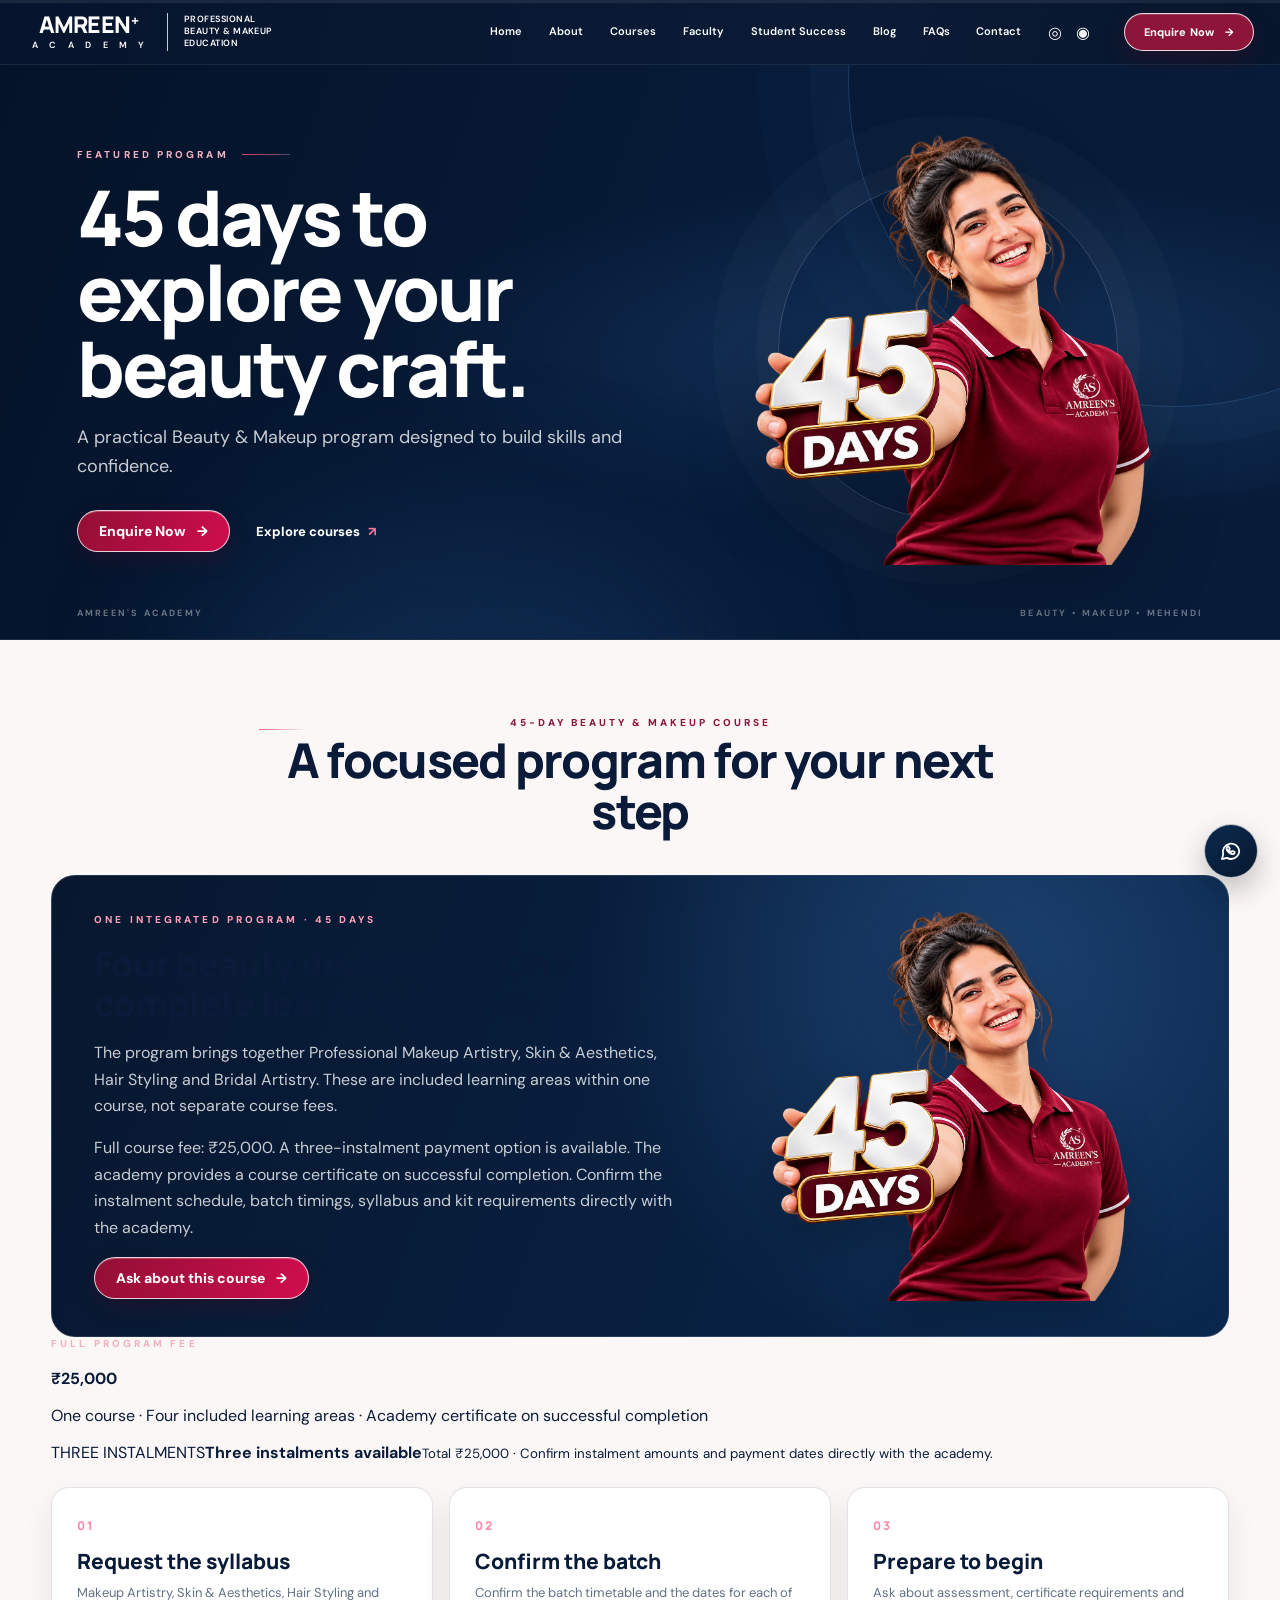
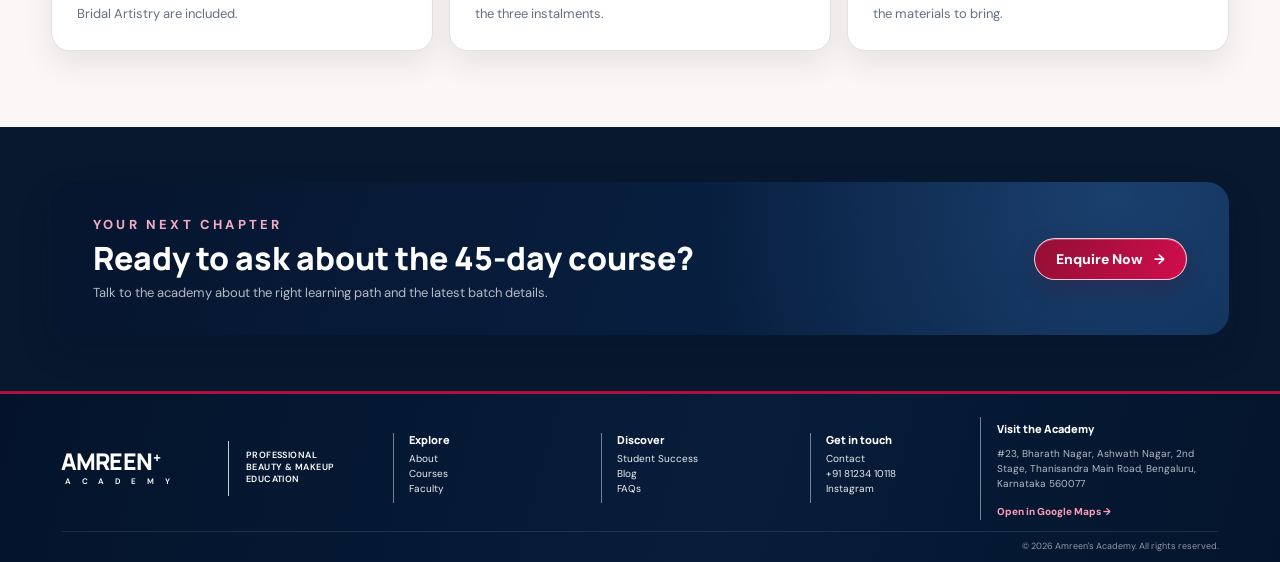
==== 45-day-course.html @ 28d36aa1 "Replace academy site with editable multi-page homepage" ====
<!doctype html>
<html lang="en">
<head>
  <meta charset="utf-8">
  <meta name="viewport" content="width=device-width, initial-scale=1">
  <meta name="theme-color" content="#07182f">
  <meta name="description" content="Details for Amreen&#x27;s Academy 45-Day Beauty &amp; Makeup Course. Contact the academy to confirm the current syllabus, fee and batch dates.">
  <title>45-Day Beauty &amp; Makeup Course | Amreen&#x27;s Academy</title>
  <link rel="preconnect" href="https://fonts.googleapis.com">
  <link rel="preconnect" href="https://fonts.gstatic.com" crossorigin>
  <link href="https://fonts.googleapis.com/css2?family=DM+Sans:wght@400;500;600;700&family=Manrope:wght@400;500;600;700;800;900&display=swap" rel="stylesheet">
  <link rel="stylesheet" href="css/styles.css">
  <link rel="stylesheet" href="css/motion.css">
  <link rel="stylesheet" href="css/pages.css">
  <script type="application/ld+json">{"@context": "https://schema.org", "@type": "BeautySalon", "name": "Amreens Academy & Makeover Studio", "telephone": "+91 81234 10118", "address": {"@type": "PostalAddress", "streetAddress": "#23, Bharath Nagar, Ashwath Nagar, 2nd Stage, Thanisandra Main Road", "addressLocality": "Bengaluru", "addressRegion": "Karnataka", "postalCode": "560077", "addressCountry": "IN"}, "sameAs": ["https://www.instagram.com/amreenkhanum60/"]}</script>
  <link rel="stylesheet" href="css/upgrade.css">
</head>
<body>
  <a class="skip-link" href="#main">Skip to content</a>
  <div class="scroll-progress" aria-hidden="true"><span></span></div>
<header class="site-header">
  <div class="header-inner">
    <a class="brand" href="index.html" aria-label="Amreen's Academy home">
      <span class="brand-word">AMREEN<span class="brand-plus">+</span></span>
      <span class="brand-sub">A C A D E M Y</span>
    </a>
    <span class="brand-divider" aria-hidden="true"></span>
    <p class="brand-tagline">PROFESSIONAL<br>BEAUTY &amp; MAKEUP<br>EDUCATION</p>
    <button class="menu-toggle" type="button" aria-label="Open navigation" aria-expanded="false" aria-controls="primary-nav"><span></span><span></span><span></span></button>
    <nav class="primary-nav" id="primary-nav" aria-label="Main navigation"><a href="index.html">Home</a>
<a href="about.html">About</a>
<a href="courses.html">Courses</a>
<a href="faculty.html">Faculty</a>
<a href="student-success.html">Student Success</a>
<a href="blog.html">Blog</a>
<a href="faqs.html">FAQs</a>
<a href="contact.html">Contact</a></nav>
    <div class="header-socials"><a href="https://www.instagram.com/amreenkhanum60/" target="_blank" rel="noopener noreferrer" aria-label="Instagram">◎</a><a href="https://wa.me/918123410118" target="_blank" rel="noopener noreferrer" aria-label="WhatsApp">◉</a></div>
    <a class="button button-primary header-cta" href="contact.html#enquiry">Enquire Now <span>→</span></a>
  </div>
</header>
  <main id="main">
    <section class="page-hero" aria-labelledby="page-title">
      <div class="page-hero__glow"></div>
      <div class="page-hero__copy" data-reveal="left">
        <p class="page-kicker">FEATURED PROGRAM<span></span></p>
        <h1 id="page-title">45 days to explore your beauty craft.</h1>
        <p>A practical Beauty & Makeup program designed to build skills and confidence.</p>
        <div class="page-hero__actions"><a class="button button-primary" href="contact.html#enquiry">Enquire Now <span>→</span></a><a class="text-link" href="courses.html">Explore courses <span>↗</span></a></div>
      </div>
      <div class="page-hero__visual" data-reveal="right">
        <img src="assets/45-days-presenter.png" alt="Amreen's Academy beauty education and training visual">
        <span class="page-hero__visual-ring"></span>
      </div>
      <div class="page-hero__footer"><span>AMREEN'S ACADEMY</span><span>BEAUTY • MAKEUP • MEHENDI</span></div>
    </section>
    <section class="content-section surface-light">
  <div class="page-container">
    <div class="section-intro" data-reveal="up"><p class="eyebrow">45-DAY BEAUTY & MAKEUP COURSE <span></span></p><h2>A focused program for your next step</h2></div>
    
<div class="program-detail">
  <div class="program-detail__copy"><span class="mini-label">ONE INTEGRATED PROGRAM · 45 DAYS</span><h3>Four beauty disciplines. One complete learning journey.</h3><p>The program brings together Professional Makeup Artistry, Skin &amp; Aesthetics, Hair Styling and Bridal Artistry. These are included learning areas within one course, not separate course fees.</p><p>Full course fee: ₹25,000. A three-instalment payment option is available. The academy provides a course certificate on successful completion. Confirm the instalment schedule, batch timings, syllabus and kit requirements directly with the academy.</p><a class="button button-primary" href="contact.html#enquiry">Ask about this course <span>→</span></a></div>
  <img src="assets/45-days-presenter.png" alt="Amreen's Academy 45 Days course presenter">
</div>
<div class="course-investment" data-reveal="scale">
  <div><span class="mini-label">FULL PROGRAM FEE</span><strong>₹25,000</strong><p>One course · Four included learning areas · Academy certificate on successful completion</p></div>
  <div class="installment-plan"><span>THREE INSTALMENTS</span><strong>Three instalments available</strong><small>Total ₹25,000 · Confirm instalment amounts and payment dates directly with the academy.</small></div>
</div>
<div class="three-points" data-stagger><div><span>01</span><h4>Request the syllabus</h4><p>Makeup Artistry, Skin &amp; Aesthetics, Hair Styling and Bridal Artistry are included.</p></div><div><span>02</span><h4>Confirm the batch</h4><p>Confirm the batch timetable and the dates for each of the three instalments.</p></div><div><span>03</span><h4>Prepare to begin</h4><p>Ask about assessment, certificate requirements and the materials to bring.</p></div></div>
  </div>
</section><section class="page-cta" data-reveal="scale"><div><p class="eyebrow">YOUR NEXT CHAPTER</p><h2>Ready to ask about the 45-day course?</h2><p>Talk to the academy about the right learning path and the latest batch details.</p></div><a class="button button-primary" href="contact.html#enquiry">Enquire Now <span>→</span></a></section>
  </main>
  <footer class="site-footer">
  <div class="footer-inner">
    <a class="brand footer-brand" href="index.html"><span class="brand-word">AMREEN<span class="brand-plus">+</span></span><span class="brand-sub">A C A D E M Y</span></a>
    <span class="footer-divider" aria-hidden="true"></span>
    <p class="footer-tagline">PROFESSIONAL<br>BEAUTY &amp; MAKEUP<br>EDUCATION</p>
    <div class="footer-links"><strong>Explore</strong><a href="about.html">About</a><a href="courses.html">Courses</a><a href="faculty.html">Faculty</a></div>
    <div class="footer-links"><strong>Discover</strong><a href="student-success.html">Student Success</a><a href="blog.html">Blog</a><a href="faqs.html">FAQs</a></div>
    <div class="footer-links"><strong>Get in touch</strong><a href="contact.html">Contact</a><a href="tel:8123410118">+91 81234 10118</a><a href="https://www.instagram.com/amreenkhanum60/" target="_blank" rel="noopener noreferrer">Instagram</a></div>
    <div class="footer-social"><strong>Visit the Academy</strong><p class="footer-address">#23, Bharath Nagar, Ashwath Nagar, 2nd Stage, Thanisandra Main Road, Bengaluru, Karnataka 560077</p><a class="footer-map-link" href="https://www.google.com/maps/search/?api=1&query=Amreens%20academy%20%26%20makeover%20studio&query_place_id=ChIJb3bteaUXrjsRIJOmc2EQrmY" target="_blank" rel="noopener noreferrer">Open in Google Maps →</a></div>
  </div>
  <p class="footer-bottom">© <span class="current-year"></span> Amreen's Academy. All rights reserved.</p>
</footer>
<a class="floating-contact" href="https://wa.me/918123410118" target="_blank" rel="noopener noreferrer" aria-label="Chat with Amreen's Academy on WhatsApp"><svg viewBox="0 0 24 24" aria-hidden="true"><path d="M20.2 11.7a8.2 8.2 0 0 1-12.1 7.2L3 20l1.2-4.9a8.2 8.2 0 1 1 16-3.4Z"/><path d="M8.1 7.9c.2-.5.5-.5.8-.5h.5c.2 0 .4.1.5.4l.7 1.7c.1.2.1.4 0 .6l-.5.6c-.2.2-.2.4 0 .6.4.7 1 1.3 1.7 1.7.2.1.4.1.6-.1l.7-.8c.2-.2.4-.2.6-.1l1.6.8c.2.1.4.3.4.5 0 .4-.2 1.1-.6 1.4-.4.4-1 .6-1.6.5-1-.1-2.4-.7-3.7-1.9-1.1-1-2-2.3-2.2-3.3-.2-.8.1-1.5.5-2.1Z"/></svg></a>
  <script src="js/site.js" defer></script>
  <script src="js/motion.js" defer></script>
  <script src="js/upgrade.js" defer></script>
</body>
</html>
---- css/styles.css ----
:root {
  --navy: #07182f;
  --navy-deep: #041126;
  --navy-soft: #102c52;
  --burgundy: #8c1539;
  --burgundy-bright: #b20f42;
  --pink: #ee376c;
  --ivory: #fbf7f7;
  --ivory-deep: #f5eeee;
  --ink: #071a37;
  --muted: #d8deea;
  --white: #fff;
  --container: 1320px;
  --heading: "Manrope", "DM Sans", Arial, sans-serif;
  --body: "DM Sans", Arial, sans-serif;
}
* { box-sizing: border-box; }
html { scroll-behavior: smooth; scroll-padding-top: 82px; }
body { margin: 0; background: var(--navy); color: var(--white); font-family: var(--body); -webkit-font-smoothing: antialiased; }
img { display: block; max-width: 100%; }
a { color: inherit; text-decoration: none; }
button, input, select { font: inherit; }
button, a { -webkit-tap-highlight-color: transparent; }
.skip-link { position: fixed; left: 12px; top: -60px; z-index: 200; padding: 10px 14px; background: white; color: var(--navy); border-radius: 8px; }
.skip-link:focus { top: 12px; }

/* Header */
.site-header { position: relative; z-index: 50; min-height: 64px; background: linear-gradient(100deg, #06152d, #0b1b36 65%, #07162d); border-bottom: 1px solid rgba(255,255,255,.08); }
.header-inner { width: min(calc(100% - 52px), var(--container)); min-height: 64px; margin: 0 auto; display: flex; align-items: center; gap: 16px; }
.brand { flex: 0 0 auto; display: flex; flex-direction: column; align-items: center; justify-content: center; min-width: 125px; line-height: 1; }
.brand-word { font: 800 23px/.95 var(--heading); letter-spacing: -.8px; white-space: nowrap; }
.brand-plus { font-size: .62em; vertical-align: top; margin-left: 1px; }
.brand-sub { margin-top: 5px; font: 600 9px/1 var(--body); letter-spacing: 4.7px; padding-left: 4px; }
.brand-divider, .footer-divider { height: 38px; width: 1px; background: rgba(255,255,255,.78); flex: 0 0 1px; }
.brand-tagline, .footer-tagline { margin: 0; color: #fff; font: 600 9px/1.3 var(--body); letter-spacing: .45px; min-width: 126px; }
.primary-nav { display: flex; align-items: center; justify-content: center; gap: clamp(13px, 2.1vw, 27px); margin-left: auto; white-space: nowrap; }
.primary-nav a { position: relative; padding: 7px 0 9px; font-size: 11px; font-weight: 600; transition: color .2s ease; }
.primary-nav a::after { content: ""; position: absolute; left: 0; right: 100%; bottom: 0; height: 2px; background: var(--pink); transition: right .25s ease; }
.primary-nav a:hover, .primary-nav a.active { color: #fff; }
.primary-nav a:hover::after, .primary-nav a.active::after { right: 0; }
.header-socials { display: flex; align-items: center; gap: 9px; margin-left: 8px; }
.header-socials a { display: grid; place-items: center; width: 19px; height: 22px; color: white; opacity: .95; }
.header-socials svg { width: 18px; height: 18px; fill: none; stroke: currentColor; stroke-width: 1.8; stroke-linecap: round; stroke-linejoin: round; }
.header-socials .solid { fill: currentColor; stroke: none; }
.button { border: 0; min-height: 42px; padding: 0 21px; display: inline-flex; align-items: center; justify-content: center; gap: 11px; border-radius: 999px; font-size: 14px; font-weight: 800; line-height: 1; transition: transform .2s ease, box-shadow .2s ease, filter .2s ease; cursor: pointer; }
.button:hover { transform: translateY(-2px); filter: brightness(1.08); }
.button-primary { color: white; background: linear-gradient(115deg, #920f34, #d00d4e); border: 1px solid rgba(255,255,255,.8); box-shadow: 0 8px 22px rgba(98, 0, 31, .23), inset 0 1px 0 rgba(255,255,255,.24); }
.header-cta { min-height: 34px; padding: 0 17px; flex: 0 0 auto; font-size: 11px; }
.menu-toggle { display: none; border: 0; background: none; padding: 8px; }
.menu-toggle span { display: block; height: 2px; width: 22px; background: white; margin: 5px 0; border-radius: 4px; }

/* Hero */
.hero { position: relative; isolation: isolate; min-height: 594px; overflow: hidden; background: radial-gradient(ellipse at 18% 92%, rgba(47,99,160,.45), transparent 33%), radial-gradient(ellipse at 78% 44%, rgba(18,48,89,.9), transparent 49%), linear-gradient(117deg, #06162f 0%, #0a1d3c 48%, #06152d 100%); }
.hero::before { content: ""; position: absolute; inset: 0; z-index: -1; background: linear-gradient(180deg, rgba(2,12,29,.08), transparent 65%, rgba(1,10,25,.26)); }
.hero-glow { position: absolute; border-radius: 50%; filter: blur(1px); pointer-events: none; }
.hero-glow-one { width: 760px; height: 300px; left: -220px; bottom: -230px; border: 1px solid rgba(92,159,226,.32); box-shadow: 0 -12px 42px rgba(35,113,194,.12); transform: rotate(-12deg); }
.hero-glow-two { width: 850px; height: 310px; right: -350px; top: -185px; border: 1px solid rgba(43,124,207,.3); transform: rotate(-14deg); }
.hero-inner { position: relative; width: min(100%, 1440px); height: 594px; margin: 0 auto; }
.hero-kicker { position: absolute; left: 7.6%; top: 24px; margin: 0; color: rgba(255,255,255,.7); font-size: 9px; letter-spacing: 2.1px; font-weight: 700; z-index: 4; }
.hero-kicker span { display: inline-block; width: 42px; height: 1px; margin: 0 8px 3px; background: rgba(255,255,255,.6); }
.hero h1 { position: absolute; z-index: 1; top: 24px; left: 11%; margin: 0; color: #fbfbfd; font: 900 clamp(92px, 12vw, 166px)/.9 var(--heading); letter-spacing: -.085em; white-space: nowrap; text-shadow: 0 5px 14px rgba(255,255,255,.04); }
.hero-figure { position: absolute; z-index: 2; left: 5.7%; bottom: -4px; height: 86%; width: auto; max-width: 54%; object-fit: contain; object-position: bottom left; filter: drop-shadow(0 20px 24px rgba(0,0,0,.26)); }
.hero-phrase { position: absolute; z-index: 4; left: 16%; bottom: 49%; transform: translateY(50%); display: flex; align-items: center; gap: 12px; white-space: nowrap; padding: 9px 17px; border: 1px solid rgba(255,255,255,.26); border-radius: 8px; background: linear-gradient(100deg, rgba(23,39,65,.78), rgba(75,91,116,.5)); box-shadow: 0 9px 28px rgba(0,0,0,.12); font-size: clamp(13px, 1.65vw, 20px); backdrop-filter: blur(6px); }
.phrase-dot { width: 7px; height: 7px; background: #f6f7fc; border: 2px solid rgba(255,255,255,.6); border-radius: 50%; }
.hero-copy { position: absolute; z-index: 4; left: 56%; top: 32%; width: 37%; max-width: 470px; padding-left: 0; }
.copy-rule { display: block; width: 58px; height: 2px; margin-bottom: 12px; background: rgba(255,255,255,.84); }
.hero-copy h2 { margin: 0 0 14px; font: 800 clamp(13px, 1.6vw, 19px)/1.22 var(--heading); letter-spacing: 1.4px; }
.hero-copy > p:not(.hero-signoff) { max-width: 355px; margin: 0; font-size: clamp(13px, 1.45vw, 17px); line-height: 1.45; color: rgba(255,255,255,.94); }
.hero-stats { display: flex; align-items: center; gap: 14px; margin-top: 40px; max-width: 435px; }
.hero-stats div { display: flex; flex-direction: column; align-items: center; min-width: 82px; }
.hero-stats strong { font: 800 17px/1.25 var(--heading); }
.hero-stats span { margin-top: 3px; font-size: 10px; color: rgba(255,255,255,.86); white-space: nowrap; }
.hero-stats i { display: block; height: 42px; width: 1px; background: rgba(255,255,255,.55); }
.hero-signoff { margin: 68px 0 0 7%; font: 600 19px/1.25 var(--heading); letter-spacing: -.5px; }
.hero-bottom-swoosh { position: absolute; z-index: 5; height: 27px; left: -2%; right: -2%; bottom: -16px; border-top: 1px solid rgba(61,153,241,.8); border-radius: 50% 50% 0 0 / 100% 100% 0 0; box-shadow: 0 -5px 16px rgba(28,120,211,.18); }

/* Courses */
.light-section { color: var(--ink); background: radial-gradient(ellipse at 50% 8%, #fff 0, var(--ivory) 55%, #f7f0f1 100%); }
.courses-section { position: relative; z-index: 5; padding: 28px 0 25px; margin-top: -1px; border-radius: 3.5% 3.5% 0 0 / 22px 22px 0 0; overflow: hidden; }
.section-container { width: min(calc(100% - 9.5%), var(--container)); margin: 0 auto; }
.section-heading { display: flex; align-items: end; justify-content: space-between; gap: 20px; }
.eyebrow { margin: 0 0 4px; font-size: 12px; font-weight: 800; letter-spacing: 3.2px; color: #102341; }
.eyebrow span { display: inline-block; vertical-align: middle; width: 75px; height: 1px; margin-left: 9px; background: currentColor; opacity: .8; }
.section-heading h2 { margin: 0; font: 900 clamp(28px, 4vw, 42px)/1.1 var(--heading); letter-spacing: -1.8px; }
.section-heading h2 em { color: var(--burgundy); font-style: normal; }
.course-controls { display: flex; gap: 12px; padding-bottom: 2px; }
.round-arrow { display: grid; place-items: center; width: 40px; height: 40px; border: 1.5px solid #0b1d39; border-radius: 50%; color: #0b1d39; background: transparent; font: 400 28px/1 Arial; cursor: pointer; transition: .2s ease; }
.round-arrow:hover { background: var(--navy); color: white; transform: translateY(-2px); }
.course-grid { display: grid; grid-template-columns: repeat(4, 1fr); gap: 12px; margin-top: 15px; }
.course-card { position: relative; min-width: 0; aspect-ratio: 1.38 / 1; overflow: hidden; display: block; color: white; border-radius: 16px; background: #142c4b; box-shadow: 0 5px 16px rgba(14,22,43,.1); isolation: isolate; }
.course-card img { position: absolute; z-index: -2; inset: 0; width: 100%; height: 100%; object-fit: cover; object-position: center 38%; transition: transform .55s cubic-bezier(.2,.7,.2,1); }
.course-card:hover img { transform: scale(1.07); }
.card-shade { position: absolute; z-index: -1; inset: 20% 0 0; background: linear-gradient(180deg, transparent 0%, rgba(3,17,39,.18) 28%, rgba(3,15,34,.96) 100%); }
.course-card-title { position: absolute; left: 11%; bottom: 16px; font: 700 clamp(13px, 1.7vw, 18px)/1.1 var(--heading); letter-spacing: -.35px; }
.card-underline { position: absolute; left: 11%; bottom: 10px; width: 31px; height: 1.5px; background: #fff; }
.fine-wave { position: absolute; left: 0; right: 0; bottom: -15px; height: 50px; opacity: .35; pointer-events: none; background: repeating-radial-gradient(ellipse at -6% 100%, transparent 0 12px, rgba(170,118,145,.3) 13px 14px, transparent 15px 21px); }

/* Career strip */
.career-section { position: relative; z-index: 6; min-height: 183px; color: white; background: radial-gradient(ellipse at 20% 120%, rgba(53,104,159,.38), transparent 45%), linear-gradient(110deg, #061831, #0b2344 60%, #06162d); }
.career-section::before { content: ""; position: absolute; inset: 0; opacity: .45; pointer-events: none; background: radial-gradient(ellipse at 92% 0%, rgba(27,74,129,.38), transparent 40%), linear-gradient(175deg, transparent 77%, rgba(25,90,155,.3) 78%, transparent 80%); }
.career-inner { position: relative; z-index: 1; width: min(calc(100% - 9.5%), var(--container)); min-height: 183px; margin: 0 auto; display: grid; grid-template-columns: 31% 27% 42%; align-items: center; gap: 0; }
.career-heading { position: relative; z-index: 2; }
.career-heading p { margin: 0 0 5px; color: #f7f4fa; font: italic 500 17px/1.25 var(--body); }
.career-heading h2 { margin: 0; font: 900 clamp(31px, 4.2vw, 48px)/.93 var(--heading); letter-spacing: -1.8px; }
.pink-swipe { display: block; width: 190px; height: 11px; margin: 11px 0 0 28px; border-top: 3px solid var(--pink); border-radius: 50%; transform: rotate(-4deg); }
.career-description { position: relative; z-index: 2; display: flex; gap: 18px; align-items: center; padding: 0 19px 0 4px; }
.vertical-rule { flex: 0 0 1px; height: 77px; background: rgba(255,255,255,.8); }
.career-description p { margin: 0; max-width: 220px; color: rgba(255,255,255,.92); font-size: 13px; line-height: 1.44; }
.benefit-list { position: relative; z-index: 2; display: grid; gap: 10px; padding-right: 150px; }
.benefit-item { display: flex; align-items: center; gap: 12px; min-width: 0; }
.benefit-icon { flex: 0 0 40px; height: 40px; display: grid; place-items: center; border-radius: 10px; color: var(--burgundy); background: #f8dfe5; font-size: 25px; box-shadow: inset 0 1px 0 #fff; }
.benefit-item strong { display: block; margin-bottom: 2px; font: 800 12px/1.15 var(--heading); }
.benefit-item small { display: block; color: rgba(255,255,255,.86); font-size: 10px; line-height: 1.2; white-space: nowrap; }
.career-mentor { position: absolute; z-index: 4; right: 1%; bottom: -132px; height: 335px; width: auto; max-width: 24%; object-fit: contain; object-position: bottom; filter: drop-shadow(0 10px 10px rgba(0,0,0,.18)); }

/* Academy studio and reasons */
.academy-section { position: relative; z-index: 1; padding: 29px 0 13px; }
.academy-row { display: grid; grid-template-columns: 44% 1fr; align-items: center; gap: 36px; min-height: 133px; padding-right: 19%; }
.academy-photo-wrap { overflow: hidden; height: 133px; border-radius: 20px; box-shadow: 0 8px 19px rgba(22,23,38,.12); }
.academy-photo-wrap img { width: 100%; height: 100%; object-fit: cover; object-position: center; }
.academy-copy { position: relative; padding-left: 25px; }
.copy-accent { position: absolute; left: 0; top: 0; bottom: 0; width: 4px; background: var(--burgundy-bright); }
.academy-copy h2 { margin: 0 0 8px; font: 900 clamp(21px, 2.7vw, 31px)/1.12 var(--heading); letter-spacing: -.8px; }
.academy-copy p { margin: 0; max-width: 440px; font-size: 13px; line-height: 1.42; }
.why-section { padding: 2px 0 16px; }
.center-heading { display: flex; align-items: center; justify-content: center; gap: 14px; margin: 0 0 12px; color: var(--burgundy); font: 900 clamp(18px, 2.3vw, 24px)/1.2 var(--heading); letter-spacing: -.65px; text-align: center; }
.center-heading span { display: block; width: 45px; height: 1px; background: var(--burgundy); opacity: .8; }
.why-grid { display: grid; grid-template-columns: repeat(4, 1fr); }
.why-item { min-height: 70px; display: flex; flex-direction: column; align-items: center; justify-content: center; gap: 5px; text-align: center; color: #081b39; border-right: 1px solid rgba(137,21,57,.4); }
.why-item:last-child { border: 0; }
.why-item svg { width: 34px; height: 34px; stroke: var(--burgundy); stroke-width: 2; fill: none; stroke-linecap: round; stroke-linejoin: round; }
.why-item strong { font: 800 12px/1.15 var(--heading); }

/* Student work */
.student-section { padding: 2px 0 15px; }
.student-heading { display: flex; align-items: center; justify-content: space-between; margin-bottom: 9px; }
.student-heading h2 { display: flex; align-items: center; gap: 13px; margin: 0; color: var(--burgundy); font: 900 20px/1.15 var(--heading); letter-spacing: -.5px; }
.student-heading h2 span { display: block; width: 55px; height: 1px; background: var(--burgundy); }
.student-heading a { color: var(--burgundy); font: 800 13px/1 var(--heading); }
.student-heading a b { padding-left: 6px; font-size: 19px; vertical-align: -1px; }
.student-grid { display: grid; grid-template-columns: repeat(4, 1fr); gap: 9px; }
.student-grid figure { margin: 0; overflow: hidden; border-radius: 15px; aspect-ratio: 2.02 / 1; background: #e5d7d4; }
.student-grid img { width: 100%; height: 100%; object-fit: cover; transition: transform .45s ease; }
.student-grid figure:hover img { transform: scale(1.06); }

/* 45 day banner */
.program-section { padding: 0 0 22px; background: var(--ivory); }
.program-banner { position: relative; isolation: isolate; overflow: visible; width: min(calc(100% - 7.5%), 1370px); min-height: 170px; margin: 0 auto; border-radius: 28px; background: radial-gradient(ellipse at 94% 2%, rgba(38,91,154,.42), transparent 43%), linear-gradient(115deg, #06162f, #09234a 62%, #06162f); box-shadow: 0 9px 25px rgba(9,22,46,.13); }
.program-banner::before { content: ""; position: absolute; z-index: -1; inset: 0; overflow: hidden; border-radius: inherit; background: linear-gradient(145deg, transparent 0 66%, rgba(45,100,162,.22) 66.2%, transparent 66.7%), linear-gradient(165deg, transparent 0 78%, rgba(39,94,159,.28) 78.3%, transparent 79%); }
.program-ribbon { position: absolute; z-index: -1; left: -30px; bottom: -10px; width: 240px; height: 60px; background: linear-gradient(110deg, #8c1539, #cf1550); clip-path: polygon(0 60%, 100% 0, 68% 100%, 0 100%); opacity: .92; }
.program-copy { position: relative; z-index: 2; width: 56%; padding: 17px 0 18px 8.5%; }
.program-mark { position: absolute; left: 6.2%; top: 17px; bottom: 18px; width: 5px; background: var(--pink); }
.program-copy h2 { margin: 0 0 7px; font: 900 clamp(23px, 3vw, 34px)/1.03 var(--heading); letter-spacing: -.9px; }
.program-copy p { max-width: 390px; margin: 0 0 11px; font-size: 13px; line-height: 1.35; }
.program-copy .button { min-height: 36px; padding: 0 19px; font-size: 13px; }
.program-presenter { position: absolute; z-index: 3; right: 8%; bottom: -5px; height: 235px; width: auto; max-width: 40%; object-fit: contain; object-position: bottom; filter: drop-shadow(0 8px 10px rgba(0,0,0,.16)); }

/* Footer */
.site-footer { position: relative; z-index: 7; color: #fff; background: linear-gradient(105deg, #04132b, #071d3a 57%, #04142c); border-top: 3px solid var(--burgundy-bright); padding: 23px 0 10px; }
.footer-inner { width: min(calc(100% - 9.5%), var(--container)); margin: 0 auto; display: grid; grid-template-columns: 150px 1px 130px 1fr 1fr .8fr 1.25fr; gap: 17px; align-items: center; min-height: 78px; }
.footer-brand { align-items: flex-start; min-width: 0; }
.footer-brand .brand-word { font-size: 23px; }
.footer-brand .brand-sub { font-size: 8px; letter-spacing: 4.4px; }
.footer-divider { height: 55px; }
.footer-tagline { min-width: 0; font-size: 9px; }
.footer-links { min-height: 70px; display: flex; flex-direction: column; gap: 4px; padding-left: 15px; border-left: 1px solid rgba(255,255,255,.45); }
.footer-links strong, .footer-social > strong { margin-bottom: 3px; font: 800 11px/1.2 var(--heading); }
.footer-links a { width: max-content; font-size: 10px; line-height: 1.1; color: rgba(255,255,255,.92); transition: color .2s ease; }
.footer-links a:hover { color: #ff739a; }
.footer-social { min-height: 70px; padding-left: 16px; border-left: 1px solid rgba(255,255,255,.45); }
.footer-social-icons { display: flex; gap: 10px; margin-top: 10px; }
.footer-social-icons a { width: 27px; height: 27px; display: grid; place-items: center; border: 1px solid rgba(255,255,255,.88); border-radius: 50%; font: 700 13px/1 var(--body); transition: color .2s, background .2s; }
.footer-social-icons a:hover { background: white; color: var(--navy); }
.footer-bottom { margin: 11px auto 0; width: min(calc(100% - 9.5%), var(--container)); padding-top: 8px; border-top: 1px solid rgba(255,255,255,.1); color: rgba(255,255,255,.56); font-size: 9px; text-align: right; }

/* Enquiry modal */
.enquiry-dialog { width: min(92vw, 470px); max-width: 470px; padding: 0; overflow: visible; border: 1px solid rgba(255,255,255,.2); border-radius: 20px; color: white; background: linear-gradient(145deg, #0b2344, #06152d); box-shadow: 0 24px 80px rgba(0,0,0,.48); }
.enquiry-dialog::backdrop { background: rgba(1,8,21,.76); backdrop-filter: blur(5px); }
.dialog-close-form { position: absolute; top: 10px; right: 12px; z-index: 2; }
.dialog-close { width: 34px; height: 34px; border: 1px solid rgba(255,255,255,.3); border-radius: 50%; color: #fff; background: rgba(255,255,255,.08); font-size: 24px; cursor: pointer; }
.dialog-content { padding: 33px 31px 26px; }
.dialog-content .eyebrow { color: #ff9ab3; font-size: 10px; }
.dialog-content h2 { margin: 4px 0 7px; font: 900 32px/1.05 var(--heading); }
.dialog-intro { margin: 0 0 20px; color: rgba(255,255,255,.78); font-size: 13px; }
#enquiry-form { display: grid; gap: 13px; }
#enquiry-form label { display: grid; gap: 6px; color: rgba(255,255,255,.88); font-size: 12px; font-weight: 700; }
#enquiry-form input, #enquiry-form select { width: 100%; min-height: 42px; padding: 0 12px; border: 1px solid rgba(255,255,255,.22); border-radius: 9px; outline: 0; color: #fff; background: rgba(255,255,255,.08); }
#enquiry-form input:focus, #enquiry-form select:focus { border-color: #ff6d96; box-shadow: 0 0 0 3px rgba(238,55,108,.17); }
#enquiry-form select option { color: #07182f; }
.form-submit { width: 100%; margin-top: 3px; }
.form-note { margin: 13px 0 0; color: rgba(255,255,255,.58); font-size: 10px; line-height: 1.4; }
.form-note-highlight { color: #ffd2df; }

/* Scroll reveal and reduced motion */
.reveal { opacity: 0; transform: translateY(16px); transition: opacity .65s ease, transform .65s cubic-bezier(.2,.7,.2,1); }
.reveal.is-visible { opacity: 1; transform: none; }
@media (prefers-reduced-motion: reduce) {
  html { scroll-behavior: auto; }
  *, *::before, *::after { animation-duration: .01ms !important; animation-iteration-count: 1 !important; transition-duration: .01ms !important; }
  .reveal { opacity: 1; transform: none; }
}

/* Responsive layouts */
@media (max-width: 1120px) {
  .header-inner { width: calc(100% - 34px); gap: 12px; }
  .primary-nav { gap: 15px; }
  .primary-nav a { font-size: 10px; }
  .brand-tagline { min-width: 110px; font-size: 8px; }
  .header-socials { gap: 5px; margin-left: 2px; }
  .header-cta { padding: 0 13px; }
  .career-inner { grid-template-columns: 31% 27% 42%; }
  .benefit-list { padding-right: 126px; }
  .career-mentor { height: 320px; right: 0; }
}
@media (max-width: 900px) {
  .header-inner { min-height: 66px; }
  .brand { min-width: 120px; }
  .brand-divider, .brand-tagline, .header-socials { display: none; }
  .menu-toggle { display: block; order: 3; margin-left: auto; cursor: pointer; }
  .header-cta { order: 2; margin-left: auto; }
  .primary-nav { display: none; position: absolute; left: 16px; right: 16px; top: calc(100% + 7px); margin: 0; padding: 12px; flex-direction: column; align-items: stretch; gap: 0; border: 1px solid rgba(255,255,255,.14); border-radius: 14px; background: #071a35; box-shadow: 0 15px 35px rgba(0,0,0,.3); }
  .primary-nav.is-open { display: flex; }
  .primary-nav a { padding: 12px 10px; font-size: 13px; border-bottom: 1px solid rgba(255,255,255,.08); }
  .primary-nav a:last-child { border: 0; }
  .hero, .hero-inner { min-height: 570px; height: 570px; }
  .hero h1 { font-size: clamp(78px, 12vw, 112px); top: 44px; left: 7%; }
  .hero-figure { left: 3%; height: 78%; max-width: 54%; }
  .hero-copy { left: 54%; top: 31%; width: 42%; }
  .hero-stats { gap: 8px; margin-top: 28px; }
  .hero-stats div { min-width: 67px; }
  .hero-signoff { margin-top: 44px; font-size: 17px; }
  .career-inner { grid-template-columns: 34% 31% 35%; }
  .career-heading h2 { font-size: 34px; }
  .career-description { padding-right: 10px; gap: 12px; }
  .career-description p { font-size: 11px; }
  .benefit-list { padding-right: 0; padding-top: 0; gap: 8px; }
  .benefit-item { gap: 8px; }
  .benefit-icon { flex-basis: 32px; height: 32px; font-size: 19px; }
  .benefit-item strong { font-size: 10px; }
  .benefit-item small { font-size: 8px; white-space: normal; }
  .career-mentor { display: none; }
  .academy-row { padding-right: 0; gap: 22px; grid-template-columns: 45% 1fr; }
  .academy-copy { padding-left: 18px; }
  .academy-copy h2 { font-size: 24px; }
  .academy-copy p { font-size: 12px; }
  .footer-inner { grid-template-columns: 135px 1px 115px repeat(3, 1fr); }
  .footer-social { grid-column: 4 / -1; border-left: 0; padding: 10px 0 0 15px; }
}
@media (max-width: 650px) {
  .header-inner { width: calc(100% - 28px); gap: 8px; }
  .brand-word { font-size: 21px; }
  .brand-sub { font-size: 8px; letter-spacing: 4px; }
  .header-cta { min-height: 33px; padding: 0 12px; font-size: 10px; }
  .hero, .hero-inner { min-height: 760px; height: 760px; }
  .hero-kicker { left: 7%; top: 22px; font-size: 8px; }
  .hero h1 { top: 55px; left: 6%; font-size: clamp(62px, 14vw, 92px); }
  .hero-figure { height: 54%; max-width: 88%; left: 1%; bottom: 0; }
  .hero-copy { left: 7%; top: 25%; width: 84%; max-width: none; padding: 17px 18px; border: 1px solid rgba(255,255,255,.13); border-radius: 16px; background: rgba(5,20,43,.58); backdrop-filter: blur(7px); }
  .hero-copy h2 { font-size: 15px; }
  .hero-copy > p:not(.hero-signoff) { max-width: 280px; font-size: 13px; }
  .hero-stats { margin-top: 17px; gap: 10px; }
  .hero-stats div { min-width: 68px; }
  .hero-stats strong { font-size: 13px; }
  .hero-stats span { font-size: 9px; }
  .hero-stats i { height: 32px; }
  .hero-signoff { display: none; }
  .hero-phrase { left: 8%; bottom: 15%; transform: none; max-width: 84%; padding: 8px 10px; font-size: 12px; }
  .courses-section { padding: 25px 0 22px; border-radius: 28px 28px 0 0; }
  .section-container { width: calc(100% - 34px); }
  .section-heading { align-items: end; }
  .eyebrow { font-size: 10px; letter-spacing: 2.5px; }
  .section-heading h2 { font-size: 26px; letter-spacing: -1.1px; }
  .course-controls { gap: 6px; }
  .round-arrow { width: 31px; height: 31px; font-size: 23px; }
  .course-grid { display: flex; gap: 10px; overflow-x: auto; padding: 0 0 7px; scroll-snap-type: x mandatory; scrollbar-width: thin; }
  .course-card { flex: 0 0 68%; aspect-ratio: 1.42 / 1; scroll-snap-align: start; }
  .course-card-title { font-size: 16px; }
  .career-inner { width: calc(100% - 34px); min-height: 0; padding: 24px 0 28px; display: grid; grid-template-columns: 1fr 1fr; gap: 21px 16px; }
  .career-heading { grid-column: 1 / 2; }
  .career-heading p { font-size: 14px; }
  .career-heading h2 { font-size: clamp(27px, 7vw, 35px); }
  .pink-swipe { width: 140px; }
  .career-description { grid-column: 2 / 3; padding: 0; gap: 10px; }
  .vertical-rule { height: 84px; }
  .career-description p { font-size: 11px; }
  .benefit-list { grid-column: 1 / -1; display: grid; grid-template-columns: 1fr 1fr; gap: 12px 10px; }
  .benefit-item { gap: 8px; }
  .benefit-icon { flex-basis: 34px; height: 34px; }
  .benefit-item strong { font-size: 10px; }
  .benefit-item small { font-size: 8px; }
  .academy-section { padding: 22px 0 16px; }
  .academy-row { width: calc(100% - 34px); display: grid; grid-template-columns: 1fr; gap: 15px; }
  .academy-photo-wrap { height: 150px; border-radius: 15px; }
  .academy-copy { padding-left: 17px; }
  .academy-copy h2 { font-size: 25px; }
  .academy-copy p { font-size: 12px; }
  .why-section { padding: 3px 0 16px; }
  .center-heading { font-size: 17px; gap: 8px; margin-bottom: 11px; }
  .center-heading span { width: 20px; }
  .why-grid { grid-template-columns: repeat(2, 1fr); row-gap: 12px; }
  .why-item { min-height: 80px; }
  .why-item:nth-child(2) { border-right: 0; }
  .why-item:nth-child(3), .why-item:nth-child(4) { border-top: 1px solid rgba(137,21,57,.18); padding-top: 9px; }
  .student-section { padding: 6px 0 17px; }
  .student-heading h2 { font-size: 16px; gap: 8px; }
  .student-heading h2 span { width: 23px; }
  .student-heading a { font-size: 11px; }
  .student-grid { grid-template-columns: repeat(2, 1fr); gap: 8px; }
  .student-grid figure { aspect-ratio: 1.75 / 1; border-radius: 11px; }
  .program-section { padding-bottom: 18px; }
  .program-banner { width: calc(100% - 28px); min-height: 250px; border-radius: 21px; }
  .program-copy { width: 74%; padding: 22px 0 22px 26px; }
  .program-mark { left: 13px; top: 23px; bottom: 23px; width: 4px; }
  .program-copy h2 { font-size: 24px; max-width: 210px; }
  .program-copy p { max-width: 215px; font-size: 11px; }
  .program-copy .button { min-height: 33px; padding: 0 13px; font-size: 11px; }
  .program-presenter { height: 165px; max-width: 48%; right: -2%; bottom: -1px; }
  .site-footer { padding: 21px 0 12px; }
  .footer-inner { width: calc(100% - 34px); grid-template-columns: 1fr 1px 1fr; gap: 12px; align-items: start; }
  .footer-brand { grid-column: 1; }
  .footer-divider { grid-column: 2; height: 48px; }
  .footer-tagline { grid-column: 3; font-size: 8px; padding-top: 8px; }
  .footer-links { grid-row: 2; min-height: 80px; padding: 13px 0 0; border-left: 0; border-top: 1px solid rgba(255,255,255,.25); }
  .footer-links:nth-of-type(2) { grid-column: 1; }
  .footer-links:nth-of-type(3) { grid-column: 2 / 4; border-left: 0; padding-left: 12px; }
  .footer-links:nth-of-type(4) { grid-column: 1; grid-row: 3; }
  .footer-social { grid-column: 2 / 4; grid-row: 3; padding: 13px 0 0 12px; border-top: 1px solid rgba(255,255,255,.25); border-left: 0; }
  .footer-social-icons { margin-top: 8px; gap: 7px; }
  .footer-social-icons a { width: 25px; height: 25px; }
  .footer-bottom { width: calc(100% - 34px); text-align: center; }
  .dialog-content { padding: 30px 22px 22px; }
}
@media (max-width: 380px) {
  .hero, .hero-inner { min-height: 720px; height: 720px; }
  .hero-copy { top: 24%; }
  .hero-figure { height: 50%; }
  .hero-phrase { bottom: 13%; font-size: 11px; }
  .course-card { flex-basis: 78%; }
  .section-heading h2 { font-size: 23px; }
  .program-copy { width: 80%; }
}
---- css/motion.css ----
/* Amreen's Academy motion system */
:root{--motion-ease:cubic-bezier(.18,.72,.22,1)}
.site-header{position:sticky;top:0;backdrop-filter:blur(18px);transition:background .35s ease,box-shadow .35s ease;z-index:100}
.site-header.is-scrolled{background:rgba(5,18,39,.94);box-shadow:0 10px 30px rgba(0,0,0,.2)}
.scroll-progress{position:fixed;z-index:220;inset:0 auto auto 0;width:100%;height:3px;pointer-events:none;background:rgba(255,255,255,.08)}
.scroll-progress span{display:block;width:0;height:100%;background:linear-gradient(90deg,#8c1539,#ee376c,#ffd7e1);box-shadow:0 0 14px rgba(238,55,108,.65);transform-origin:left}
.hero h1{perspective:700px}
.hero-title-mask{display:block;overflow:hidden;padding-bottom:.09em}
.hero-title-word{display:inline-block;opacity:0;transform:translate3d(0,112%,0) rotateX(-8deg);transform-origin:50% 100%;animation:title-rise 1.12s var(--motion-ease) .12s forwards;will-change:transform,opacity}
.hero-glow{animation:glow-breathe 8s ease-in-out infinite alternate}
.hero-glow-two{animation-delay:-3s}
.hero::after{content:"";position:absolute;z-index:-1;inset:0;pointer-events:none;opacity:.38;background:radial-gradient(circle at 18% 18%,rgba(92,154,223,.13),transparent 22%),radial-gradient(circle at 84% 80%,rgba(238,55,108,.12),transparent 24%);background-size:140% 140%;animation:ambient-drift 18s ease-in-out infinite alternate}
.hero-figure{animation:figure-arrive 1.2s var(--motion-ease) .28s both;filter:drop-shadow(0 24px 30px rgba(0,0,0,.22))}
.hero-phrase{animation:fade-rise .85s var(--motion-ease) .85s both}
.hero-copy{animation:copy-enter .95s var(--motion-ease) .72s both}
.hero-copy .copy-rule{transform-origin:left;animation:rule-grow .7s ease 1.1s both}
.hero-signoff{animation:fade-rise .8s var(--motion-ease) 1.38s both}
.button{position:relative;overflow:hidden;isolation:isolate}
.button::after{content:"";position:absolute;z-index:-1;top:-80%;left:-42%;width:28%;height:260%;transform:rotate(23deg) translateX(-220%);background:linear-gradient(90deg,transparent,rgba(255,255,255,.28),transparent);transition:transform .75s var(--motion-ease)}
.button:hover::after{transform:rotate(23deg) translateX(700%)}
.button-primary{transition:transform .28s var(--motion-ease),box-shadow .28s ease,filter .28s ease}
.button-primary:hover{box-shadow:0 12px 30px rgba(178,15,66,.36),0 0 0 5px rgba(238,55,108,.09),inset 0 1px 0 rgba(255,255,255,.3)}
[data-reveal]{opacity:0;transform:translate3d(0,30px,0);filter:blur(3px);transition:opacity .85s var(--motion-ease),transform .85s var(--motion-ease),filter .85s ease;transition-delay:var(--reveal-delay,0ms);will-change:opacity,transform}
[data-reveal="left"]{transform:translate3d(-48px,0,0)}
[data-reveal="right"]{transform:translate3d(48px,0,0)}
[data-reveal="scale"]{transform:scale(.94);filter:blur(5px)}
[data-reveal].is-inview{opacity:1;transform:none;filter:none}
[data-stagger]>*{opacity:0;transform:translateY(20px);transition:opacity .7s var(--motion-ease),transform .7s var(--motion-ease);transition-delay:calc(var(--item-index,0)*90ms)}
[data-stagger].is-inview>*{opacity:1;transform:none}
.course-card{transform:perspective(900px) rotateX(var(--tilt-x,0deg)) rotateY(var(--tilt-y,0deg)) translateY(var(--lift,0px));transform-style:preserve-3d;transition:transform .35s var(--motion-ease),box-shadow .35s ease,border-color .35s ease}
.course-card:hover{--lift:-6px;box-shadow:0 22px 36px rgba(2,11,26,.23);border-color:rgba(255,255,255,.8)}
.course-card img{transition:transform .8s var(--motion-ease),filter .5s ease}
.course-card:hover img{transform:scale(1.075);filter:saturate(1.08)}
.card-shade{transition:opacity .35s ease}
.course-card:hover .card-shade{opacity:.86}
.benefit-icon{transition:transform .35s var(--motion-ease),box-shadow .35s ease}
.benefit-item:hover .benefit-icon{transform:rotate(-8deg) scale(1.08);box-shadow:0 8px 20px rgba(238,55,108,.2)}
.why-item svg{transition:transform .4s var(--motion-ease),filter .4s ease}
.why-item:hover svg{transform:translateY(-5px) scale(1.1);filter:drop-shadow(0 5px 7px rgba(140,21,57,.22))}
.student-grid img{transition:transform .8s var(--motion-ease),filter .55s ease}
.student-grid figure:hover img{transform:scale(1.085);filter:saturate(1.12)}
.program-banner{isolation:isolate}
.program-banner::after{content:"";position:absolute;z-index:-1;inset:0;border-radius:inherit;background:linear-gradient(110deg,transparent 25%,rgba(255,255,255,.07) 50%,transparent 75%);background-size:220% 100%;animation:banner-sheen 9s ease-in-out infinite}
.program-presenter{transition:transform .6s var(--motion-ease),filter .6s ease}
.program-banner:hover .program-presenter{transform:translateY(-7px) scale(1.015);filter:drop-shadow(0 16px 16px rgba(0,0,0,.25))}
.site-footer a{transition:color .25s ease,transform .25s ease}
.site-footer a:hover{color:#ff91ad;transform:translateY(-2px)}
.floating-contact{position:fixed;z-index:90;right:22px;bottom:22px;width:54px;height:54px;border:1px solid rgba(255,255,255,.7);border-radius:50%;display:grid;place-items:center;color:#fff;background:linear-gradient(145deg,#0b2a4e,#07182f);box-shadow:0 12px 28px rgba(0,0,0,.24);transition:transform .3s var(--motion-ease),box-shadow .3s ease}
.floating-contact:hover{transform:translateY(-5px) scale(1.06);box-shadow:0 18px 35px rgba(0,0,0,.3)}
.floating-contact svg{width:24px;height:24px;fill:none;stroke:currentColor;stroke-width:1.8;stroke-linecap:round;stroke-linejoin:round}
@keyframes title-rise{0%{opacity:0;transform:translate3d(0,112%,0) rotateX(-8deg)}65%{opacity:1}100%{opacity:1;transform:translate3d(0,0,0) rotateX(0)}}
@keyframes figure-arrive{0%{opacity:0;transform:translate3d(-36px,40px,0) scale(.965)}100%{opacity:1;transform:translate3d(0,0,0) scale(1)}}
@keyframes copy-enter{0%{opacity:0;transform:translate3d(42px,12px,0)}100%{opacity:1;transform:none}}
@keyframes fade-rise{0%{opacity:0;transform:translate3d(0,18px,0)}100%{opacity:1;transform:none}}
@keyframes rule-grow{0%{transform:scaleX(0)}100%{transform:scaleX(1)}}
@keyframes glow-breathe{0%{opacity:.42;transform:scale(.92)}100%{opacity:.88;transform:scale(1.08)}}
@keyframes ambient-drift{0%{background-position:0% 0%,100% 100%}100%{background-position:100% 45%,0% 55%}}
@keyframes banner-sheen{0%,48%{background-position:120% 0}75%,100%{background-position:-120% 0}}
@media(max-width:650px){.floating-contact{right:14px;bottom:14px;width:48px;height:48px}.hero-title-word{animation-delay:.04s}.hero-copy{animation-delay:.48s}}
@media(prefers-reduced-motion:reduce){.hero-title-word,.hero-figure,.hero-phrase,.hero-copy,.hero-signoff,.hero-glow,.hero::after,.program-banner::after{animation:none!important;opacity:1!important;transform:none!important}.hero-title-mask{overflow:visible}[data-reveal],[data-stagger]>*{opacity:1!important;transform:none!important;filter:none!important;transition:none!important}.button::after{display:none}}

.home-contact-strip{width:min(calc(100% - 9.5%),var(--container));margin:0 auto 5px;padding:9px 0 12px;display:flex;justify-content:flex-end;align-items:center;gap:24px;border-top:1px solid rgba(255,255,255,.1);color:rgba(255,255,255,.65);font-size:10px}.home-contact-strip a{color:#fff;font-weight:700}.home-contact-strip a:hover{color:#ff91ad}@media(max-width:700px){.home-contact-strip{width:calc(100% - 34px);justify-content:center;flex-wrap:wrap;gap:7px 16px;font-size:9px}}
---- css/pages.css ----
/* Inner-page design system */
:root{--page-max:1240px}
.page-hero{position:relative;isolation:isolate;display:grid;grid-template-columns:minmax(0,1fr) minmax(300px,.86fr);align-items:center;gap:20px;min-height:475px;padding:70px max(6vw,calc((100vw - var(--page-max))/2)) 74px;overflow:hidden;background:radial-gradient(ellipse at 75% 50%,rgba(37,84,142,.4),transparent 43%),linear-gradient(110deg,#041329,#071b39 60%,#081c39);border-bottom:1px solid rgba(255,255,255,.1)}
.page-hero:before{content:"";position:absolute;z-index:-1;width:650px;height:650px;right:-220px;top:-310px;border:1px solid rgba(109,171,236,.22);border-radius:50%;box-shadow:0 0 0 38px rgba(68,128,192,.035),0 0 0 90px rgba(68,128,192,.025)}
.page-hero__glow{position:absolute;z-index:-1;left:15%;bottom:-240px;width:520px;height:360px;border-radius:50%;background:rgba(42,98,160,.22);filter:blur(80px)}
.page-hero__copy{position:relative;z-index:2;max-width:680px}
.page-kicker,.mini-label{display:flex;align-items:center;gap:13px;margin:0 0 18px;color:#f2b1c2;font-size:10px;font-weight:800;letter-spacing:3.1px;text-transform:uppercase}
.page-kicker span,.eyebrow span{display:block;width:48px;height:1px;background:linear-gradient(90deg,#ee376c,rgba(255,255,255,.25))}
.page-hero h1{max-width:720px;margin:0 0 18px;font:900 clamp(42px,6vw,78px)/.98 var(--heading);letter-spacing:-3px}
.page-hero__copy>p:not(.page-kicker){max-width:570px;margin:0;color:rgba(255,255,255,.78);font-size:clamp(15px,1.45vw,18px);line-height:1.65}
.page-hero__actions{display:flex;align-items:center;gap:26px;margin-top:28px}
.text-link,.arrow-link{color:#fff;font-size:13px;font-weight:800}
.text-link span,.arrow-link span{color:#ff739a;margin-left:5px}
.page-hero__visual{position:relative;z-index:1;display:flex;align-items:center;justify-content:center;min-height:350px}
.page-hero__visual img{position:relative;z-index:2;max-height:430px;width:100%;height:100%;object-fit:contain;filter:drop-shadow(0 22px 36px rgba(0,0,0,.25))}
.page-hero__visual-ring{position:absolute;width:min(29vw,340px);aspect-ratio:1;border:1px solid rgba(255,255,255,.18);border-radius:50%;box-shadow:0 0 0 22px rgba(255,255,255,.025),0 0 0 65px rgba(255,255,255,.018);animation:ring-pulse 9s ease-in-out infinite alternate}
.page-hero__footer{position:absolute;left:max(6vw,calc((100vw - var(--page-max))/2));right:max(6vw,calc((100vw - var(--page-max))/2));bottom:20px;display:flex;justify-content:space-between;color:rgba(255,255,255,.4);font-size:9px;font-weight:700;letter-spacing:2.2px}
.page-container{width:min(calc(100% - 8%),var(--page-max));margin:0 auto}
.content-section{position:relative;padding:76px 0}
.surface-light{color:#091b38;background:var(--ivory)}
.surface-dark{color:#fff;background:linear-gradient(115deg,#06152e,#0a2346 58%,#06172f)}
.section-intro{max-width:780px;margin:0 auto 38px;text-align:center}
.section-intro .eyebrow{justify-content:center;color:var(--burgundy);font-size:10px;letter-spacing:3px}
.surface-dark .section-intro .eyebrow{color:#f1b1c3}
.section-intro h2{margin:0;color:inherit;font:900 clamp(30px,4vw,48px)/1.07 var(--heading);letter-spacing:-1.7px}
.section-lead{max-width:780px;margin:0 auto 32px;text-align:center;color:rgba(8,26,54,.72);font-size:15px;line-height:1.7}
.surface-dark .section-lead{color:rgba(255,255,255,.72)}
.split-feature{display:grid;grid-template-columns:1fr 1fr;gap:55px;align-items:center}
.split-feature__image{height:330px;overflow:hidden;border-radius:22px;box-shadow:0 20px 45px rgba(12,28,50,.18)}
.split-feature__image img{width:100%;height:100%;object-fit:cover}
.split-feature__copy h3,.featured-course h3,.mentor-feature h3,.contact-panel h3,.program-detail h3{margin:0 0 15px;font:900 clamp(25px,3vw,36px)/1.12 var(--heading);letter-spacing:-.9px}
.split-feature__copy p,.featured-course p,.mentor-feature p,.teaching-card p,.question-grid p{color:rgba(8,26,54,.72);font-size:14px;line-height:1.7}
.split-feature__copy .arrow-link,.contact-ribbon .arrow-link{color:var(--navy)}
.value-grid,.teaching-grid,.three-points{display:grid;grid-template-columns:repeat(3,1fr);gap:16px;margin-top:38px}
.value-card,.teaching-card,.three-points>div{padding:26px 25px;border:1px solid rgba(255,255,255,.12);border-radius:18px;background:linear-gradient(150deg,rgba(255,255,255,.085),rgba(255,255,255,.025));box-shadow:0 14px 30px rgba(0,0,0,.08)}
.value-card>span,.three-points>div>span{color:#ff89a8;font:800 12px var(--heading);letter-spacing:2px}
.value-card h3,.teaching-card h3,.three-points h4{margin:12px 0 8px;font:850 21px var(--heading)}
.value-card p,.three-points p{margin:0;color:rgba(255,255,255,.7);font-size:13px;line-height:1.6}
.contact-ribbon{display:flex;align-items:center;justify-content:space-between;gap:28px;padding:34px 38px;border:1px solid rgba(255,255,255,.13);border-radius:22px;background:linear-gradient(105deg,#0a2448,#0b1d39)}
.contact-ribbon h3{margin:8px 0;font:850 27px var(--heading)}
.contact-ribbon p{color:rgba(255,255,255,.72);font-size:13px;line-height:1.6}
.contact-ribbon a:not(.button){color:#fff}
.page-course-grid{display:grid;grid-template-columns:repeat(4,1fr);gap:16px}
.page-course-card{overflow:hidden;border-radius:18px;background:#fff;box-shadow:0 14px 35px rgba(5,22,44,.1);transition:transform .35s var(--motion-ease),box-shadow .35s ease}
.page-course-card:hover{transform:translateY(-8px);box-shadow:0 22px 42px rgba(5,22,44,.17)}
.page-course-card__image{position:relative;aspect-ratio:1.25/1;overflow:hidden;background:#0a1c37}
.page-course-card__image img{width:100%;height:100%;object-fit:cover;transition:transform .7s var(--motion-ease)}
.page-course-card:hover img{transform:scale(1.07)}
.page-course-card__image span{position:absolute;top:12px;left:14px;color:#fff;font:800 12px var(--heading);text-shadow:0 1px 8px rgba(0,0,0,.6)}
.page-course-card__copy{padding:20px 18px 22px}
.page-course-card__copy h3{margin:0 0 8px;color:#0a1d3c;font:850 18px/1.15 var(--heading)}
.page-course-card__copy p{min-height:62px;margin:0 0 14px;color:#536074;font-size:12px;line-height:1.55}
.page-course-card__copy b{color:var(--burgundy);font-size:11px}
.page-course-card__copy b span{font-size:17px;margin-left:5px}
.featured-course,.program-detail{position:relative;display:grid;grid-template-columns:1.1fr .9fr;align-items:center;gap:28px;overflow:hidden;padding:35px 42px;border:1px solid rgba(255,255,255,.12);border-radius:24px;background:radial-gradient(circle at 80% 20%,rgba(52,104,166,.45),transparent 40%),linear-gradient(110deg,#07172f,#09264c)}
.featured-course__copy,.program-detail__copy{position:relative;z-index:2}
.featured-course .mini-label,.program-detail .mini-label{color:#ff9eb9}
.featured-course p,.program-detail p{color:rgba(255,255,255,.78);line-height:1.65}
.featured-course img,.program-detail img{width:100%;max-height:360px;object-fit:contain;align-self:end;filter:drop-shadow(0 18px 22px rgba(0,0,0,.2))}
.teaching-card{border-color:rgba(8,27,56,.12);background:#fff;box-shadow:0 16px 34px rgba(8,24,46,.08)}
.teaching-icon{display:inline-grid;place-items:center;width:40px;height:40px;border-radius:12px;color:var(--burgundy);background:#f6e2e8;font:850 15px var(--heading)}
.teaching-card h3{color:#091b38}
.mentor-feature{display:grid;grid-template-columns:.7fr 1fr;gap:50px;align-items:center;margin-top:48px;padding:26px 40px 0;border-radius:22px;background:#f2e9eb;overflow:hidden}
.mentor-feature img{max-height:330px;width:100%;object-fit:contain;object-position:bottom}
.mentor-feature .mini-label{color:var(--burgundy)}
.mentor-feature h3{color:#0a1d3b}
.mentor-feature p{color:#576174}
.question-grid{display:grid;grid-template-columns:repeat(3,1fr);gap:28px}
.question-grid>div{padding:24px;border-left:2px solid var(--pink);background:rgba(255,255,255,.045)}
.question-grid h3{margin:0;color:inherit;font:850 18px var(--heading)}
.question-grid p{margin:9px 0 0;color:rgba(255,255,255,.7)}
.portfolio-grid{display:grid;grid-template-columns:repeat(4,1fr);gap:14px}
.portfolio-item{margin:0;overflow:hidden;border-radius:18px;background:#fff;box-shadow:0 14px 30px rgba(7,23,45,.1)}
.portfolio-item img{width:100%;aspect-ratio:1/1.1;object-fit:cover;transition:transform .7s var(--motion-ease)}
.portfolio-item:hover img{transform:scale(1.06)}
.portfolio-item figcaption{padding:13px 15px;color:#0b1e3c;font:800 12px var(--heading)}
.social-follow{display:flex;align-items:center;justify-content:space-between;gap:20px;margin-top:30px;padding:27px 32px;border-radius:20px;background:#071a35;color:#fff}
.social-follow h3{margin:7px 0;font:850 25px var(--heading)}
.social-follow p{margin:0;color:rgba(255,255,255,.7);font-size:13px}
.article-grid{display:grid;grid-template-columns:repeat(3,1fr);gap:16px;align-items:start}
.article-card{padding:24px;border:1px solid rgba(8,27,56,.12);border-radius:18px;background:#fff;box-shadow:0 12px 28px rgba(8,27,56,.07)}
.article-card summary{list-style:none;cursor:pointer}
.article-card summary::-webkit-details-marker{display:none}
.article-number{display:inline-block;margin-right:12px;color:var(--burgundy);font:850 13px var(--heading)}
.article-category{color:#8d5364;font-size:9px;font-weight:800;letter-spacing:2px}
.article-card h3{margin:14px 0 9px;color:#091b38;font:850 21px/1.15 var(--heading)}
.article-card summary p,.article-expanded p{color:#5a6575;font-size:13px;line-height:1.65}
.article-card summary b{display:flex;justify-content:space-between;color:var(--burgundy);font-size:11px}
.article-card[open]{border-color:rgba(140,21,57,.35);box-shadow:0 18px 38px rgba(8,27,56,.11)}
.article-expanded{padding-top:13px;border-top:1px solid rgba(8,27,56,.1)}
.article-expanded small{color:var(--burgundy);font-weight:700}
.faq-list{max-width:900px;margin:0 auto}
.faq-item{border-bottom:1px solid rgba(8,27,56,.14)}
.faq-item summary{display:flex;justify-content:space-between;gap:16px;padding:22px 4px;color:#091b38;font:850 16px var(--heading);cursor:pointer;list-style:none}
.faq-item summary::-webkit-details-marker{display:none}
.faq-item summary span{color:var(--burgundy);font-size:23px;line-height:1;transition:transform .25s}
.faq-item[open] summary span{transform:rotate(45deg)}
.faq-item>div{padding:0 38px 19px 4px}
.faq-item p{margin:0;color:#596577;font-size:14px;line-height:1.7}
.page-cta{display:flex;align-items:center;justify-content:space-between;gap:24px;width:min(calc(100% - 8%),var(--page-max));margin:55px auto;padding:34px 42px;border-radius:22px;color:#fff;background:radial-gradient(circle at 90% 8%,rgba(65,123,189,.32),transparent 38%),linear-gradient(110deg,#06152e,#09264c);box-shadow:0 16px 35px rgba(5,20,42,.16)}
.page-cta .eyebrow{margin:0 0 8px;color:#f0abc0}
.page-cta h2{margin:0 0 8px;font:900 clamp(23px,3vw,32px)/1.1 var(--heading)}
.page-cta p{margin:0;color:rgba(255,255,255,.7);font-size:13px}
.page-cta .button{flex-shrink:0}
.contact-layout{display:grid;grid-template-columns:.9fr 1.1fr;gap:22px}
.contact-panel{padding:32px;border-radius:20px;background:#fff;box-shadow:0 16px 38px rgba(8,27,56,.08)}
.contact-panel .mini-label{color:var(--burgundy)}
.contact-panel h3{color:#091b38;font-size:32px}
.contact-panel p{color:#5b6574;font-size:13px;line-height:1.65}
.contact-panel a:not(.button){color:var(--burgundy);font-weight:700}
.contact-actions{display:flex;align-items:center;gap:18px;margin:20px 0 22px}
.contact-panel hr{border:0;border-top:1px solid rgba(8,27,56,.12);margin:24px 0}
.contact-address{font-weight:700}
.map-panel{overflow:hidden;border-radius:20px;background:#fff;box-shadow:0 16px 38px rgba(8,27,56,.08)}
.map-panel__top{display:flex;align-items:center;gap:13px;padding:18px 20px;color:#0a1d3a}
.map-pin{display:grid;place-items:center;width:38px;height:38px;border-radius:12px;background:#f6e1e8;color:var(--burgundy);font-size:22px}
.map-panel__top strong,.map-panel__top small{display:block}
.map-panel__top small{margin-top:4px;color:#697386;font-size:11px}
.map-panel iframe{display:block;width:100%;height:300px;border:0}
.map-panel>a{display:block;padding:15px 20px;color:var(--burgundy);font-size:12px;font-weight:800}
.review-snapshot{display:flex;align-items:center;gap:36px;max-width:820px;margin:0 auto;padding:32px;border:1px solid rgba(255,255,255,.15);border-radius:20px;background:rgba(255,255,255,.05)}
.review-rating{min-width:175px;text-align:center}
.review-rating strong{display:block;font:900 52px/1 var(--heading)}
.review-rating span{display:block;margin:8px 0;color:#ffc86d;font-size:22px;letter-spacing:3px}
.review-rating small{color:rgba(255,255,255,.54);font-size:10px}
.review-snapshot h3{margin:0 0 8px;font:850 22px var(--heading)}
.review-snapshot p{color:rgba(255,255,255,.7);font-size:13px;line-height:1.65}
.enquiry-form{display:grid;grid-template-columns:1fr 1fr;gap:16px;max-width:900px;margin:0 auto;padding:30px;border:1px solid rgba(8,27,56,.1);border-radius:20px;background:#fff;box-shadow:0 16px 36px rgba(8,27,56,.08)}
.enquiry-form label{display:grid;gap:7px;color:#0b1d3a;font-size:12px;font-weight:800}
.enquiry-form label:nth-child(3),.enquiry-form label:nth-child(4){grid-column:1/-1}
.enquiry-form input,.enquiry-form select,.enquiry-form textarea{width:100%;padding:13px 14px;border:1px solid #d8dce4;border-radius:10px;background:#fbfcfe;color:#0b1d3a;font:500 14px var(--body);outline:0}
.enquiry-form input:focus,.enquiry-form select:focus,.enquiry-form textarea:focus{border-color:#b20f42;box-shadow:0 0 0 3px rgba(178,15,66,.09)}
.enquiry-form button{grid-column:1/-1;width:max-content}
.form-status{grid-column:1/-1;margin:0;color:#586477;font-size:11px}
.program-detail__copy p{max-width:600px}
.program-detail img{max-height:390px}
.three-points{margin-top:24px}
.three-points>div{border:1px solid rgba(8,27,56,.12);background:#fff}
.three-points h4{color:#091b38}
.three-points p{color:#637083}
.course-detail-layout{display:grid;grid-template-columns:1fr 1fr;gap:38px;align-items:start}
.course-detail-layout h3{margin:0 0 12px;color:#091b38;font:900 30px/1.12 var(--heading)}
.course-detail-layout p{color:#586477;font-size:14px;line-height:1.7}
.course-detail-layout .quiet-note{padding-left:16px;border-left:2px solid var(--pink);font-size:12px}
.topic-panel{padding:27px;border-radius:18px;background:#fff;box-shadow:0 14px 34px rgba(8,27,56,.08)}
.topic-panel .mini-label{color:var(--burgundy)}
.topic-panel ul{list-style:none;margin:14px 0 0;padding:0}
.topic-panel li{display:flex;gap:11px;padding:12px 0;border-bottom:1px solid rgba(8,27,56,.08);color:#1a2b48;font-size:13px}
.topic-panel li:last-child{border:0}
.topic-panel li span{color:var(--burgundy)}
.footer-address{max-width:210px;margin:8px 0;color:rgba(255,255,255,.7);font-size:10px;line-height:1.5}
.footer-map-link{font-size:10px;font-weight:800;color:#ff9bb5}
@keyframes ring-pulse{0%{transform:scale(.93);opacity:.55}100%{transform:scale(1.05);opacity:1}}
@media(max-width:1000px){.page-course-grid,.portfolio-grid{grid-template-columns:repeat(2,1fr)}.page-hero{padding-left:5%;padding-right:5%}.page-hero__footer{left:5%;right:5%}.footer-inner{grid-template-columns:135px 1px 115px repeat(3,1fr)}}
@media(max-width:760px){.page-hero{grid-template-columns:1fr;min-height:unset;padding:62px 6% 68px}.page-hero__copy{max-width:100%}.page-hero h1{font-size:clamp(43px,11vw,68px);letter-spacing:-2px}.page-hero__visual{min-height:240px;max-height:330px}.page-hero__visual img{max-height:330px}.page-hero__visual-ring{width:220px}.page-hero__footer{font-size:8px;letter-spacing:1.2px}.content-section{padding:53px 0}.split-feature,.contact-layout,.course-detail-layout,.featured-course,.program-detail{grid-template-columns:1fr}.split-feature{gap:25px}.split-feature__image{height:240px}.value-grid,.teaching-grid,.three-points,.question-grid,.article-grid{grid-template-columns:1fr}.page-cta,.contact-ribbon,.social-follow{align-items:flex-start;flex-direction:column;padding:25px}.featured-course,.program-detail{padding:26px}.mentor-feature{grid-template-columns:1fr;gap:8px;padding:22px 22px 0}.mentor-feature img{max-height:250px}.review-snapshot{align-items:flex-start;flex-direction:column;gap:20px}.enquiry-form{grid-template-columns:1fr;padding:21px}.enquiry-form label,.enquiry-form label:nth-child(3),.enquiry-form label:nth-child(4){grid-column:1}.enquiry-form button,.form-status{grid-column:1}.contact-actions{flex-wrap:wrap}.page-container{width:calc(100% - 36px)}}
@media(max-width:520px){.page-course-grid,.portfolio-grid{grid-template-columns:1fr}.page-course-card__image{aspect-ratio:1.55/1}.page-hero__actions{flex-wrap:wrap}.page-hero__footer span:last-child{display:none}.page-course-card__copy p{min-height:unset}.review-rating{text-align:left}}
---- css/upgrade.css ----
/* 2026 premium interaction and media layer */
:root{--accent-glow:rgba(238,55,108,.28);--motion-spring:cubic-bezier(.16,1,.3,1)}
.proof-section{position:relative;isolation:isolate;overflow:hidden;padding:78px 0 68px;background:radial-gradient(ellipse at 12% 14%,rgba(51,112,180,.2),transparent 35%),radial-gradient(ellipse at 92% 80%,rgba(140,21,57,.18),transparent 32%),linear-gradient(115deg,#041329,#081d3b 56%,#06162d)}
.proof-section:before,.proof-section:after{content:"";position:absolute;z-index:-1;pointer-events:none;border:1px solid rgba(151,190,239,.12);border-radius:50%;width:620px;height:620px}
.proof-section:before{top:-440px;left:-270px;box-shadow:0 0 0 34px rgba(255,255,255,.018),0 0 0 78px rgba(255,255,255,.012)}
.proof-section:after{right:-400px;bottom:-460px;box-shadow:0 0 0 35px rgba(255,255,255,.02)}
.proof-container{width:min(calc(100% - 8%),1320px);margin:0 auto}
.proof-heading{display:flex;align-items:end;justify-content:space-between;gap:24px;margin-bottom:28px}
.proof-heading .eyebrow{color:#f3b5c7}
.proof-heading h2{max-width:780px;margin:5px 0 0;font:900 clamp(28px,4vw,46px)/1.05 var(--heading);letter-spacing:-1.5px}
.proof-heading h2 em{color:#f2b4c6;font-style:normal}
.proof-heading p{max-width:330px;margin:0;color:rgba(255,255,255,.62);font-size:12px;line-height:1.55}
.proof-grid{display:grid;grid-template-columns:repeat(2,minmax(0,1fr));gap:22px;align-items:start}
.proof-video-card{position:relative;display:grid;grid-template-columns:minmax(180px,.82fr) 1fr;align-items:center;gap:22px;overflow:hidden;padding:15px;border:1px solid rgba(255,255,255,.14);border-radius:22px;background:linear-gradient(145deg,rgba(255,255,255,.09),rgba(255,255,255,.025));box-shadow:0 22px 50px rgba(0,0,0,.18);transition:transform .5s var(--motion-spring),border-color .35s,box-shadow .35s}
.proof-video-card:before{content:"";position:absolute;inset:-1px;pointer-events:none;opacity:0;background:radial-gradient(340px circle at var(--spot-x,50%) var(--spot-y,50%),rgba(255,255,255,.15),transparent 60%);transition:opacity .3s}
.proof-video-card:hover{transform:translateY(-7px);border-color:rgba(255,255,255,.34);box-shadow:0 28px 62px rgba(0,0,0,.26)}
.proof-video-card:hover:before{opacity:1}
.proof-video-frame{position:relative;z-index:1;overflow:hidden;width:100%;max-width:260px;aspect-ratio:478/850;margin:auto;border-radius:15px;background:#020b18;box-shadow:0 10px 30px rgba(0,0,0,.35)}
.proof-video-frame:after{content:"";position:absolute;inset:0;pointer-events:none;border:1px solid rgba(255,255,255,.14);border-radius:inherit;box-shadow:inset 0 0 36px rgba(0,0,0,.14)}
.proof-video-frame video{display:block;width:100%;height:100%;object-fit:cover;background:#020b18}
.proof-video-copy{position:relative;z-index:1;padding:10px 10px 10px 0}
.proof-video-copy .mini-label{color:#f5a9bf;font-size:9px;letter-spacing:2px}
.proof-video-copy h3{margin:0 0 10px;font:900 clamp(18px,2.1vw,25px)/1.12 var(--heading);letter-spacing:-.5px}
.proof-video-copy p{margin:0 0 18px;color:rgba(255,255,255,.68);font-size:12px;line-height:1.65}
.video-meta{display:flex;align-items:center;gap:8px;color:rgba(255,255,255,.48);font-size:10px;letter-spacing:.4px}
.video-meta span{width:5px;height:5px;border-radius:50%;background:#f15b82;box-shadow:0 0 12px #f15b82}
.instagram-live{display:grid;grid-template-columns:minmax(260px,.68fr) minmax(320px,1fr);gap:22px;align-items:center;margin-top:28px;padding:23px;border:1px solid rgba(255,255,255,.14);border-radius:24px;background:linear-gradient(105deg,rgba(255,255,255,.075),rgba(255,255,255,.025))}
.instagram-live-copy .mini-label{color:#f0b0c1}
.instagram-live-copy h3{margin:5px 0 10px;font:900 clamp(23px,3vw,34px)/1.08 var(--heading)}
.instagram-live-copy p{max-width:380px;margin:0 0 18px;color:rgba(255,255,255,.67);font-size:12px;line-height:1.65}
.instagram-live-copy .button{min-height:38px;font-size:12px}
.instagram-live-frame{overflow:hidden;min-height:430px;height:500px;border:1px solid rgba(255,255,255,.12);border-radius:16px;background:#fff;box-shadow:0 12px 30px rgba(0,0,0,.18)}
.instagram-live-frame iframe{display:block;width:100%;height:100%;min-height:430px;border:0;background:#fff}
.proof-note{margin:18px 0 0;color:rgba(255,255,255,.4);font-size:10px;text-align:right}
.program-offer-strip{display:grid;grid-template-columns:1.1fr repeat(3,1fr);gap:0;width:min(calc(100% - 7.5%),1370px);margin:18px auto 0;overflow:hidden;border:1px solid rgba(8,26,54,.13);border-radius:16px;background:#fff;box-shadow:0 10px 25px rgba(9,22,46,.09);color:#0b1e3d}
.program-offer-cell{display:flex;flex-direction:column;justify-content:center;gap:5px;min-height:83px;padding:15px 20px;border-right:1px solid rgba(8,26,54,.1)}
.program-offer-cell:last-child{border:0}
.program-offer-cell small{color:#8c1539;font-size:9px;font-weight:900;letter-spacing:1.7px;text-transform:uppercase}
.program-offer-cell strong{font:900 20px/1.05 var(--heading)}
.program-offer-cell span{color:#697387;font-size:10px;line-height:1.4}
.program-offer-cell:first-child strong{color:#8c1539;font-size:28px}
.program-presenter-wrap{position:absolute;z-index:3;right:8%;bottom:-5px;width:235px;height:235px;max-width:40%;filter:drop-shadow(0 8px 10px rgba(0,0,0,.16));}
.program-presenter-wrap .program-presenter{position:absolute;inset:0;width:100%;height:100%;max-width:none;object-fit:contain;object-position:bottom;right:auto;bottom:auto;transition:transform .65s var(--motion-spring),filter .65s}
.program-banner:hover .program-presenter-wrap .program-presenter{transform:translateY(-6px) scale(1.015);filter:drop-shadow(0 12px 12px rgba(0,0,0,.22))}
.animated-number-panel{position:absolute;z-index:4;left:7.5%;top:41%;width:38%;height:24%;display:grid;place-items:center;overflow:hidden;border:2px solid #d8a64e;border-radius:8px;background:linear-gradient(145deg,#fffdf5 0%,#e9e2d2 52%,#fff 100%);box-shadow:0 7px 12px rgba(41,15,8,.38),inset 0 0 0 2px rgba(255,255,255,.9),inset 0 -8px 12px rgba(131,88,34,.14);transform:rotate(-1deg);pointer-events:none}
.animated-number-panel:before{content:"";position:absolute;inset:4px;border:1px solid rgba(158,112,40,.55);border-radius:5px}
.animated-number-panel:after{content:"";position:absolute;inset:0;background:linear-gradient(110deg,transparent 20%,rgba(255,255,255,.72) 48%,transparent 72%);transform:translateX(-130%);animation:number-shine 3.8s ease-in-out 1.5s infinite}
.animated-number-panel .count-number{position:relative;z-index:1;color:#8c1539;font:1000 clamp(26px,4.4vw,50px)/1 var(--heading);letter-spacing:-2px;text-shadow:0 2px 0 white,0 4px 6px rgba(74,25,20,.24);font-variant-numeric:tabular-nums}
.celebration-particles{position:absolute;z-index:6;inset:12% -12% 22% -12%;pointer-events:none;overflow:visible;opacity:0}
.program-banner.is-celebrating .celebration-particles{opacity:1}
.celebration-particles i{position:absolute;left:var(--sx);top:var(--sy);width:var(--size);height:var(--size);border-radius:var(--shape);background:var(--confetti);box-shadow:0 0 8px rgba(255,255,255,.25);opacity:0;transform:translate3d(0,0,0) rotate(0)}
.program-banner.is-celebrating .celebration-particles i{animation:confetti-burst 1.65s var(--motion-spring) var(--delay) forwards}
.program-banner.is-celebrating .animated-number-panel{animation:counter-celebrate .7s var(--motion-spring) 1}
.program-banner.is-celebrating .program-presenter-wrap{animation:presenter-bounce .9s var(--motion-spring) 1}
.program-banner.is-celebrating .count-number{animation:number-glow .7s ease}
@keyframes number-shine{0%,55%{transform:translateX(-130%)}80%,100%{transform:translateX(130%)}}
@keyframes counter-celebrate{0%{transform:scale(1) rotate(-1deg)}38%{transform:scale(1.2) rotate(2deg)}68%{transform:scale(.94) rotate(-2deg)}100%{transform:scale(1) rotate(-1deg)}}
@keyframes presenter-bounce{0%,100%{transform:translateY(0) scale(1)}35%{transform:translateY(-10px) scale(1.035)}65%{transform:translateY(2px) scale(.99)}}
@keyframes number-glow{0%{text-shadow:0 2px 0 white,0 4px 6px rgba(74,25,20,.24)}50%{text-shadow:0 0 16px rgba(238,55,108,.8),0 2px 0 white,0 4px 6px rgba(74,25,20,.24)}100%{text-shadow:0 2px 0 white,0 4px 6px rgba(74,25,20,.24)}}
@keyframes confetti-burst{0%{opacity:1;transform:translate3d(0,0,0) rotate(0) scale(.4)}18%{opacity:1}100%{opacity:0;transform:translate3d(var(--dx),var(--dy),0) rotate(var(--rot)) scale(1)}}
@media(max-width:1050px){.proof-video-card{grid-template-columns:minmax(145px,.72fr) 1fr;gap:15px}.program-offer-strip{grid-template-columns:repeat(2,1fr)}.program-offer-cell:nth-child(2){border-right:0}.program-offer-cell:nth-child(-n+2){border-bottom:1px solid rgba(8,26,54,.1)}}
@media(max-width:760px){.proof-section{padding:58px 0 46px}.proof-container{width:calc(100% - 34px)}.proof-heading{display:block}.proof-heading p{margin-top:12px}.proof-grid{grid-template-columns:1fr;gap:15px}.proof-video-card{grid-template-columns:minmax(130px,.72fr) 1fr;padding:12px}.proof-video-frame{max-width:220px}.instagram-live{grid-template-columns:1fr;padding:16px}.instagram-live-frame{height:540px}.instagram-live-frame iframe{height:100%}.program-offer-strip{width:calc(100% - 34px);grid-template-columns:1fr 1fr}.program-offer-cell{min-height:78px;padding:13px}.program-presenter-wrap{right:2%;width:210px;height:210px;max-width:48%}.animated-number-panel .count-number{font-size:31px}}
@media(max-width:520px){.proof-video-card{grid-template-columns:1fr}.proof-video-frame{max-width:270px;width:100%}.proof-video-copy{padding:10px 7px 5px}.proof-video-copy h3{font-size:22px}.instagram-live-frame{height:560px}.program-offer-strip{grid-template-columns:1fr 1fr}.program-offer-cell strong{font-size:17px}.program-offer-cell:first-child strong{font-size:24px}.program-presenter-wrap{right:-2%;width:178px;height:178px}.animated-number-panel{left:7%;top:41%;height:24%;width:38%}.animated-number-panel .count-number{font-size:25px}}
@media(prefers-reduced-motion:reduce){.proof-video-card,.program-presenter-wrap,.program-presenter-wrap .program-presenter,.animated-number-panel,.animated-number-panel:after,.celebration-particles i{animation:none!important;transition:none!important}.program-banner.is-celebrating .celebration-particles{opacity:0!important}}
/* Shared reveal motion, Instagram profile embed and animated sign counter */
.motion-reveal{opacity:0;transform:translate3d(0,28px,0) scale(.99);filter:blur(3px);transition:opacity .8s cubic-bezier(.18,.72,.22,1),transform .8s cubic-bezier(.18,.72,.22,1),filter .8s ease;transition-delay:var(--motion-delay,0ms);will-change:opacity,transform}
.motion-reveal.is-motion-visible{opacity:1;transform:none;filter:none}
.film-card{position:relative;transform-style:preserve-3d}
.film-card:after{content:"";position:absolute;inset:0;pointer-events:none;opacity:0;background:radial-gradient(280px circle at var(--film-x,50%) var(--film-y,50%),rgba(255,255,255,.13),transparent 63%);transition:opacity .3s}
.film-card:hover:after{opacity:1}
.instagram-live{position:relative;z-index:1}
.instagram-live-frame{min-width:0}
.instagram-feed-fallback{margin:10px 0 0;text-align:right;color:rgba(255,255,255,.46);font-size:10px}
.instagram-feed-fallback a{color:#ffb5c9;font-weight:800}
.program-presenter-wrap{position:absolute;z-index:3;right:5%;bottom:-5px;width:280px;height:280px;max-width:40%;filter:drop-shadow(0 10px 12px rgba(0,0,0,.19))}
.program-presenter-wrap .program-presenter{position:absolute;inset:0;width:100%;height:100%;max-width:none;object-fit:contain;object-position:bottom;right:auto;bottom:auto;filter:drop-shadow(0 5px 8px rgba(0,0,0,.13))}
.animated-number-panel{position:absolute;z-index:5;left:7.5%;top:41%;width:38%;height:24%;display:grid;place-items:center;overflow:hidden;padding:0;appearance:none;border:2px solid #d4a04b;border-radius:8px;background:linear-gradient(145deg,#fffef8,#e9e1d1 57%,#fff);box-shadow:0 7px 12px rgba(41,15,8,.36),inset 0 0 0 2px rgba(255,255,255,.9),inset 0 -8px 12px rgba(131,88,34,.13);transform:rotate(-1deg);cursor:pointer}
.animated-number-panel:before{content:"";position:absolute;inset:4px;border:1px solid rgba(158,112,40,.53);border-radius:5px}
.animated-number-panel:after{content:"";position:absolute;inset:0;background:linear-gradient(110deg,transparent 18%,rgba(255,255,255,.78) 48%,transparent 74%);transform:translateX(-130%);animation:sign-shine 3.8s ease-in-out 1.5s infinite}
.animated-number-panel .program-count{position:relative;z-index:2;color:#8c1539;font:1000 clamp(27px,4vw,50px)/1 var(--heading);letter-spacing:-2px;text-shadow:0 2px 0 #fff,0 4px 6px rgba(74,25,20,.24);font-variant-numeric:tabular-nums}
.program-banner.is-celebrating .animated-number-panel{animation:sign-pop .72s cubic-bezier(.16,1,.3,1) 1}
.program-banner.is-celebrating .program-presenter-wrap{animation:presenter-celebrate .9s cubic-bezier(.16,1,.3,1) 1}
.program-banner.is-celebrating .program-count{animation:count-glow .8s ease 1}
.celebration-emoji{position:absolute;z-index:7;left:35%;top:29%;font-size:clamp(24px,3vw,38px);opacity:0;transform:translateY(12px) scale(.3) rotate(-28deg);pointer-events:none}
.program-banner.is-celebrating .celebration-emoji{animation:emoji-pop .9s cubic-bezier(.16,1,.3,1) .08s both}
.module-included{display:inline-flex;margin-bottom:9px;padding:5px 8px;border:1px solid rgba(140,21,57,.2);border-radius:999px;color:#8c1539;background:#f7e8ed;font-size:8px;font-weight:900;letter-spacing:1.1px}
.module-cta{margin-top:18px}
@keyframes sign-shine{0%,54%{transform:translateX(-130%)}80%,100%{transform:translateX(130%)}}
@keyframes sign-pop{0%{transform:scale(1) rotate(-1deg)}38%{transform:scale(1.19) rotate(2deg)}68%{transform:scale(.94) rotate(-2deg)}100%{transform:scale(1) rotate(-1deg)}}
@keyframes presenter-celebrate{0%,100%{transform:translateY(0) scale(1)}35%{transform:translateY(-11px) scale(1.045)}66%{transform:translateY(2px) scale(.99)}}
@keyframes count-glow{0%{text-shadow:0 2px 0 #fff,0 4px 6px rgba(74,25,20,.24)}50%{text-shadow:0 0 16px rgba(238,55,108,.75),0 2px 0 #fff,0 4px 6px rgba(74,25,20,.24)}100%{text-shadow:0 2px 0 #fff,0 4px 6px rgba(74,25,20,.24)}}
@keyframes emoji-pop{0%{opacity:0;transform:translateY(12px) scale(.3) rotate(-28deg)}55%{opacity:1;transform:translateY(-15px) scale(1.3) rotate(9deg)}100%{opacity:1;transform:translateY(0) scale(1) rotate(0)}}
@media(max-width:720px){.program-presenter-wrap{right:1%;bottom:-5px;width:260px;height:260px;max-width:75%}.animated-number-panel{left:7.5%;top:41%;width:38%;height:24%}.animated-number-panel .program-count{font-size:39px}.instagram-live-frame{height:540px}.instagram-live-frame iframe{height:100%}}
@media(max-width:420px){.program-presenter-wrap{right:0;width:235px;height:235px}.animated-number-panel .program-count{font-size:31px}}
@media(prefers-reduced-motion:reduce){.motion-reveal,.film-card,.film-card:after,.instagram-live,.animated-number-panel:after{transition:none!important;animation:none!important;opacity:1!important;filter:none!important;transform:none!important}.animated-number-panel .program-count{color:#8c1539}.celebration-emoji{display:none}}

/* AUTHORITATIVE HERO LAYOUT: desktop portrait offset, right-aligned course copy */
.hero,
.hero-inner {
  min-height: 900px !important;
  height: 900px !important;
}
.hero {
  position: relative;
  overflow: hidden;
}
.hero .hero-kicker {
  left: 7% !important;
  top: 19px !important;
  z-index: 6;
  color: rgba(255,255,255,.76);
  letter-spacing: 2.4px;
}
.hero h1 {
  position: absolute;
  top: 36px !important;
  left: 7% !important;
  z-index: 4 !important;
  display: flex !important;
  flex-direction: column;
  align-items: flex-start;
  width: 82%;
  margin: 0;
  white-space: normal;
  letter-spacing: -.085em;
}
.hero h1 .hero-title-mask {
  display: block;
  width: 100%;
  overflow: hidden;
  padding-bottom: .09em;
}
.hero h1 .hero-title-word {
  display: inline-block;
  color: #fbfbfd;
  font-family: var(--heading);
  font-size: clamp(92px, 12vw, 166px) !important;
  font-weight: 900;
  line-height: .88;
  letter-spacing: -.085em;
  white-space: nowrap;
  opacity: 1;
  animation: title-rise 1.12s var(--motion-ease) .12s both;
}
.hero h1 > .hero-title-academy {
  display: block !important;
  position: relative;
  align-self: flex-end !important;
  margin: -2px 9% 0 0 !important;
  padding: 0;
  color: #fbfbfd !important;
  font-family: "Allura", "Segoe Script", "Brush Script MT", cursive !important;
  font-size: clamp(58px, 6vw, 82px) !important;
  font-weight: 400 !important;
  line-height: .8 !important;
  letter-spacing: 1.4px !important;
  text-transform: uppercase;
  white-space: nowrap;
  opacity: 0;
  transform: translate3d(0, 26px, 0);
  animation: academy-word-rise .9s cubic-bezier(.18,.72,.22,1) .72s forwards !important;
  text-shadow: 0 4px 14px rgba(255,255,255,.1);
}
@keyframes academy-word-rise {
  from { opacity: 0; transform: translate3d(0,26px,0); }
  to { opacity: 1; transform: translate3d(0,0,0); }
}
/* Former top was approximately 117px. New top is 417px: exactly 300px lower. */
.hero .hero-figure {
  position: absolute !important;
  z-index: 2;
  left: 5.7% !important;
  right: auto !important;
  top: 417px !important;
  bottom: auto !important;
  height: 481px !important;
  width: auto;
  max-width: 54%;
  object-fit: contain;
  object-position: bottom right;
  filter: drop-shadow(0 20px 24px rgba(0,0,0,.26));
  animation: figure-arrive-right 1.1s cubic-bezier(.18,.72,.22,1) .2s both;
}
@keyframes figure-arrive-right {
  from { opacity: 0; transform: translate3d(0,28px,0); }
  to { opacity: 1; transform: translate3d(0,0,0); }
}
/* Training heading and supporting copy anchored to the far right, clear of the portrait. */
.hero .hero-copy {
  position: absolute !important;
  left: auto !important;
  right: 4% !important;
  top: 235px !important;
  z-index: 5 !important;
  width: 33% !important;
  max-width: 470px;
  padding: 0 !important;
  text-align: right !important;
  animation: copy-enter-right .9s cubic-bezier(.18,.72,.22,1) .55s both;
}
@keyframes copy-enter-right {
  from { opacity: 0; transform: translate3d(28px,12px,0); }
  to { opacity: 1; transform: translate3d(0,0,0); }
}
.hero .hero-copy .copy-rule {
  display: block;
  margin: 0 0 12px auto !important;
  transform-origin: right center;
}
.hero .hero-copy h2 {
  max-width: 100% !important;
  margin: 0 0 12px auto !important;
  font-size: clamp(17px, 1.8vw, 23px) !important;
  line-height: 1.18 !important;
  letter-spacing: 1.15px;
  text-align: right !important;
}
.hero .hero-copy > p:not(.hero-signoff) {
  max-width: 380px !important;
  margin: 0 0 0 auto !important;
  font-size: clamp(14px, 1.35vw, 17px) !important;
  line-height: 1.48 !important;
  text-align: right !important;
}
.hero .hero-stats {
  display: flex;
  justify-content: flex-end !important;
  gap: clamp(8px, 1.2vw, 16px);
  max-width: 100%;
  margin: 22px 0 0 auto !important;
}
.hero .hero-stats div {
  min-width: clamp(68px, 7vw, 88px);
  align-items: center;
}
.hero .hero-stats strong { font-size: clamp(13px, 1.35vw, 17px); }
.hero .hero-stats span { font-size: 10px; }
.hero .hero-stats i { height: 36px; }

/* Tablet: preserve the right-side composition and keep the portrait fully inside. */
@media (max-width: 1120px) {
  .hero, .hero-inner { min-height: 900px !important; height: 900px !important; }
  .hero h1 { top: 42px !important; left: 6% !important; width: 88%; }
  .hero h1 .hero-title-word { font-size: clamp(78px, 11vw, 124px) !important; }
  .hero h1 > .hero-title-academy { font-size: clamp(48px, 5.6vw, 68px) !important; margin-right: 11% !important; }
  .hero .hero-copy { right: 4% !important; top: 230px !important; width: 39% !important; }
  .hero .hero-copy h2 { font-size: clamp(16px, 1.9vw, 21px) !important; }
  .hero .hero-copy > p:not(.hero-signoff) { font-size: 14px !important; }
  .hero .hero-stats { gap: 7px; margin-top: 18px !important; }
  .hero .hero-stats div { min-width: 62px; }
  .hero .hero-stats strong { font-size: 12px; }
  .hero .hero-stats span { font-size: 9px; }
  .hero .hero-figure { left: 5.7% !important; right: auto !important; top: 430px !important; height: 460px !important; max-width: 55%; }
}
@media (max-width: 900px) {
  .hero, .hero-inner { min-height: 860px !important; height: 860px !important; }
  .hero h1 { top: 40px !important; left: 6% !important; width: 88%; }
  .hero h1 .hero-title-word { font-size: clamp(72px, 11.5vw, 108px) !important; }
  .hero h1 > .hero-title-academy { font-size: clamp(42px, 5.4vw, 56px) !important; }
  .hero .hero-copy { right: 5% !important; top: 205px !important; width: 43% !important; max-width: 350px; }
  .hero .hero-copy h2 { font-size: clamp(15px, 2vw, 19px) !important; }
  .hero .hero-copy > p:not(.hero-signoff) { font-size: 13px !important; }
  .hero .hero-stats { gap: 6px; margin-top: 15px !important; }
  .hero .hero-stats div { min-width: 58px; }
  .hero .hero-stats strong { font-size: 11px; }
  .hero .hero-stats span { font-size: 8px; }
  .hero .hero-figure { left: 5.7% !important; right: auto !important; top: 390px !important; height: 470px !important; max-width: 58%; }
}

/* Mobile: compact right-aligned copy panel above the portrait. */
@media (max-width: 650px) {
  .hero, .hero-inner { min-height: 900px !important; height: 900px !important; }
  .hero .hero-kicker { left: 6% !important; top: 18px !important; font-size: 8px; letter-spacing: 1.8px; }
  .hero h1 { top: 48px !important; left: 6% !important; width: 88%; }
  .hero h1 .hero-title-word { font-size: clamp(51px, 13.2vw, 84px) !important; }
  .hero h1 > .hero-title-academy { font-size: clamp(36px, 8.5vw, 48px) !important; margin-right: 12% !important; }
  .hero .hero-copy {
    left: auto !important;
    right: 6% !important;
    top: 265px !important;
    width: 88% !important;
    max-width: none;
    padding: 15px 16px 13px !important;
    border: 1px solid rgba(255,255,255,.14);
    border-radius: 15px;
    background: linear-gradient(115deg,rgba(4,17,38,.84),rgba(7,24,47,.64));
    backdrop-filter: blur(7px);
    text-align: right !important;
  }
  .hero .hero-copy .copy-rule { margin: 0 0 9px auto !important; }
  .hero .hero-copy h2 { font-size: 16px !important; line-height: 1.2 !important; margin-bottom: 8px !important; }
  .hero .hero-copy > p:not(.hero-signoff) { max-width: 100% !important; font-size: 12px !important; line-height: 1.45 !important; }
  .hero .hero-stats { justify-content: flex-end !important; margin: 13px 0 0 auto !important; gap: 8px; }
  .hero .hero-stats div { min-width: 65px; }
  .hero .hero-stats strong { font-size: 12px; }
  .hero .hero-stats span { font-size: 8px; }
  .hero .hero-stats i { height: 29px; }
  .hero .hero-figure {
    left: auto !important;
    right: -3% !important;
    top: auto !important;
    bottom: 0 !important;
    height: 48% !important;
    max-width: 78%;
  }
}
@media (max-width: 420px) {
  .hero, .hero-inner { min-height: 850px !important; height: 850px !important; }
  .hero h1 .hero-title-word { font-size: clamp(48px, 13vw, 58px) !important; }
  .hero h1 > .hero-title-academy { font-size: 36px !important; }
  .hero .hero-copy { top: 245px !important; padding: 13px 13px 11px !important; }
  .hero .hero-copy h2 { font-size: 14px !important; }
  .hero .hero-copy > p:not(.hero-signoff) { font-size: 11px !important; }
  .hero .hero-figure { height: 46% !important; max-width: 82%; }
}
@media (prefers-reduced-motion: reduce) {
  .hero h1 .hero-title-word,
  .hero h1 > .hero-title-academy,
  .hero .hero-figure,
  .hero .hero-copy {
    animation: none !important;
    opacity: 1 !important;
    transform: none !important;
  }
}


/* Final correction: keep portrait horizontal anchor; only lower it vertically.
   Match ACADEMY typography to AMREEN'S instead of the previous script treatment. */
.hero h1 > .hero-title-academy {
  align-self: flex-end !important;
  margin: -2px 9% 0 0 !important;
  color: #fbfbfd !important;
  font-family: var(--heading) !important;
  font-size: clamp(92px, 12vw, 166px) !important;
  font-weight: 900 !important;
  line-height: .88 !important;
  letter-spacing: -.085em !important;
  text-transform: uppercase;
  white-space: nowrap;
  opacity: 1;
  transform: none;
  animation: none !important;
  text-shadow: 0 5px 14px rgba(255,255,255,.04);
}
/* Main portrait remains at its original left-side position. Only Y is changed. */
.hero .hero-figure {
  left: 5.7% !important;
  right: auto !important;
  top: 417px !important;
  bottom: auto !important;
  height: 481px !important;
  max-width: 54%;
}
/* With the two-line heavy title, put training copy lower on the far right. */
.hero .hero-copy {
  right: 4% !important;
  left: auto !important;
  top: 455px !important;
  width: 33% !important;
  text-align: right !important;
}
.hero .hero-copy .copy-rule {
  margin-left: auto !important;
  margin-right: 0 !important;
}
.hero .hero-copy h2,
.hero .hero-copy > p:not(.hero-signoff) {
  text-align: right !important;
  margin-left: auto !important;
}
.hero .hero-stats {
  justify-content: flex-end !important;
  margin-left: auto !important;
}
/* Tablet */
@media (max-width: 1120px) {
  .hero h1 > .hero-title-academy {
    font-size: clamp(78px, 11vw, 124px) !important;
    margin-right: 11% !important;
  }
  .hero .hero-figure {
    left: 5.7% !important;
    right: auto !important;
    top: 430px !important;
    height: 460px !important;
  }
  .hero .hero-copy {
    top: 420px !important;
    right: 4% !important;
    width: 39% !important;
  }
}
@media (max-width: 900px) {
  .hero h1 > .hero-title-academy {
    font-size: clamp(72px, 11.5vw, 108px) !important;
    margin-right: 13% !important;
  }
  .hero .hero-figure {
    left: 5.7% !important;
    right: auto !important;
    top: 390px !important;
    height: 470px !important;
  }
  .hero .hero-copy {
    top: 345px !important;
    right: 5% !important;
    width: 43% !important;
  }
}
/* Mobile portrait stays left/centered, not moved to the opposite edge. */
@media (max-width: 650px) {
  .hero h1 > .hero-title-academy {
    font-size: clamp(51px, 13.2vw, 84px) !important;
    margin-right: 12% !important;
  }
  .hero .hero-copy {
    top: 265px !important;
    right: 6% !important;
    left: auto !important;
    width: 88% !important;
  }
  .hero .hero-figure {
    left: 5.7% !important;
    right: auto !important;
    top: auto !important;
    bottom: 0 !important;
    height: 48% !important;
    max-width: 78%;
  }
}
@media (max-width: 420px) {
  .hero h1 > .hero-title-academy {
    font-size: clamp(48px, 13vw, 58px) !important;
  }
  .hero .hero-copy { top: 245px !important; }
  .hero .hero-figure { left: 3% !important; right: auto !important; height: 46% !important; max-width: 82%; }
}
@media (prefers-reduced-motion: reduce) {
  .hero h1 > .hero-title-academy { opacity: 1 !important; transform: none !important; animation: none !important; }
}

/* Mobile overflow guard: preserve matching title weight while keeping both lines in viewport */
@media (max-width: 650px) {
  .hero h1 {
    left: 6% !important;
    width: 88% !important;
  }
  .hero h1 > .hero-title-academy {
    align-self: flex-start !important;
    margin: 0 !important;
    font-family: var(--heading) !important;
    font-size: clamp(51px, 13.2vw, 84px) !important;
    font-weight: 900 !important;
    line-height: .88 !important;
    letter-spacing: -.085em !important;
    white-space: nowrap;
  }
  .hero .hero-copy {
    left: 6% !important;
    right: auto !important;
    width: 88% !important;
    max-width: 88% !important;
    box-sizing: border-box !important;
    padding: 14px 14px 12px !important;
  }
  .hero .hero-copy h2 {
    max-width: 100% !important;
    font-size: clamp(13px, 4vw, 16px) !important;
    overflow-wrap: anywhere;
  }
  .hero .hero-copy > p:not(.hero-signoff) {
    max-width: 100% !important;
    overflow-wrap: anywhere;
  }
}
@media (max-width: 420px) {
  .hero h1 > .hero-title-academy {
    font-size: clamp(48px, 13vw, 58px) !important;
  }
  .hero .hero-copy {
    left: 5% !important;
    width: 90% !important;
    max-width: 90% !important;
  }
}

/* Portrait scale refinement: enlarge upward from its fixed floor anchor */
.hero .hero-figure {
  left: 5.7% !important;
  right: auto !important;
  top: 165px !important;
  bottom: auto !important;
  height: 735px !important;
  max-width: 54%;
  width: auto;
  object-fit: contain;
  object-position: bottom left;
}
@media (max-width: 1120px) {
  .hero .hero-figure {
    left: 5.7% !important;
    right: auto !important;
    top: 300px !important;
    height: 600px !important;
    max-width: 55%;
  }
}
@media (max-width: 900px) {
  .hero .hero-figure {
    left: 5.7% !important;
    right: auto !important;
    top: 290px !important;
    height: 570px !important;
    max-width: 58%;
  }
}
@media (max-width: 650px) {
  .hero .hero-figure {
    left: 3% !important;
    right: auto !important;
    top: auto !important;
    bottom: 0 !important;
    height: 52% !important;
    max-width: 82%;
  }
}
@media (max-width: 420px) {
  .hero .hero-figure {
    left: 2% !important;
    right: auto !important;
    height: 50% !important;
    max-width: 84%;
  }
}

/* Full-width, continuous Instagram video marquee. No cards or slider controls. */
.instagram-reels-panel{
  position:relative;
  margin:42px 0 22px;
  padding:0;
  border:0;
  border-radius:0;
  background:none;
  box-shadow:none;
}
.instagram-reels-copy{
  max-width:760px;
  margin:0 auto;
  text-align:center;
}
.instagram-reels-copy .mini-label{
  display:inline-block;
  margin-bottom:8px;
  color:#f1a8bd;
  font-size:9px;
  font-weight:900;
  letter-spacing:2.5px;
}
.instagram-reels-copy h3{
  margin:0 0 8px;
  color:#fff;
  font:900 clamp(25px,3vw,36px)/1.08 var(--heading);
  letter-spacing:-.9px;
}
.instagram-reels-copy p{
  max-width:620px;
  margin:0 auto;
  color:rgba(255,255,255,.68);
  font-size:12px;
  line-height:1.6;
}
.instagram-profile-link{
  display:inline-flex;
  margin-top:11px;
  color:#f5a7bc;
  font-size:11px;
  font-weight:850;
  text-decoration:none;
}
.instagram-marquee{
  position:relative;
  width:100vw;
  margin-left:calc(50% - 50vw);
  overflow:hidden;
  padding:7px 0 11px;
  isolation:isolate;
}
.instagram-marquee::before,
.instagram-marquee::after{
  content:"";
  position:absolute;
  z-index:3;
  top:0;
  bottom:0;
  width:clamp(24px,5vw,88px);
  pointer-events:none;
}
.instagram-marquee::before{
  left:0;
  background:linear-gradient(90deg,#041329,rgba(4,19,41,0));
}
.instagram-marquee::after{
  right:0;
  background:linear-gradient(270deg,#05152e,rgba(5,21,46,0));
}
.instagram-marquee-track{
  display:flex;
  width:max-content;
  transform:translate3d(-50%,0,0);
  animation:instagram-videos-move-right 54s linear infinite;
  will-change:transform;
}
.instagram-marquee-group{
  display:flex;
  flex:0 0 auto;
  align-items:stretch;
  gap:18px;
  padding-right:18px;
}
.instagram-marquee-item{
  position:relative;
  display:block;
  flex:0 0 clamp(190px,17vw,250px);
  width:clamp(190px,17vw,250px);
  aspect-ratio:9/16;
  overflow:hidden;
  border:0;
  border-radius:12px;
  background:#061225;
  text-decoration:none;
  cursor:pointer;
}
.instagram-marquee-item iframe{
  position:absolute;
  inset:0;
  display:block;
  width:100%;
  height:100%;
  border:0;
  pointer-events:none;
  background:#061225;
}
.instagram-marquee-item:focus-visible{
  outline:3px solid #f5a7bc;
  outline-offset:4px;
}
.instagram-marquee:hover .instagram-marquee-track,
.instagram-marquee:focus-within .instagram-marquee-track{
  animation-play-state:paused;
}
.instagram-reels-note{
  margin:7px 0 0;
  color:rgba(255,255,255,.43);
  font-size:9px;
  line-height:1.5;
  text-align:center;
}
@keyframes instagram-videos-move-right{
  from{transform:translate3d(-50%,0,0)}
  to{transform:translate3d(0,0,0)}
}
@media(max-width:720px){
  .instagram-reels-panel{margin:32px 0 18px}
  .instagram-reels-copy{padding:0 8px}
  .instagram-reels-copy h3{font-size:25px}
  .instagram-reels-copy p{font-size:11px}
  .instagram-marquee-track{animation-duration:44s}
  .instagram-marquee-group{gap:13px;padding-right:13px}
  .instagram-marquee-item{flex-basis:190px;width:190px}
}
@media(max-width:420px){
  .instagram-marquee-track{animation-duration:39s}
  .instagram-marquee-item{flex-basis:170px;width:170px}
}
@media(prefers-reduced-motion:reduce){
  .instagram-marquee{overflow-x:auto}
  .instagram-marquee-track{animation:none;transform:none}
  .instagram-marquee-group[aria-hidden="true"]{display:none}
}

/* Frame-by-frame scattered carousel with floating motion graphics */
.academy-scatter{
  position:relative;
  isolation:isolate;
  margin:34px 0 26px;
  min-height:448px;
  overflow:visible;
}
.academy-scatter::before{
  content:"";
  position:absolute;
  z-index:-2;
  inset:8% -4% 5%;
  border:1px solid rgba(139,183,237,.11);
  border-radius:50%;
  transform:rotate(-5deg);
  box-shadow:0 0 0 42px rgba(102,158,224,.025),0 0 0 84px rgba(102,158,224,.018);
  animation:academy-orbit-breathe 9s ease-in-out infinite alternate;
  pointer-events:none;
}
.academy-scatter::after{
  content:"";
  position:absolute;
  z-index:4;
  left:-28%;
  top:48%;
  width:27%;
  height:1px;
  opacity:.7;
  pointer-events:none;
  background:linear-gradient(90deg,transparent,rgba(239,147,181,.95),rgba(153,199,247,.65),transparent);
  box-shadow:0 0 16px rgba(239,147,181,.5);
  animation:academy-light-sweep 10s ease-in-out infinite;
}
.academy-scatter-viewport{
  position:relative;
  width:100vw;
  height:448px;
  margin-left:calc(50% - 50vw);
  overflow:hidden;
  perspective:1400px;
  -webkit-mask-image:linear-gradient(90deg,transparent 0,#000 5%,#000 95%,transparent 100%);
  mask-image:linear-gradient(90deg,transparent 0,#000 5%,#000 95%,transparent 100%);
}
.academy-scatter-viewport::before{
  content:"";
  position:absolute;
  z-index:3;
  inset:0;
  pointer-events:none;
  opacity:.2;
  background:
    linear-gradient(115deg,transparent 18%,rgba(124,184,241,.13) 18.1%,transparent 18.3%),
    linear-gradient(65deg,transparent 76%,rgba(245,163,190,.13) 76.1%,transparent 76.25%);
}
.academy-scatter-track{
  display:flex;
  align-items:center;
  width:max-content;
  height:100%;
  transform:translate3d(-50%,0,0);
  animation:academy-scatter-flow-right 76s linear infinite;
  will-change:transform;
}
.academy-scatter-group{
  display:flex;
  flex:0 0 auto;
  align-items:center;
  gap:22px;
  height:100%;
  padding:18px 22px;
}
.academy-scatter-frame{
  --scatter-y:0px;
  --scatter-rotate:0deg;
  position:relative;
  display:block;
  flex:0 0 clamp(158px,14vw,205px);
  width:clamp(158px,14vw,205px);
  aspect-ratio:9/16;
  overflow:hidden;
  border:1px solid rgba(255,255,255,.5);
  border-radius:9px;
  background:#09182e;
  box-shadow:0 18px 40px rgba(0,0,0,.36),0 0 0 5px rgba(255,255,255,.035);
  transform:translate3d(0,var(--scatter-y),0) rotate(var(--scatter-rotate));
  transform-origin:50% 52%;
  backface-visibility:hidden;
  transition:transform .45s cubic-bezier(.2,.8,.2,1),box-shadow .45s ease,border-color .45s ease;
  cursor:zoom-in;
}
.academy-scatter-frame img{
  display:block;
  width:100%;
  height:100%;
  object-fit:cover;
  object-position:center;
  transform:scale(1.015);
  transition:transform .65s cubic-bezier(.2,.8,.2,1),filter .45s ease;
}
.academy-scatter-frame::after{
  content:"";
  position:absolute;
  inset:0;
  pointer-events:none;
  background:linear-gradient(145deg,rgba(255,255,255,.16),transparent 22%,transparent 78%,rgba(2,10,25,.23));
  box-shadow:inset 0 0 0 1px rgba(255,255,255,.08),inset 0 -55px 42px -55px rgba(0,0,0,.65);
}
.academy-frame-glint{
  position:absolute;
  z-index:2;
  top:-20%;
  left:-80%;
  width:48%;
  height:145%;
  opacity:0;
  pointer-events:none;
  transform:rotate(18deg);
  background:linear-gradient(90deg,transparent,rgba(255,255,255,.35),transparent);
}
.academy-scatter-frame:hover,
.academy-scatter-frame:focus-visible{
  z-index:5;
  border-color:rgba(255,255,255,.9);
  transform:translate3d(0,-13px,35px) rotate(0deg) scale(1.07);
  box-shadow:0 30px 58px rgba(0,0,0,.48),0 0 24px rgba(228,147,177,.16);
  outline:none;
}
.academy-scatter-frame:hover img,
.academy-scatter-frame:focus-visible img{
  transform:scale(1.09);
  filter:saturate(1.08) contrast(1.03);
}
.academy-scatter-frame:hover .academy-frame-glint,
.academy-scatter-frame:focus-visible .academy-frame-glint{
  opacity:1;
  animation:academy-frame-glint .9s ease forwards;
}
.frame-01{--scatter-y:-16px;--scatter-rotate:-4deg}
.frame-02{--scatter-y:24px;--scatter-rotate:3deg}
.frame-03{--scatter-y:-34px;--scatter-rotate:-2deg}
.frame-04{--scatter-y:17px;--scatter-rotate:4deg}
.frame-05{--scatter-y:-9px;--scatter-rotate:-3deg}
.frame-06{--scatter-y:30px;--scatter-rotate:2deg}
.frame-07{--scatter-y:-27px;--scatter-rotate:3deg}
.frame-08{--scatter-y:12px;--scatter-rotate:-4deg}
.frame-09{--scatter-y:-25px;--scatter-rotate:2deg}
.frame-10{--scatter-y:29px;--scatter-rotate:-3deg}
.frame-11{--scatter-y:-8px;--scatter-rotate:4deg}
.frame-12{--scatter-y:20px;--scatter-rotate:-2deg}
.frame-13{--scatter-y:-31px;--scatter-rotate:3deg}
.frame-14{--scatter-y:8px;--scatter-rotate:-4deg}
.frame-15{--scatter-y:-19px;--scatter-rotate:2deg}
.frame-16{--scatter-y:27px;--scatter-rotate:-3deg}
.frame-17{--scatter-y:-12px;--scatter-rotate:4deg}
.frame-18{--scatter-y:18px;--scatter-rotate:-2deg}
.scatter-motion-orbit{
  position:absolute;
  z-index:-1;
  display:block;
  border:1px dashed rgba(141,190,240,.22);
  border-radius:50%;
  pointer-events:none;
  transform-origin:center;
}
.scatter-motion-orbit-one{
  width:270px;
  height:270px;
  top:56px;
  left:8%;
  animation:academy-orbit-spin 32s linear infinite;
}
.scatter-motion-orbit-two{
  width:390px;
  height:155px;
  right:7%;
  top:150px;
  border-color:rgba(239,151,182,.18);
  animation:academy-orbit-spin 24s linear infinite reverse;
}
.scatter-motion-spark{
  position:absolute;
  z-index:2;
  width:7px;
  height:7px;
  border-radius:50%;
  pointer-events:none;
  background:#f0a4bd;
  box-shadow:0 0 0 6px rgba(240,164,189,.1),0 0 18px rgba(240,164,189,.8);
  animation:academy-spark-float 4.5s ease-in-out infinite alternate;
}
.scatter-motion-spark-one{left:18%;top:38px}
.scatter-motion-spark-two{right:19%;bottom:35px;width:5px;height:5px;animation-delay:-2s}
@keyframes academy-scatter-flow-right{
  from{transform:translate3d(-50%,0,0)}
  to{transform:translate3d(0,0,0)}
}
@keyframes academy-orbit-spin{
  from{transform:rotate(0deg)}
  to{transform:rotate(360deg)}
}
@keyframes academy-orbit-breathe{
  from{opacity:.45;transform:rotate(-7deg) scale(.98)}
  to{opacity:1;transform:rotate(-2deg) scale(1.03)}
}
@keyframes academy-light-sweep{
  0%{left:-28%;opacity:0}
  18%{opacity:.75}
  78%{opacity:.5}
  100%{left:105%;opacity:0}
}
@keyframes academy-frame-glint{
  from{left:-80%}
  to{left:135%}
}
@keyframes academy-spark-float{
  from{transform:translate3d(0,8px,0) scale(.7);opacity:.4}
  to{transform:translate3d(12px,-17px,0) scale(1.15);opacity:1}
}
@media(max-width:900px){
  .academy-scatter{min-height:398px}
  .academy-scatter-viewport{height:398px}
  .academy-scatter-track{animation-duration:68s}
  .academy-scatter-group{gap:17px;padding-inline:18px}
  .academy-scatter-frame{flex-basis:clamp(150px,20vw,185px);width:clamp(150px,20vw,185px)}
  .scatter-motion-orbit-one{left:0;width:220px;height:220px}
  .scatter-motion-orbit-two{right:0;width:300px}
}
@media(max-width:650px){
  .academy-scatter{min-height:335px;margin:26px 0 20px}
  .academy-scatter-viewport{height:335px}
  .academy-scatter-track{animation-duration:58s}
  .academy-scatter-group{gap:13px;padding-inline:14px}
  .academy-scatter-frame{flex-basis:145px;width:145px}
  .scatter-motion-orbit-one{top:40px;width:160px;height:160px}
  .scatter-motion-orbit-two{top:125px;width:230px;height:110px}
  .scatter-motion-spark-one{top:17px}
  .scatter-motion-spark-two{bottom:12px}
}
@media(prefers-reduced-motion:reduce){
  .academy-scatter-track{animation:none;transform:none}
  .academy-scatter-group[aria-hidden="true"]{display:none}
  .academy-scatter::before,.academy-scatter::after,
  .scatter-motion-orbit,.scatter-motion-spark{animation:none}
  .academy-scatter-frame,.academy-scatter-frame:hover{transition:none}
}

/* HOMEPAGE CONTENT UPGRADE: courses, reasons, navigation CTA and interaction fixes */
.site-header .header-cta{
  flex:0 0 auto;
  margin-left:clamp(9px,1.2vw,18px);
  margin-right:0;
  min-height:38px;
  padding:0 19px;
  color:#fff;
  background:#8c1539;
  border:1px solid rgba(255,255,255,.84);
  box-shadow:0 8px 22px rgba(82,8,31,.28),inset 0 1px 0 rgba(255,255,255,.16);
  font-size:11px;
  letter-spacing:.1px;
}
.site-header .header-cta:hover{
  background:#a01a45;
  box-shadow:0 12px 28px rgba(82,8,31,.38),0 0 0 4px rgba(140,21,57,.13);
}
.site-header .header-cta span{
  transition:transform .3s cubic-bezier(.18,.72,.22,1);
}
.site-header .header-cta:hover span{transform:translateX(4px)}
@media(max-width:1120px){
  .header-inner{gap:10px}
  .primary-nav{gap:clamp(8px,1.2vw,14px)}
  .primary-nav a{font-size:9.5px}
  .site-header .header-cta{margin-left:8px;padding-inline:13px}
}
@media(max-width:900px){
  .header-inner{gap:9px}
  .menu-toggle{order:1;margin-left:auto!important}
  .site-header .header-cta{order:2;margin-left:10px!important;min-height:36px;padding-inline:14px}
}
@media(max-width:650px){
  .site-header .header-cta{min-height:34px;padding-inline:12px;font-size:10px}
  .menu-toggle{padding:6px}
  .header-inner{gap:7px}
}

/* Course introduction */
.courses-section{
  padding:clamp(44px,5.2vw,72px) 0 clamp(42px,5vw,66px);
  border-radius:0;
  background:
    radial-gradient(ellipse at 8% 8%,rgba(197,145,164,.12),transparent 30%),
    radial-gradient(ellipse at 92% 78%,rgba(123,153,196,.12),transparent 28%),
    linear-gradient(135deg,#fffdfc 0%,#fbf6f6 55%,#f4eff2 100%);
}
.courses-section::before{
  content:"";
  position:absolute;
  z-index:0;
  top:7%;
  right:-120px;
  width:380px;
  height:380px;
  border:1px solid rgba(140,21,57,.08);
  border-radius:50%;
  box-shadow:0 0 0 28px rgba(140,21,57,.025),0 0 0 64px rgba(140,21,57,.018);
  pointer-events:none;
  animation:course-orbit-breathe 11s ease-in-out infinite alternate;
}
.courses-section .section-container{position:relative;z-index:1}
.courses-heading{
  align-items:flex-end;
  gap:28px;
  margin-bottom:28px;
}
.courses-heading>div{max-width:790px}
.courses-heading .eyebrow{color:#8c1539;margin-bottom:9px}
.courses-heading h2{
  font-size:clamp(30px,4.1vw,49px);
  letter-spacing:-1.9px;
}
.courses-intro{
  max-width:660px;
  margin:12px 0 0;
  color:#5d687b;
  font-size:14px;
  line-height:1.7;
}
.courses-heading-link{
  display:inline-flex;
  flex:0 0 auto;
  align-items:center;
  gap:12px;
  margin-bottom:4px;
  padding:11px 15px;
  border:1px solid rgba(140,21,57,.25);
  border-radius:999px;
  color:#8c1539;
  background:rgba(255,255,255,.76);
  box-shadow:0 8px 20px rgba(60,30,44,.06);
  font-size:11px;
  font-weight:900;
  transition:transform .3s ease,background .3s ease,box-shadow .3s ease;
}
.courses-heading-link:hover{
  transform:translateY(-3px);
  background:#fff;
  box-shadow:0 13px 24px rgba(60,30,44,.1);
}
.courses-heading-link span{font-size:16px;transition:transform .3s ease}
.courses-heading-link:hover span{transform:translate(3px,-2px)}

/* Expanded two-column course cards */
.course-grid-expanded{
  display:grid;
  grid-template-columns:repeat(2,minmax(0,1fr));
  gap:18px;
  margin-top:0;
}
.course-card-expanded{
  display:grid;
  grid-template-columns:minmax(155px,.78fr) minmax(0,1fr);
  align-items:stretch;
  min-width:0;
  min-height:254px;
  aspect-ratio:auto;
  overflow:hidden;
  border:1px solid rgba(14,31,58,.11);
  border-radius:20px;
  color:#101d35;
  background:rgba(255,255,255,.96);
  box-shadow:0 12px 28px rgba(20,29,49,.075);
  isolation:isolate;
  transition:transform .42s cubic-bezier(.18,.72,.22,1),box-shadow .42s ease,border-color .42s ease;
}
.course-card-expanded::before{
  content:"";
  position:absolute;
  z-index:4;
  inset:0;
  pointer-events:none;
  opacity:0;
  background:linear-gradient(112deg,transparent 20%,rgba(255,255,255,.52) 48%,transparent 72%);
  transform:translateX(-120%);
}
.course-card-expanded:hover{
  transform:translateY(-7px);
  border-color:rgba(140,21,57,.28);
  box-shadow:0 25px 48px rgba(20,29,49,.14);
}
.course-card-expanded:hover::before{
  opacity:1;
  animation:course-card-sheen 1s ease forwards;
}
.course-card-expanded .course-card-media{
  position:relative;
  min-width:0;
  min-height:100%;
  overflow:hidden;
  background:#0b1e3b;
  isolation:isolate;
}
.course-card-expanded .course-card-media::after{
  content:"";
  position:absolute;
  z-index:1;
  inset:0;
  background:linear-gradient(180deg,rgba(4,15,34,.08),rgba(4,15,34,.08) 42%,rgba(4,15,34,.72));
  pointer-events:none;
}
.course-card-expanded .course-card-media img{
  position:absolute;
  z-index:0;
  inset:0;
  width:100%;
  height:100%;
  max-width:none;
  object-fit:cover;
  object-position:center;
  transform:scale(1.01);
  transition:transform .9s cubic-bezier(.18,.72,.22,1),filter .7s ease;
}
.course-card-expanded:hover .course-card-media img{
  transform:scale(1.085);
  filter:saturate(1.1) contrast(1.02);
}
.course-card-index{
  position:absolute;
  z-index:2;
  top:15px;
  left:15px;
  display:grid;
  place-items:center;
  width:36px;
  height:36px;
  border:1px solid rgba(255,255,255,.5);
  border-radius:50%;
  color:#fff;
  background:rgba(5,17,37,.38);
  backdrop-filter:blur(9px);
  font:850 11px var(--heading);
}
.course-card-media-caption{
  position:absolute;
  z-index:2;
  left:16px;
  bottom:17px;
  color:#fff;
  font-size:8px;
  font-weight:900;
  letter-spacing:1.8px;
}
.course-card-body{
  position:relative;
  z-index:2;
  display:flex;
  flex-direction:column;
  align-items:flex-start;
  min-width:0;
  padding:23px 22px 18px;
}
.course-card-kicker{
  display:inline-flex;
  align-items:center;
  gap:7px;
  margin-bottom:9px;
  color:#8c1539;
  font-size:8px;
  font-weight:900;
  letter-spacing:1.7px;
}
.course-card-kicker::before{
  content:"";
  width:18px;
  height:1px;
  background:#b20f42;
}
.course-card-body h3{
  margin:0 0 9px;
  color:#0b1d38;
  font:900 clamp(17px,1.6vw,21px)/1.16 var(--heading);
  letter-spacing:-.55px;
}
.course-card-body p{
  margin:0 0 9px;
  color:#657084;
  font-size:11px;
  line-height:1.55;
}
.course-card-body ul{
  display:grid;
  gap:5px;
  margin:0 0 14px;
  padding:0;
  list-style:none;
}
.course-card-body li{
  position:relative;
  padding-left:14px;
  color:#344259;
  font-size:10px;
  line-height:1.38;
}
.course-card-body li::before{
  content:"";
  position:absolute;
  left:0;
  top:.48em;
  width:5px;
  height:5px;
  border-radius:50%;
  background:#b20f42;
  box-shadow:0 0 0 3px rgba(178,15,66,.08);
}
.course-card-link{
  display:inline-flex;
  align-items:center;
  gap:10px;
  margin-top:auto;
  padding-top:4px;
  color:#8c1539;
  font-size:10px;
  font-weight:900;
  letter-spacing:.15px;
}
.course-card-link b{
  display:grid;
  place-items:center;
  width:22px;
  height:22px;
  border:1px solid rgba(140,21,57,.28);
  border-radius:50%;
  font-size:13px;
  transition:transform .3s ease,background .3s ease,color .3s ease;
}
.course-card-expanded:hover .course-card-link b{
  transform:translate(3px,-2px);
  color:#fff;
  background:#8c1539;
}

/* Integrated-program facts bar */
.course-program-note{
  position:relative;
  display:grid;
  grid-template-columns:minmax(220px,1.05fr) minmax(360px,1.35fr) auto;
  align-items:center;
  gap:22px;
  margin-top:26px;
  padding:22px 25px;
  overflow:hidden;
  border:1px solid rgba(255,255,255,.16);
  border-radius:20px;
  color:#fff;
  background:
    radial-gradient(circle at 94% 8%,rgba(238,55,108,.2),transparent 27%),
    linear-gradient(112deg,#06172f,#0b2446 58%,#07182f);
  box-shadow:0 16px 36px rgba(8,24,49,.14);
}
.course-program-note::before{
  content:"";
  position:absolute;
  inset:-1px;
  pointer-events:none;
  background:linear-gradient(115deg,transparent 18%,rgba(255,255,255,.07) 48%,transparent 77%);
  transform:translateX(-110%);
  animation:program-note-sheen 9s ease-in-out infinite;
}
.course-program-note-copy{position:relative;z-index:1}
.course-program-note-kicker{
  color:#f3a9bf;
  font-size:8px;
  font-weight:900;
  letter-spacing:2.1px;
}
.course-program-note h3{
  margin:6px 0 6px;
  font:900 clamp(18px,2vw,24px)/1.13 var(--heading);
  letter-spacing:-.5px;
}
.course-program-note p{
  max-width:430px;
  margin:0;
  color:rgba(255,255,255,.67);
  font-size:10px;
  line-height:1.55;
}
.course-program-note-metrics{
  position:relative;
  z-index:1;
  display:grid;
  grid-template-columns:repeat(3,minmax(0,1fr));
  align-items:center;
}
.course-program-note-metrics>div{
  display:flex;
  flex-direction:column;
  gap:5px;
  min-width:0;
  padding:3px 14px;
  border-left:1px solid rgba(255,255,255,.18);
}
.course-program-note-metrics strong{
  color:#fff;
  font:900 clamp(18px,2.1vw,26px)/1 var(--heading);
  white-space:nowrap;
}
.course-program-note-metrics span{
  color:#f0a9bd;
  font-size:7px;
  font-weight:900;
  letter-spacing:1px;
  line-height:1.35;
}
.course-program-note-cta{
  position:relative;
  z-index:1;
  min-height:39px;
  padding:0 15px;
  white-space:nowrap;
  font-size:10px;
}

/* Why choose: six evidence-led benefit cards */
.why-section{
  position:relative;
  isolation:isolate;
  overflow:hidden;
  padding:58px 0 66px;
  background:
    radial-gradient(ellipse at 8% 20%,rgba(140,21,57,.065),transparent 28%),
    radial-gradient(ellipse at 95% 80%,rgba(70,119,181,.085),transparent 29%),
    linear-gradient(135deg,#fff 0%,#fbf6f7 58%,#f4eff3 100%);
}
.why-section .section-container{position:relative;z-index:2}
.why-heading{
  max-width:760px;
  margin:0 auto 30px;
  text-align:center;
}
.why-heading .eyebrow{
  margin-bottom:10px;
  color:#8c1539;
  font-size:9px;
  letter-spacing:2.5px;
}
.why-heading h2{
  margin:0;
  color:#0a1c36;
  font:900 clamp(28px,3.5vw,42px)/1.12 var(--heading);
  letter-spacing:-1.4px;
}
.why-heading h2 em{color:#8c1539;font-style:normal}
.why-heading>p:last-child{
  max-width:650px;
  margin:12px auto 0;
  color:#657084;
  font-size:13px;
  line-height:1.7;
}
.why-grid{
  display:grid;
  grid-template-columns:repeat(3,minmax(0,1fr));
  gap:15px;
}
.why-item{
  position:relative;
  display:grid;
  grid-template-columns:48px minmax(0,1fr);
  grid-template-rows:auto auto;
  align-items:start;
  column-gap:15px;
  row-gap:7px;
  min-height:172px;
  padding:23px 22px 21px;
  overflow:hidden;
  border:1px solid rgba(16,35,65,.1);
  border-radius:19px;
  color:#0c1d38;
  background:rgba(255,255,255,.82);
  box-shadow:0 9px 24px rgba(19,31,53,.055);
  text-align:left;
  transition:transform .4s cubic-bezier(.18,.72,.22,1),box-shadow .4s ease,border-color .4s ease,background .4s ease;
}
.why-item::before{
  content:"";
  position:absolute;
  inset:0;
  pointer-events:none;
  opacity:0;
  background:linear-gradient(118deg,transparent 17%,rgba(255,255,255,.85) 49%,transparent 78%);
  transform:translateX(-125%);
}
.why-item:hover{
  transform:translateY(-7px);
  border-color:rgba(140,21,57,.25);
  background:#fff;
  box-shadow:0 20px 38px rgba(19,31,53,.11),0 0 0 4px rgba(140,21,57,.035);
}
.why-item:hover::before{
  opacity:1;
  animation:why-card-sheen .95s ease forwards;
}
.why-item-icon{
  grid-column:1;
  grid-row:1/3;
  display:grid;
  place-items:center;
  width:48px;
  height:48px;
  border:1px solid rgba(140,21,57,.16);
  border-radius:15px;
  color:#8c1539;
  background:linear-gradient(145deg,#fff,#f8e9ee);
  box-shadow:inset 0 1px 0 #fff,0 8px 16px rgba(140,21,57,.07);
  transition:transform .4s cubic-bezier(.18,.72,.22,1),box-shadow .4s ease;
}
.why-item-icon svg{
  width:26px;
  height:26px;
  fill:none;
  stroke:currentColor;
  stroke-width:1.8;
  stroke-linecap:round;
  stroke-linejoin:round;
  transition:transform .4s cubic-bezier(.18,.72,.22,1);
}
.why-item:hover .why-item-icon{
  transform:translateY(-3px) rotate(-5deg);
  box-shadow:0 11px 20px rgba(140,21,57,.13);
}
.why-item:hover .why-item-icon svg{transform:scale(1.09) rotate(5deg)}
.why-item-number{
  position:absolute;
  top:17px;
  right:18px;
  color:rgba(140,21,57,.34);
  font:900 10px var(--heading);
  letter-spacing:1px;
}
.why-item h3{
  grid-column:2;
  margin:1px 22px 0 0;
  color:#10213c;
  font:900 15px/1.25 var(--heading);
  letter-spacing:-.25px;
}
.why-item p{
  grid-column:2;
  margin:0;
  color:#687487;
  font-size:11px;
  line-height:1.6;
}
.why-motion-orb{
  position:absolute;
  z-index:1;
  display:block;
  border:1px solid rgba(140,21,57,.1);
  border-radius:50%;
  pointer-events:none;
}
.why-motion-orb-one{
  width:320px;
  height:320px;
  top:-185px;
  right:-130px;
  box-shadow:0 0 0 28px rgba(140,21,57,.018),0 0 0 58px rgba(140,21,57,.014);
  animation:why-orbit 18s linear infinite;
}
.why-motion-orb-two{
  width:250px;
  height:250px;
  bottom:-170px;
  left:-100px;
  border-color:rgba(60,115,177,.14);
  box-shadow:0 0 0 28px rgba(60,115,177,.02);
  animation:why-orbit 22s linear infinite reverse;
}
@keyframes course-card-sheen{from{transform:translateX(-125%)}to{transform:translateX(125%)}}
@keyframes program-note-sheen{0%,58%{transform:translateX(-110%)}78%,100%{transform:translateX(110%)}}
@keyframes why-card-sheen{from{transform:translateX(-125%)}to{transform:translateX(125%)}}
@keyframes why-orbit{from{transform:rotate(0deg)}to{transform:rotate(360deg)}}
@keyframes course-orbit-breathe{from{transform:scale(.96) rotate(-4deg);opacity:.42}to{transform:scale(1.04) rotate(2deg);opacity:.9}}

@media(max-width:1120px){
  .course-card-expanded{grid-template-columns:minmax(135px,.7fr) minmax(0,1fr)}
  .course-card-body{padding:19px 17px 17px}
  .course-card-body h3{font-size:18px}
  .course-card-body p{font-size:10.5px}
  .course-program-note{grid-template-columns:1fr 1.2fr;gap:18px}
  .course-program-note-cta{grid-column:1/-1;justify-self:end}
}
@media(max-width:900px){
  .course-grid-expanded{grid-template-columns:repeat(2,minmax(0,1fr));gap:14px}
  .course-card-expanded{grid-template-columns:1fr;min-height:0}
  .course-card-expanded .course-card-media{aspect-ratio:16/9;min-height:0}
  .course-card-body{padding:19px 19px 18px}
  .course-card-body h3{font-size:19px}
  .course-card-body p{font-size:11px}
  .course-program-note{grid-template-columns:1fr;gap:16px}
  .course-program-note-metrics>div:first-child{border-left:0;padding-left:0}
  .course-program-note-cta{grid-column:auto;justify-self:start}
  .why-grid{grid-template-columns:repeat(2,minmax(0,1fr))}
}
@media(max-width:650px){
  .courses-section{padding:39px 0 44px}
  .courses-heading{display:block;margin-bottom:21px}
  .courses-heading h2{font-size:29px}
  .courses-intro{font-size:12px;line-height:1.62}
  .courses-heading-link{margin-top:16px}
  .course-grid-expanded{grid-template-columns:1fr;gap:13px}
  .course-card-expanded{grid-template-columns:118px minmax(0,1fr);min-height:0;border-radius:16px}
  .course-card-expanded .course-card-media{aspect-ratio:auto;min-height:100%}
  .course-card-index{top:9px;left:9px;width:28px;height:28px;font-size:9px}
  .course-card-media-caption{left:10px;bottom:10px;font-size:7px;letter-spacing:1px}
  .course-card-body{padding:15px 14px 14px}
  .course-card-kicker{font-size:7px;letter-spacing:1.2px;margin-bottom:6px}
  .course-card-body h3{font-size:15px;line-height:1.18;margin-bottom:6px}
  .course-card-body p{font-size:9px;line-height:1.45;margin-bottom:7px}
  .course-card-body ul{gap:4px;margin-bottom:8px}
  .course-card-body li{font-size:8.5px;line-height:1.3;padding-left:11px}
  .course-card-body li::before{width:4px;height:4px}
  .course-card-link{font-size:9px;gap:6px}
  .course-card-link b{width:19px;height:19px;font-size:11px}
  .course-program-note{margin-top:18px;padding:19px 17px;border-radius:17px}
  .course-program-note h3{font-size:19px}
  .course-program-note p{font-size:10px}
  .course-program-note-metrics>div{padding:2px 8px}
  .course-program-note-metrics strong{font-size:17px}
  .course-program-note-metrics span{font-size:6.5px;letter-spacing:.55px}
  .course-program-note-cta{min-height:36px;font-size:10px}
  .why-section{padding:42px 0 48px}
  .why-heading{margin-bottom:22px}
  .why-heading h2{font-size:28px}
  .why-heading>p:last-child{font-size:11px;line-height:1.6}
  .why-grid{grid-template-columns:1fr;gap:10px}
  .why-item{min-height:0;padding:17px 17px;grid-template-columns:42px minmax(0,1fr);column-gap:13px;row-gap:5px;border-radius:15px}
  .why-item-icon{width:42px;height:42px;border-radius:13px}
  .why-item-icon svg{width:23px;height:23px}
  .why-item h3{font-size:13px}
  .why-item p{font-size:10px;line-height:1.5}
}
@media(prefers-reduced-motion:reduce){
  .courses-section::before,.course-card-expanded::before,.course-program-note::before,
  .why-item::before,.why-motion-orb-one,.why-motion-orb-two{animation:none!important}
  .site-header .header-cta,.course-card-expanded,.why-item{transition:none!important}
}

/* Restore click access to the accessible 45-day counter/replay control. */
.program-banner .animated-number-panel{
  pointer-events:auto !important;
  cursor:pointer !important;
  z-index:7;
}
.program-banner .animated-number-panel:focus-visible{
  outline:3px solid #f2a3bb;
  outline-offset:5px;
}

/* Editorial vector artwork replaces damaged low-resolution screenshot crops. */
.course-art{
  position:relative;
  overflow:hidden;
  isolation:isolate;
}
.course-art-makeup{
  background:
    radial-gradient(circle at 72% 24%,rgba(244,187,205,.29),transparent 24%),
    radial-gradient(circle at 15% 84%,rgba(236,55,108,.35),transparent 29%),
    linear-gradient(145deg,#0b1d3a,#142e52 58%,#541a38);
}
.course-art-skin{
  background:
    radial-gradient(circle at 72% 30%,rgba(255,228,216,.26),transparent 25%),
    radial-gradient(circle at 18% 82%,rgba(209,145,157,.28),transparent 32%),
    linear-gradient(145deg,#442239,#8c3d56 57%,#d9a9a7);
}
.course-art-hair{
  background:
    radial-gradient(circle at 70% 20%,rgba(215,181,134,.24),transparent 26%),
    radial-gradient(circle at 14% 90%,rgba(68,122,153,.28),transparent 30%),
    linear-gradient(145deg,#09243b,#1d4561 58%,#372b3e);
}
.course-art-bridal{
  background:
    radial-gradient(circle at 70% 24%,rgba(244,208,160,.32),transparent 24%),
    radial-gradient(circle at 18% 88%,rgba(235,145,170,.28),transparent 29%),
    linear-gradient(145deg,#32172e,#74314b 58%,#9c5c62);
}
.course-card-expanded .course-art::after{
  z-index:1;
  background:linear-gradient(180deg,rgba(3,12,28,.03),rgba(3,12,28,.08) 48%,rgba(3,12,28,.5));
}
.course-art-orbit{
  position:absolute;
  z-index:0;
  display:block;
  border:1px solid rgba(255,255,255,.23);
  border-radius:50%;
  pointer-events:none;
}
.course-art-orbit-one{
  width:210px;
  height:210px;
  top:10%;
  left:18%;
  box-shadow:0 0 0 18px rgba(255,255,255,.025),0 0 0 38px rgba(255,255,255,.02);
  animation:course-art-orbit 22s linear infinite;
}
.course-art-orbit-two{
  width:140px;
  height:140px;
  right:-30px;
  bottom:-18px;
  border-style:dashed;
  border-color:rgba(255,255,255,.32);
  animation:course-art-orbit 17s linear infinite reverse;
}
.course-art-symbol{
  position:absolute;
  z-index:2;
  inset:0;
  display:grid;
  place-items:center;
  padding:20px;
}
.course-art-symbol svg{
  display:block;
  width:min(58%,130px);
  height:auto;
  max-height:55%;
  fill:none;
  stroke:rgba(255,255,255,.93);
  stroke-width:2.25;
  stroke-linecap:round;
  stroke-linejoin:round;
  filter:drop-shadow(0 9px 16px rgba(0,0,0,.22));
  transition:transform .7s cubic-bezier(.18,.72,.22,1),filter .7s ease;
}
.course-card-expanded:hover .course-art-symbol svg{
  transform:translateY(-8px) rotate(-5deg) scale(1.08);
  filter:drop-shadow(0 16px 20px rgba(0,0,0,.28));
}
.course-art-mark{
  position:absolute;
  z-index:1;
  right:8px;
  bottom:-34px;
  color:rgba(255,255,255,.08);
  font:900 clamp(100px,12vw,160px)/1 var(--heading);
  letter-spacing:-.1em;
  pointer-events:none;
  transition:transform .7s cubic-bezier(.18,.72,.22,1),color .7s ease;
}
.course-card-expanded:hover .course-art-mark{
  transform:translate(-5px,-8px);
  color:rgba(255,255,255,.14);
}
.course-art .course-card-index{
  z-index:4;
  background:rgba(4,13,28,.32);
}
.course-art .course-card-media-caption{
  z-index:4;
  letter-spacing:1.5px;
}

/* Student learning frames use real source footage with readable captions. */
.student-grid figure{
  position:relative;
  min-width:0;
  aspect-ratio:1.35/1;
  overflow:hidden;
  border:1px solid rgba(140,21,57,.12);
  border-radius:16px;
  background:#0b1d38;
  box-shadow:0 9px 22px rgba(18,27,46,.1);
  isolation:isolate;
}
.student-grid figure::after{
  content:"";
  position:absolute;
  z-index:1;
  inset:0;
  pointer-events:none;
  background:linear-gradient(180deg,transparent 38%,rgba(3,13,29,.12) 54%,rgba(3,13,29,.8) 100%);
}
.student-grid figure img{
  position:absolute;
  z-index:0;
  inset:0;
  width:100%;
  height:100%;
  object-fit:cover;
  object-position:center 39%;
  transition:transform .8s cubic-bezier(.18,.72,.22,1),filter .55s ease;
}
.student-grid figure:hover img{
  transform:scale(1.075);
  filter:saturate(1.12) contrast(1.02);
}
.student-grid figcaption{
  position:absolute;
  z-index:2;
  left:14px;
  right:12px;
  bottom:13px;
  color:#fff;
  font:850 11px/1.25 var(--heading);
  letter-spacing:.1px;
  text-shadow:0 2px 8px rgba(0,0,0,.45);
}
@keyframes course-art-orbit{from{transform:rotate(0deg)}to{transform:rotate(360deg)}}
@media(max-width:650px){
  .course-art-orbit-one{width:155px;height:155px}
  .course-art-orbit-two{width:100px;height:100px}
  .student-grid figure{aspect-ratio:1.45/1;border-radius:12px}
  .student-grid figcaption{left:9px;bottom:9px;font-size:9px}
}
@media(prefers-reduced-motion:reduce){
  .course-art-orbit-one,.course-art-orbit-two{animation:none}
  .course-card-expanded:hover .course-art-symbol svg{transform:none}
}

/* Narrow-screen overflow and header alignment correction */
@media(max-width:900px){
  .site-header .header-inner{
    display:grid !important;
    grid-template-columns:minmax(0,1fr) 38px auto;
    align-items:center;
    gap:9px;
    width:100% !important;
    padding:0 15px;
    margin:0;
  }
  .site-header .brand{
    grid-column:1;
    min-width:0;
    justify-self:start;
    align-items:flex-start;
  }
  .site-header .menu-toggle{
    grid-column:2;
    order:initial !important;
    justify-self:center;
    margin:0 !important;
    padding:7px;
  }
  .site-header .header-cta{
    grid-column:3;
    order:initial !important;
    justify-self:end;
    margin:0 !important;
    max-width:100%;
    min-height:36px;
    padding:0 13px;
    white-space:nowrap;
  }
}
@media(max-width:650px){
  html,body{max-width:100%;overflow-x:clip}
  .hero .hero-copy{
    left:6% !important;
    right:6% !important;
    top:265px !important;
    width:auto !important;
    max-width:none !important;
    box-sizing:border-box;
    padding:13px 13px 12px !important;
    text-align:right !important;
  }
  .hero .hero-copy h2{
    max-width:100% !important;
    font-size:clamp(13px,3.9vw,15px) !important;
    line-height:1.2 !important;
    white-space:normal !important;
    overflow-wrap:break-word;
  }
  .hero .hero-copy>p:not(.hero-signoff){
    width:100%;
    max-width:100% !important;
    margin-left:auto !important;
    font-size:clamp(10px,3.1vw,12px) !important;
    line-height:1.42 !important;
    overflow-wrap:break-word;
  }
  .hero .hero-stats{
    max-width:100%;
    justify-content:flex-end !important;
    flex-wrap:wrap;
    gap:6px;
  }
  .hero .hero-stats div{min-width:58px}
  .hero .hero-stats strong{font-size:11px}
  .hero .hero-stats span{font-size:8px}
  .hero .hero-stats i{height:26px}
  .courses-heading>div{width:100%;min-width:0}
  .courses-intro{
    width:100% !important;
    max-width:100% !important;
    white-space:normal !important;
    overflow-wrap:anywhere;
  }
  .course-grid-expanded,
  .course-card-expanded,
  .course-card-body,
  .course-program-note,
  .course-program-note-copy,
  .why-heading,
  .why-item{min-width:0;max-width:100%}
  .course-card-body h3,
  .course-card-body p,
  .course-card-body li,
  .why-item h3,
  .why-item p{overflow-wrap:anywhere}
  .course-program-note-metrics{
    width:100%;
    grid-template-columns:repeat(3,minmax(0,1fr));
  }
  .course-program-note-metrics>div{min-width:0}
  .course-program-note-metrics strong{white-space:normal;font-size:clamp(15px,4.5vw,18px)}
  .why-item{grid-template-columns:42px minmax(0,1fr)}
}
@media(max-width:380px){
  .site-header .header-inner{grid-template-columns:minmax(0,1fr) 34px auto;gap:6px;padding-inline:11px}
  .site-header .header-cta{min-height:33px;padding-inline:10px;font-size:9px}
  .hero .hero-copy{top:252px !important}
  .course-card-expanded{grid-template-columns:104px minmax(0,1fr)}
  .course-card-body{padding:13px 11px 12px}
}
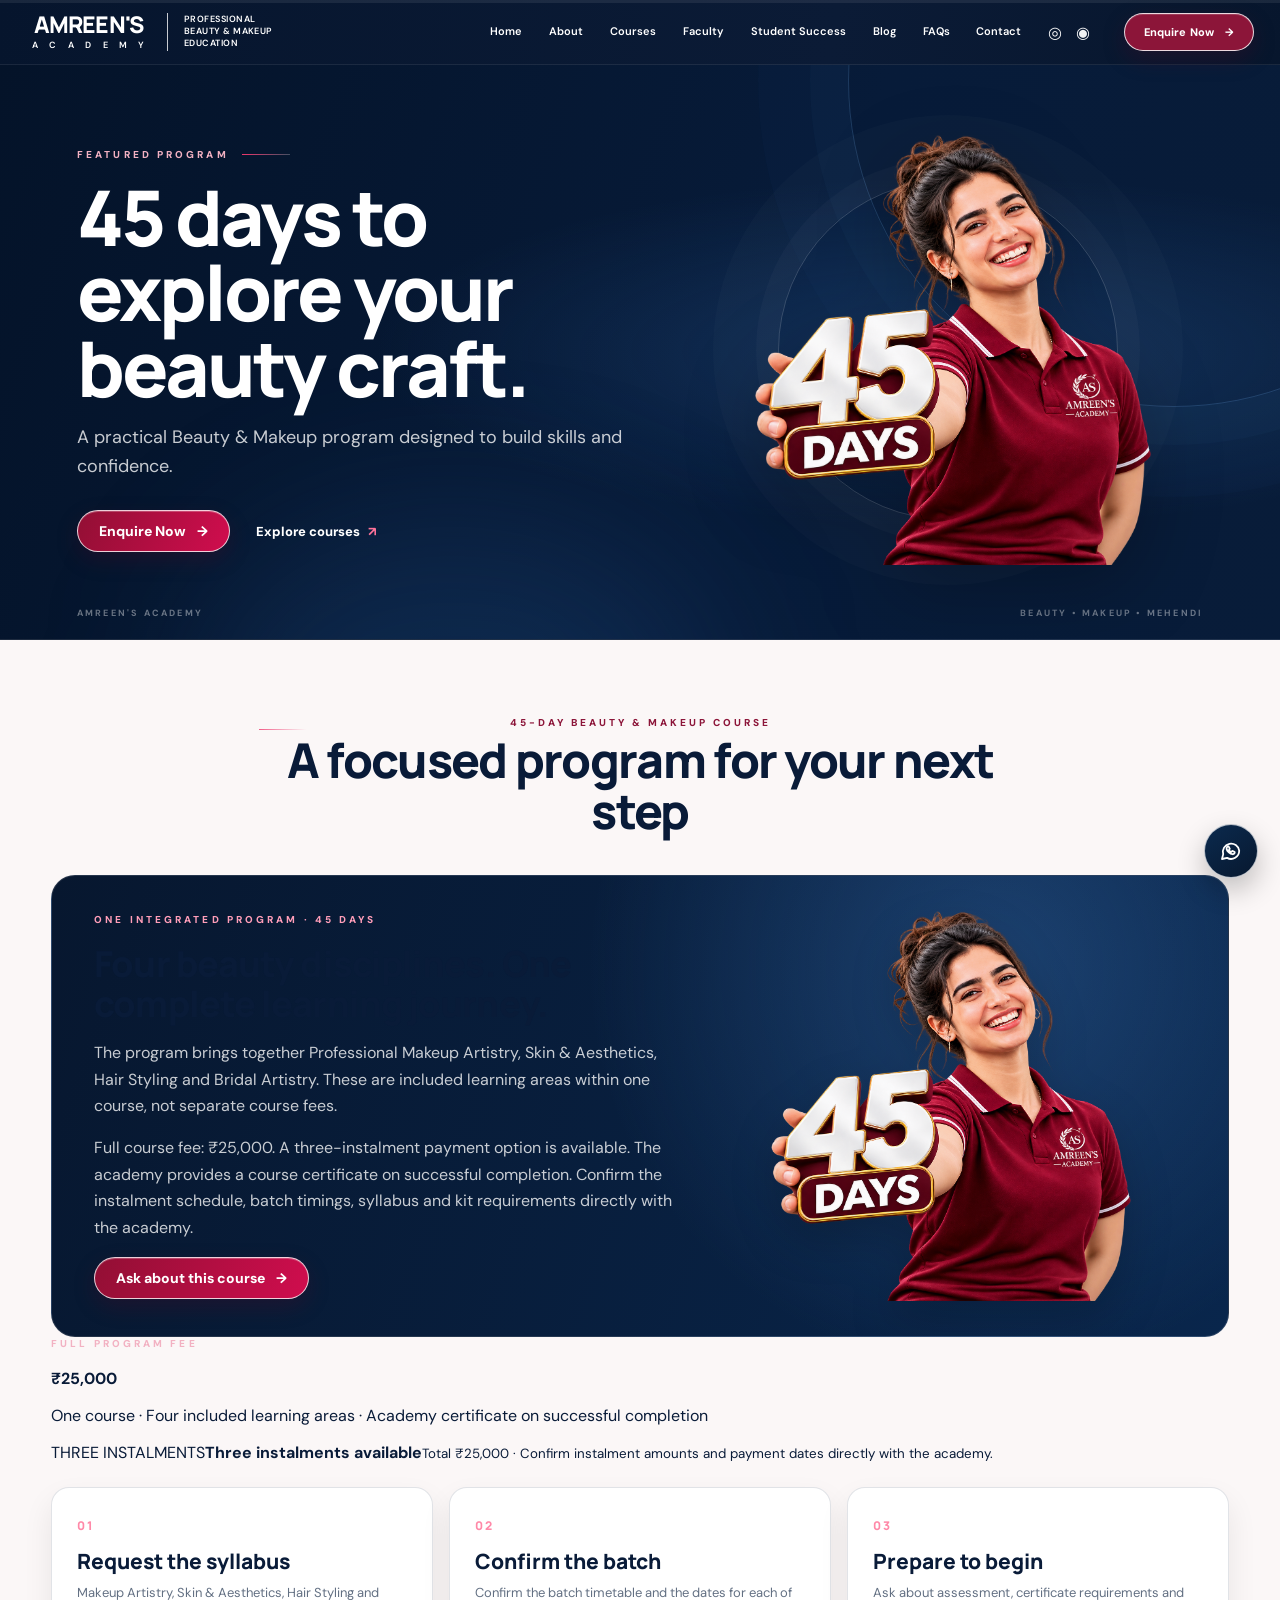
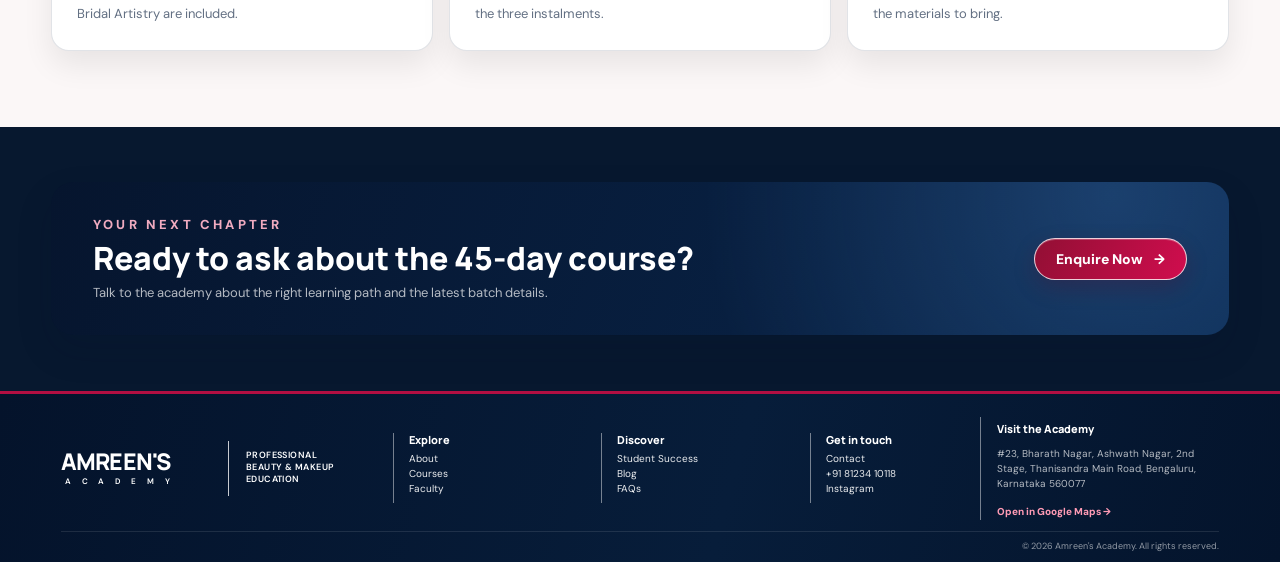
==== commit b549edf9: "Update academy header branding to AMREEN'S ACADEMY" ====
--- a/45-day-course.html
+++ b/45-day-course.html
@@ -21,7 +21,7 @@
 <header class="site-header">
   <div class="header-inner">
     <a class="brand" href="index.html" aria-label="Amreen's Academy home">
-      <span class="brand-word">AMREEN<span class="brand-plus">+</span></span>
+      <span class="brand-word">AMREEN&#39;S</span>
       <span class="brand-sub">A C A D E M Y</span>
     </a>
     <span class="brand-divider" aria-hidden="true"></span>
@@ -72,7 +72,7 @@
   </main>
   <footer class="site-footer">
   <div class="footer-inner">
-    <a class="brand footer-brand" href="index.html"><span class="brand-word">AMREEN<span class="brand-plus">+</span></span><span class="brand-sub">A C A D E M Y</span></a>
+    <a class="brand footer-brand" href="index.html"><span class="brand-word">AMREEN&#39;S</span><span class="brand-sub">A C A D E M Y</span></a>
     <span class="footer-divider" aria-hidden="true"></span>
     <p class="footer-tagline">PROFESSIONAL<br>BEAUTY &amp; MAKEUP<br>EDUCATION</p>
     <div class="footer-links"><strong>Explore</strong><a href="about.html">About</a><a href="courses.html">Courses</a><a href="faculty.html">Faculty</a></div>
--- a/css/upgrade.css
+++ b/css/upgrade.css
@@ -1810,3 +1810,89 @@
   .course-card-expanded{grid-template-columns:104px minmax(0,1fr)}
   .course-card-body{padding:13px 11px 12px}
 }
+
+
+/* FINAL MOBILE REFINEMENT — portrait, hero spacing and feature icons */
+.benefit-icon { font-size: 0; }
+.benefit-icon svg {
+  display: block; width: 21px; height: 21px; fill: none;
+  stroke: currentColor; stroke-width: 1.8; stroke-linecap: round; stroke-linejoin: round;
+}
+@media (max-width: 650px) {
+  .hero, .hero-inner {
+    height: clamp(740px, 188vw, 790px) !important;
+    min-height: clamp(740px, 188vw, 790px) !important;
+  }
+  .hero .hero-kicker { top: 16px !important; left: 6% !important; }
+  .hero h1 { top: 43px !important; left: 6% !important; width: 88% !important; }
+  .hero h1 .hero-title-word, .hero h1 > .hero-title-academy {
+    font-size: clamp(45px, 12.6vw, 56px) !important;
+    line-height: .88 !important; white-space: nowrap !important;
+  }
+  .hero h1 > .hero-title-academy { align-self: flex-start !important; margin: 0 !important; }
+  .hero .hero-copy {
+    top: 190px !important; left: 5% !important; right: auto !important;
+    width: 90% !important; max-width: 90% !important; box-sizing: border-box !important;
+    padding: 13px 14px 12px !important; text-align: left !important;
+    border: 1px solid rgba(255,255,255,.16) !important; border-radius: 15px !important;
+    background: linear-gradient(115deg, rgba(4,17,38,.88), rgba(7,24,47,.72)) !important;
+    backdrop-filter: blur(7px);
+  }
+  .hero .hero-copy .copy-rule { margin: 0 0 8px !important; }
+  .hero .hero-copy h2 {
+    margin: 0 0 8px !important; font-size: clamp(13px, 3.7vw, 15px) !important;
+    line-height: 1.2 !important; text-align: left !important;
+  }
+  .hero .hero-copy > p:not(.hero-signoff) {
+    max-width: 100% !important; margin: 0 !important; font-size: 12px !important;
+    line-height: 1.4 !important; text-align: left !important;
+  }
+  .hero .hero-stats { justify-content: space-between !important; gap: 6px !important; margin: 10px 0 0 !important; }
+  .hero .hero-stats div { min-width: 0 !important; flex: 1 1 0; }
+  .hero .hero-stats strong { font-size: 11px !important; }
+  .hero .hero-stats span { font-size: 8px !important; }
+  .hero .hero-stats i { height: 25px !important; }
+  .hero .hero-figure {
+    position: absolute !important; top: auto !important; bottom: 0 !important;
+    left: 0 !important; right: 0 !important; width: auto !important;
+    height: 52% !important; max-height: 430px !important; max-width: 96% !important;
+    margin: 0 auto !important; object-fit: contain !important; object-position: bottom center !important;
+  }
+  .career-inner {
+    width: calc(100% - 34px) !important;
+    grid-template-columns: minmax(0, 1fr) minmax(0, 1fr) !important;
+    gap: 19px 14px !important; padding: 25px 0 27px !important;
+  }
+  .career-heading, .career-description, .benefit-list { min-width: 0; }
+  .career-description { gap: 10px !important; padding: 0 !important; }
+  .career-description p { font-size: 11px !important; line-height: 1.48 !important; }
+  .benefit-list {
+    grid-column: 1 / -1 !important; grid-template-columns: repeat(2, minmax(0, 1fr)) !important;
+    gap: 12px 10px !important; padding: 0 !important;
+  }
+  .benefit-item { min-width: 0; gap: 8px !important; }
+  .benefit-icon {
+    flex: 0 0 36px !important; width: 36px !important; height: 36px !important;
+    border-radius: 10px !important;
+  }
+  .benefit-icon svg { width: 20px; height: 20px; }
+  .benefit-item strong { font-size: 11px !important; line-height: 1.2 !important; }
+  .benefit-item small { font-size: 9px !important; line-height: 1.3 !important; white-space: normal !important; }
+  .academy-row {
+    width: calc(100% - 34px) !important; padding: 0 !important;
+    grid-template-columns: minmax(0, 1fr) !important; gap: 16px !important;
+  }
+  .academy-photo-wrap { width: 100%; height: clamp(160px, 43vw, 190px) !important; }
+  .academy-copy { padding-left: 17px !important; }
+  .academy-copy h2 { font-size: clamp(24px, 6.2vw, 29px) !important; line-height: 1.12 !important; }
+  .academy-copy p { font-size: 13px !important; line-height: 1.5 !important; }
+}
+@media (max-width: 420px) {
+  .hero, .hero-inner {
+    height: clamp(720px, 188vw, 760px) !important;
+    min-height: clamp(720px, 188vw, 760px) !important;
+  }
+  .hero h1 .hero-title-word, .hero h1 > .hero-title-academy { font-size: clamp(43px, 12.2vw, 51px) !important; }
+  .hero .hero-copy { top: 184px !important; padding: 12px 12px 11px !important; }
+  .hero .hero-figure { height: 51% !important; max-height: 390px !important; max-width: 98% !important; }
+}
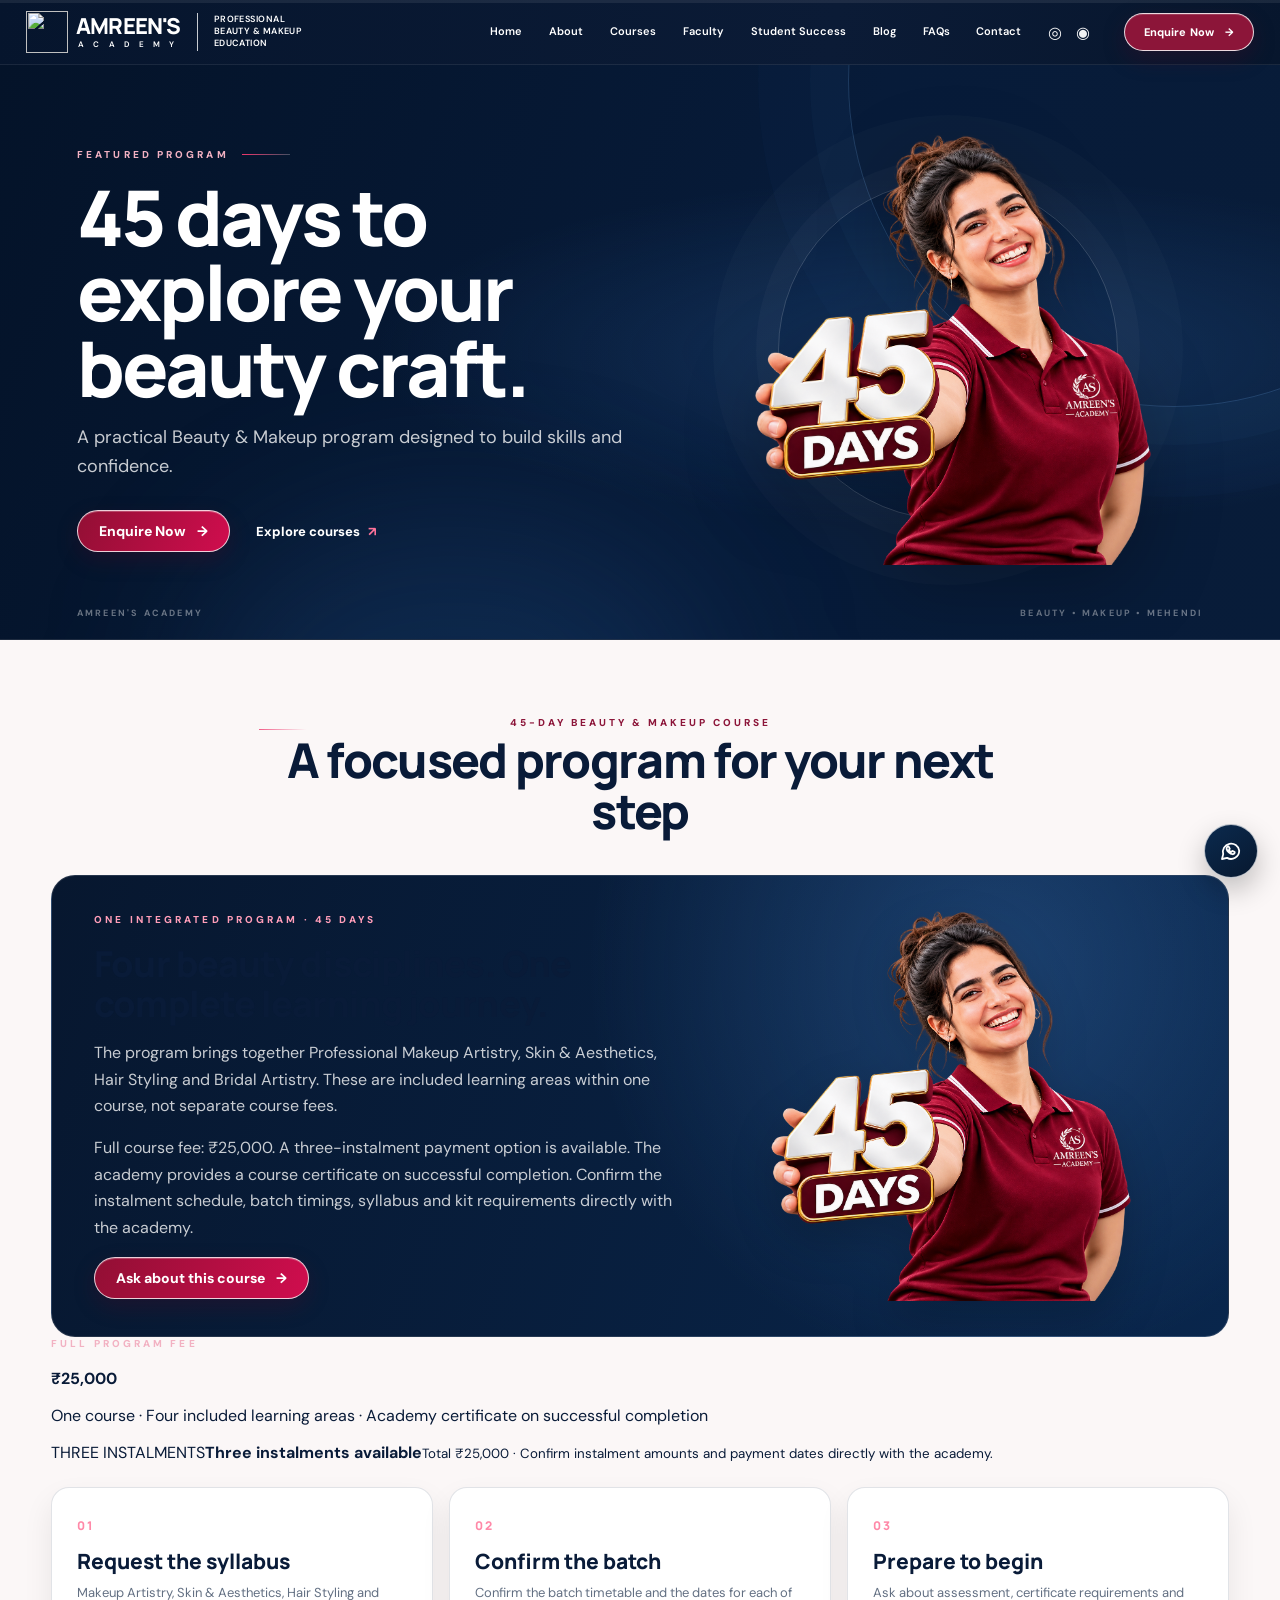
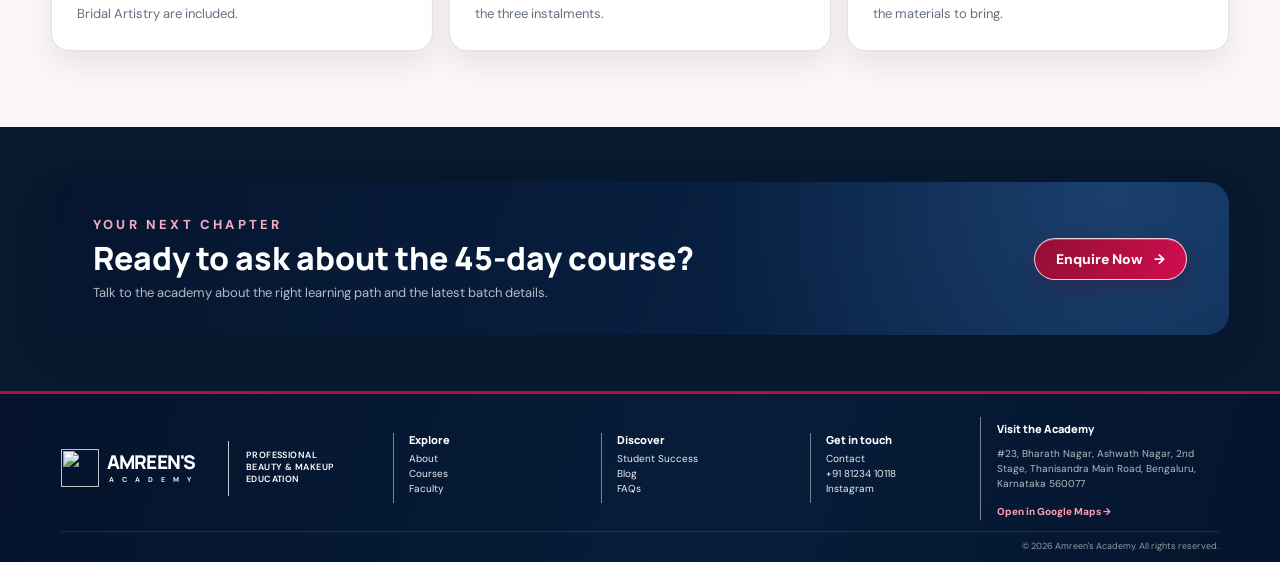
==== commit 89c831cf: "Add extracted academy emblem and Hair Styling course imagery" ====
--- a/45-day-course.html
+++ b/45-day-course.html
@@ -14,16 +14,14 @@
   <link rel="stylesheet" href="css/pages.css">
   <script type="application/ld+json">{"@context": "https://schema.org", "@type": "BeautySalon", "name": "Amreens Academy & Makeover Studio", "telephone": "+91 81234 10118", "address": {"@type": "PostalAddress", "streetAddress": "#23, Bharath Nagar, Ashwath Nagar, 2nd Stage, Thanisandra Main Road", "addressLocality": "Bengaluru", "addressRegion": "Karnataka", "postalCode": "560077", "addressCountry": "IN"}, "sameAs": ["https://www.instagram.com/amreenkhanum60/"]}</script>
   <link rel="stylesheet" href="css/upgrade.css">
+  <link rel="stylesheet" href="css/brand-emblem.css?v=amreen-brand-hair-20261115-1">
 </head>
 <body>
   <a class="skip-link" href="#main">Skip to content</a>
   <div class="scroll-progress" aria-hidden="true"><span></span></div>
 <header class="site-header">
   <div class="header-inner">
-    <a class="brand" href="index.html" aria-label="Amreen's Academy home">
-      <span class="brand-word">AMREEN&#39;S</span>
-      <span class="brand-sub">A C A D E M Y</span>
-    </a>
+    <a class="brand" href="index.html" aria-label="Amreen's Academy home"><img class="brand-emblem" src="https://d2ol7oe51mr4n9.cloudfront.net/user_35mtirXTBJzeOp1GtU8b1ixSM0D/47e2bad0-2454-4058-b00b-014327f8c1ff.png" alt="" aria-hidden="true" fetchpriority="high" decoding="async"><span class="brand-copy"><span class="brand-word">AMREEN&#39;S</span><span class="brand-sub">A C A D E M Y</span></span></a>
     <span class="brand-divider" aria-hidden="true"></span>
     <p class="brand-tagline">PROFESSIONAL<br>BEAUTY &amp; MAKEUP<br>EDUCATION</p>
     <button class="menu-toggle" type="button" aria-label="Open navigation" aria-expanded="false" aria-controls="primary-nav"><span></span><span></span><span></span></button>
@@ -72,7 +70,7 @@
   </main>
   <footer class="site-footer">
   <div class="footer-inner">
-    <a class="brand footer-brand" href="index.html"><span class="brand-word">AMREEN&#39;S</span><span class="brand-sub">A C A D E M Y</span></a>
+    <a class="brand footer-brand" href="index.html"><img class="brand-emblem" src="https://d2ol7oe51mr4n9.cloudfront.net/user_35mtirXTBJzeOp1GtU8b1ixSM0D/47e2bad0-2454-4058-b00b-014327f8c1ff.png" alt="" aria-hidden="true" loading="lazy" decoding="async"><span class="brand-copy"><span class="brand-word">AMREEN&#39;S</span><span class="brand-sub">A C A D E M Y</span></span></a>
     <span class="footer-divider" aria-hidden="true"></span>
     <p class="footer-tagline">PROFESSIONAL<br>BEAUTY &amp; MAKEUP<br>EDUCATION</p>
     <div class="footer-links"><strong>Explore</strong><a href="about.html">About</a><a href="courses.html">Courses</a><a href="faculty.html">Faculty</a></div>
--- a/css/brand-emblem.css
+++ b/css/brand-emblem.css
@@ -0,0 +1,67 @@
+/* Official Amreen's Academy emblem and lockup */
+.site-header .brand,
+.footer-inner .footer-brand {
+  display:flex !important;
+  flex-direction:row !important;
+  align-items:center !important;
+  justify-content:flex-start !important;
+  gap:8px !important;
+  min-width:0 !important;
+  line-height:1 !important;
+}
+.brand-emblem {
+  display:block;
+  flex:0 0 42px;
+  width:42px;
+  height:42px;
+  object-fit:contain;
+}
+.brand-copy {
+  display:flex;
+  flex-direction:column;
+  align-items:flex-start;
+  justify-content:center;
+  gap:4px;
+  min-width:0;
+  line-height:1;
+}
+.brand-copy .brand-word {
+  display:block;
+  font-size:22px;
+  line-height:.95;
+  letter-spacing:-.8px;
+  white-space:nowrap;
+}
+.brand-copy .brand-sub {
+  display:block;
+  margin-top:0;
+  padding-left:2px;
+  font-size:8px;
+  line-height:1;
+  letter-spacing:3.7px;
+  white-space:nowrap;
+}
+.footer-inner .footer-brand .brand-emblem {
+  flex-basis:38px;
+  width:38px;
+  height:38px;
+}
+.footer-inner .footer-brand .brand-copy .brand-word {font-size:19px}
+.footer-inner .footer-brand .brand-copy .brand-sub {font-size:7px;letter-spacing:3px}
+@media (max-width:900px) {
+  .site-header .brand {gap:6px !important}
+  .site-header .brand-emblem {flex-basis:34px;width:34px;height:34px}
+  .site-header .brand-copy .brand-word {font-size:19px}
+  .site-header .brand-copy .brand-sub {font-size:7px;letter-spacing:3px}
+}
+@media (max-width:650px) {
+  .site-header .brand-emblem {flex-basis:31px;width:31px;height:31px}
+  .site-header .brand-copy {gap:3px}
+  .site-header .brand-copy .brand-word {font-size:17px}
+  .site-header .brand-copy .brand-sub {font-size:6.5px;letter-spacing:2.65px;padding-left:1px}
+}
+@media (max-width:380px) {
+  .site-header .brand-emblem {flex-basis:28px;width:28px;height:28px}
+  .site-header .brand-copy .brand-word {font-size:16px}
+  .site-header .brand-copy .brand-sub {font-size:6px;letter-spacing:2.25px}
+}
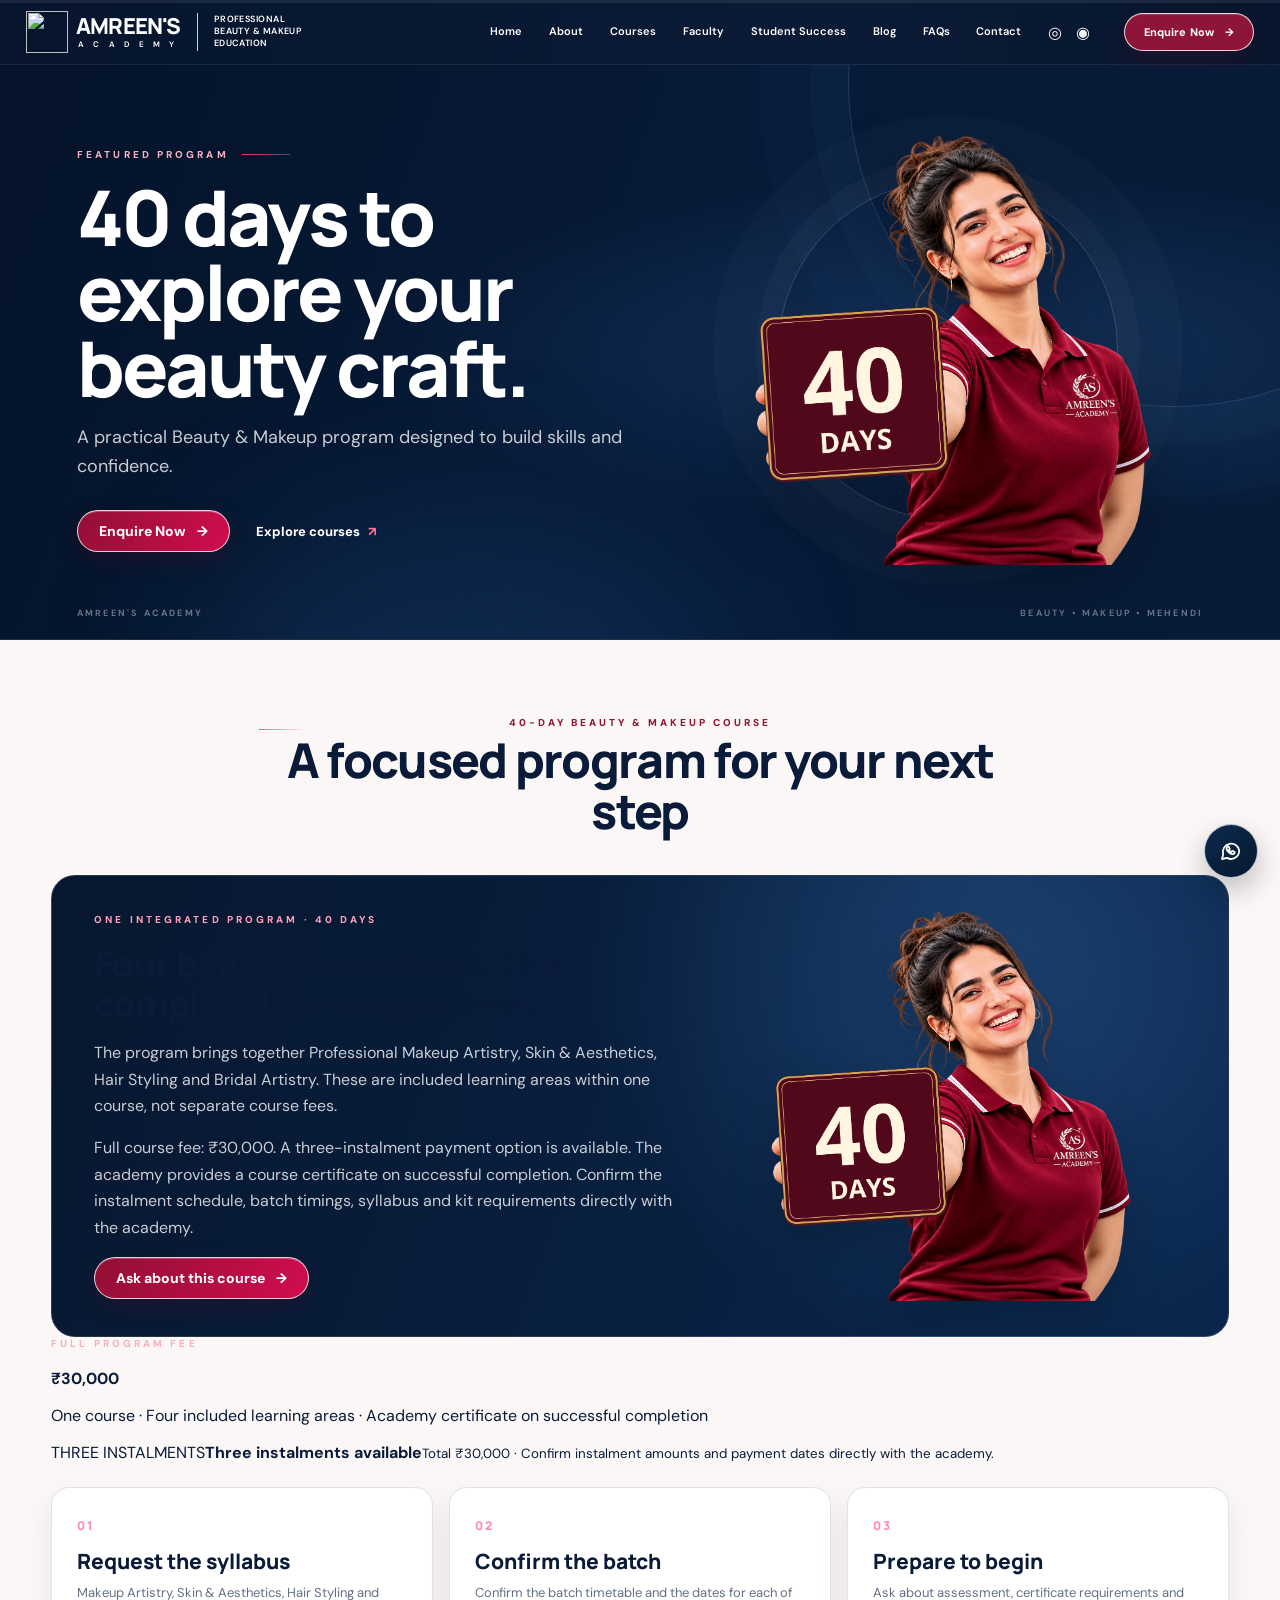
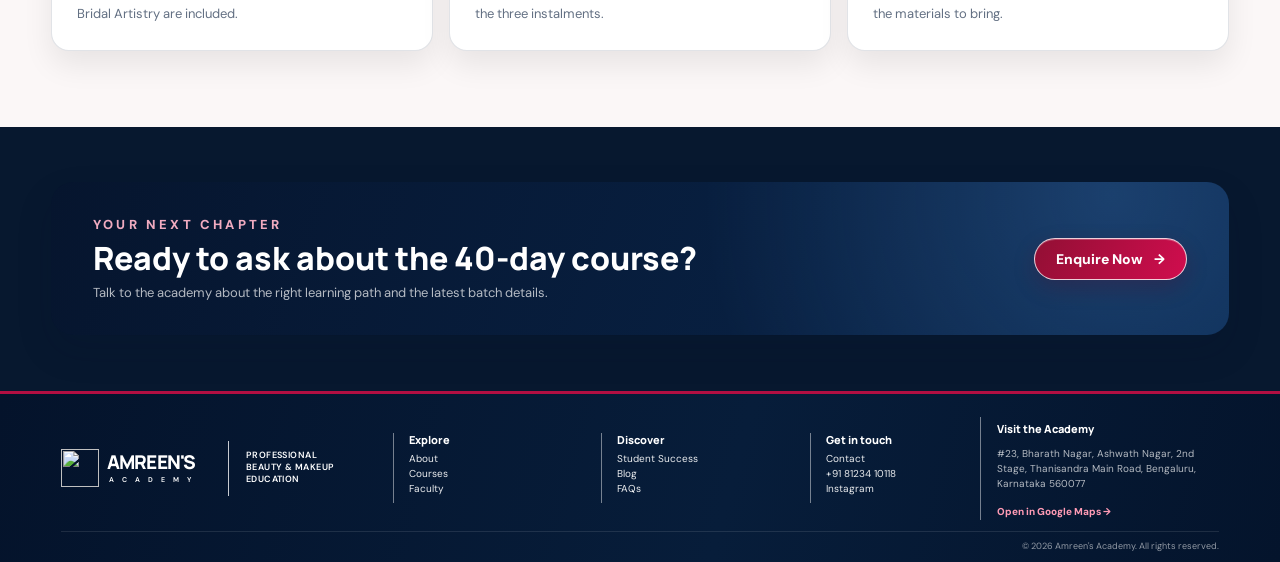
==== commit 8febafee: "Update course fee and duration" ====
--- a/45-day-course.html
+++ b/45-day-course.html
@@ -4,8 +4,8 @@
   <meta charset="utf-8">
   <meta name="viewport" content="width=device-width, initial-scale=1">
   <meta name="theme-color" content="#07182f">
-  <meta name="description" content="Details for Amreen&#x27;s Academy 45-Day Beauty &amp; Makeup Course. Contact the academy to confirm the current syllabus, fee and batch dates.">
-  <title>45-Day Beauty &amp; Makeup Course | Amreen&#x27;s Academy</title>
+  <meta name="description" content="Details for Amreen&#x27;s Academy 40-Day Beauty &amp; Makeup Course. Contact the academy to confirm the current syllabus, fee and batch dates.">
+  <title>40-Day Beauty &amp; Makeup Course | Amreen&#x27;s Academy</title>
   <link rel="preconnect" href="https://fonts.googleapis.com">
   <link rel="preconnect" href="https://fonts.gstatic.com" crossorigin>
   <link href="https://fonts.googleapis.com/css2?family=DM+Sans:wght@400;500;600;700&family=Manrope:wght@400;500;600;700;800;900&display=swap" rel="stylesheet">
@@ -42,7 +42,7 @@
       <div class="page-hero__glow"></div>
       <div class="page-hero__copy" data-reveal="left">
         <p class="page-kicker">FEATURED PROGRAM<span></span></p>
-        <h1 id="page-title">45 days to explore your beauty craft.</h1>
+        <h1 id="page-title">40 days to explore your beauty craft.</h1>
         <p>A practical Beauty & Makeup program designed to build skills and confidence.</p>
         <div class="page-hero__actions"><a class="button button-primary" href="contact.html#enquiry">Enquire Now <span>→</span></a><a class="text-link" href="courses.html">Explore courses <span>↗</span></a></div>
       </div>
@@ -54,19 +54,19 @@
     </section>
     <section class="content-section surface-light">
   <div class="page-container">
-    <div class="section-intro" data-reveal="up"><p class="eyebrow">45-DAY BEAUTY & MAKEUP COURSE <span></span></p><h2>A focused program for your next step</h2></div>
+    <div class="section-intro" data-reveal="up"><p class="eyebrow">40-DAY BEAUTY & MAKEUP COURSE <span></span></p><h2>A focused program for your next step</h2></div>
     
 <div class="program-detail">
-  <div class="program-detail__copy"><span class="mini-label">ONE INTEGRATED PROGRAM · 45 DAYS</span><h3>Four beauty disciplines. One complete learning journey.</h3><p>The program brings together Professional Makeup Artistry, Skin &amp; Aesthetics, Hair Styling and Bridal Artistry. These are included learning areas within one course, not separate course fees.</p><p>Full course fee: ₹25,000. A three-instalment payment option is available. The academy provides a course certificate on successful completion. Confirm the instalment schedule, batch timings, syllabus and kit requirements directly with the academy.</p><a class="button button-primary" href="contact.html#enquiry">Ask about this course <span>→</span></a></div>
-  <img src="assets/45-days-presenter.png" alt="Amreen's Academy 45 Days course presenter">
+  <div class="program-detail__copy"><span class="mini-label">ONE INTEGRATED PROGRAM · 40 DAYS</span><h3>Four beauty disciplines. One complete learning journey.</h3><p>The program brings together Professional Makeup Artistry, Skin &amp; Aesthetics, Hair Styling and Bridal Artistry. These are included learning areas within one course, not separate course fees.</p><p>Full course fee: ₹30,000. A three-instalment payment option is available. The academy provides a course certificate on successful completion. Confirm the instalment schedule, batch timings, syllabus and kit requirements directly with the academy.</p><a class="button button-primary" href="contact.html#enquiry">Ask about this course <span>→</span></a></div>
+  <img src="assets/45-days-presenter.png" alt="Amreen's Academy 40 Days course presenter">
 </div>
 <div class="course-investment" data-reveal="scale">
-  <div><span class="mini-label">FULL PROGRAM FEE</span><strong>₹25,000</strong><p>One course · Four included learning areas · Academy certificate on successful completion</p></div>
-  <div class="installment-plan"><span>THREE INSTALMENTS</span><strong>Three instalments available</strong><small>Total ₹25,000 · Confirm instalment amounts and payment dates directly with the academy.</small></div>
+  <div><span class="mini-label">FULL PROGRAM FEE</span><strong>₹30,000</strong><p>One course · Four included learning areas · Academy certificate on successful completion</p></div>
+  <div class="installment-plan"><span>THREE INSTALMENTS</span><strong>Three instalments available</strong><small>Total ₹30,000 · Confirm instalment amounts and payment dates directly with the academy.</small></div>
 </div>
 <div class="three-points" data-stagger><div><span>01</span><h4>Request the syllabus</h4><p>Makeup Artistry, Skin &amp; Aesthetics, Hair Styling and Bridal Artistry are included.</p></div><div><span>02</span><h4>Confirm the batch</h4><p>Confirm the batch timetable and the dates for each of the three instalments.</p></div><div><span>03</span><h4>Prepare to begin</h4><p>Ask about assessment, certificate requirements and the materials to bring.</p></div></div>
   </div>
-</section><section class="page-cta" data-reveal="scale"><div><p class="eyebrow">YOUR NEXT CHAPTER</p><h2>Ready to ask about the 45-day course?</h2><p>Talk to the academy about the right learning path and the latest batch details.</p></div><a class="button button-primary" href="contact.html#enquiry">Enquire Now <span>→</span></a></section>
+</section><section class="page-cta" data-reveal="scale"><div><p class="eyebrow">YOUR NEXT CHAPTER</p><h2>Ready to ask about the 40-day course?</h2><p>Talk to the academy about the right learning path and the latest batch details.</p></div><a class="button button-primary" href="contact.html#enquiry">Enquire Now <span>→</span></a></section>
   </main>
   <footer class="site-footer">
   <div class="footer-inner">
--- a/css/brand-emblem.css
+++ b/css/brand-emblem.css
@@ -64,4 +64,392 @@
   .site-header .brand-emblem {flex-basis:28px;width:28px;height:28px}
   .site-header .brand-copy .brand-word {font-size:16px}
   .site-header .brand-copy .brand-sub {font-size:6px;letter-spacing:2.25px}
-}+}
+
+/* Mobile portrait hero composition — desktop styles remain unchanged. */
+@media (max-width: 650px) {
+  .hero,
+  .hero-inner {
+    height: clamp(430px, 122vw, 500px) !important;
+    min-height: clamp(430px, 122vw, 500px) !important;
+  }
+
+  .hero .hero-kicker {
+    display: none !important;
+  }
+
+  .hero h1 {
+    display: flex !important;
+    flex-direction: column !important;
+    align-items: flex-start !important;
+    justify-content: flex-start !important;
+    top: 14px !important;
+    left: 6% !important;
+    right: auto !important;
+    width: 90% !important;
+    z-index: 1 !important;
+    gap: 0 !important;
+    white-space: normal !important;
+  }
+
+  .hero h1 .hero-title-mask {
+    display: block !important;
+    padding: 0 0 .04em !important;
+    overflow: hidden !important;
+    line-height: .9 !important;
+  }
+
+  .hero h1 .hero-title-word {
+    font-size: clamp(43px, 12.2vw, 50px) !important;
+    line-height: .9 !important;
+    letter-spacing: -.085em !important;
+    white-space: nowrap !important;
+  }
+
+  .hero h1 > .hero-title-academy {
+    align-self: flex-start !important;
+    margin: 0 !important;
+    padding: 0 !important;
+    font-family: var(--heading) !important;
+    font-size: clamp(38px, 10.5vw, 43px) !important;
+    font-weight: 900 !important;
+    line-height: .92 !important;
+    letter-spacing: -.075em !important;
+    white-space: nowrap !important;
+  }
+
+  .hero .hero-figure {
+    position: absolute !important;
+    top: auto !important;
+    left: -1% !important;
+    right: auto !important;
+    bottom: 0 !important;
+    height: 64% !important;
+    max-height: none !important;
+    max-width: none !important;
+    width: auto !important;
+    object-fit: contain !important;
+    object-position: bottom left !important;
+    z-index: 2 !important;
+  }
+
+  .hero .hero-copy {
+    position: absolute !important;
+    top: 31% !important;
+    left: 60% !important;
+    right: 4% !important;
+    bottom: auto !important;
+    width: auto !important;
+    max-width: none !important;
+    box-sizing: border-box !important;
+    margin: 0 !important;
+    padding: 0 !important;
+    border: 0 !important;
+    border-radius: 0 !important;
+    background: none !important;
+    box-shadow: none !important;
+    backdrop-filter: none !important;
+    text-align: left !important;
+    z-index: 4 !important;
+  }
+
+  .hero .hero-copy .copy-rule {
+    width: 34px !important;
+    height: 2px !important;
+    margin: 0 0 9px !important;
+  }
+
+  .hero .hero-copy h2 {
+    margin: 0 0 10px !important;
+    max-width: 100% !important;
+    font-size: clamp(12px, 3.55vw, 14px) !important;
+    line-height: 1.2 !important;
+    letter-spacing: .15px !important;
+    text-align: left !important;
+    overflow-wrap: normal !important;
+  }
+
+  .hero .hero-copy > p:not(.hero-signoff) {
+    width: 100% !important;
+    max-width: 100% !important;
+    margin: 0 !important;
+    font-size: clamp(10px, 2.9vw, 11.5px) !important;
+    line-height: 1.42 !important;
+    text-align: left !important;
+    overflow-wrap: break-word !important;
+  }
+
+  .hero .hero-stats {
+    display: grid !important;
+    grid-template-columns: minmax(0, 1fr) !important;
+    justify-content: start !important;
+    align-items: start !important;
+    gap: 5px !important;
+    max-width: 100% !important;
+    margin: 13px 0 0 !important;
+  }
+
+  .hero .hero-stats div {
+    display: flex !important;
+    flex-direction: column !important;
+    align-items: flex-start !important;
+    min-width: 0 !important;
+    gap: 1px !important;
+  }
+
+  .hero .hero-stats i {
+    display: none !important;
+  }
+
+  .hero .hero-stats strong {
+    font-size: 10px !important;
+    line-height: 1.15 !important;
+  }
+
+  .hero .hero-stats span {
+    margin: 0 !important;
+    font-size: 8px !important;
+    line-height: 1.2 !important;
+    white-space: normal !important;
+  }
+
+  .hero .hero-bottom-swoosh {
+    bottom: -16px !important;
+  }
+}
+
+@media (max-width: 420px) {
+  .hero,
+  .hero-inner {
+    height: clamp(420px, 122vw, 470px) !important;
+    min-height: clamp(420px, 122vw, 470px) !important;
+  }
+
+  .hero h1 .hero-title-word {
+    font-size: clamp(41px, 12.2vw, 47px) !important;
+  }
+
+  .hero h1 > .hero-title-academy {
+    font-size: clamp(37px, 10.5vw, 41px) !important;
+  }
+
+  .hero .hero-figure {
+    left: -2.5% !important;
+    height: 63% !important;
+  }
+
+  .hero .hero-copy {
+    top: 31% !important;
+    left: 59% !important;
+    right: 3.5% !important;
+  }
+
+  .hero .hero-copy h2 {
+    font-size: clamp(11.5px, 3.45vw, 13.5px) !important;
+  }
+
+  .hero .hero-copy > p:not(.hero-signoff) {
+    font-size: 10px !important;
+  }
+}
+
+
+/* Refined phone hero: title → full portrait → supporting copy.
+   Scoped to phones; desktop composition remains untouched. */
+@media (max-width: 650px) {
+  .hero,
+  .hero-inner {
+    height: clamp(740px, 180vw, 790px) !important;
+    min-height: clamp(740px, 180vw, 790px) !important;
+  }
+
+  .hero .hero-kicker {
+    display: block !important;
+    top: 10px !important;
+    left: 0 !important;
+    right: 0 !important;
+    width: 100% !important;
+    text-align: center !important;
+    font-size: 7px !important;
+    line-height: 1.2 !important;
+    letter-spacing: 2px !important;
+    opacity: .78;
+  }
+
+  .hero h1 {
+    display: flex !important;
+    position: absolute !important;
+    flex-direction: column !important;
+    align-items: center !important;
+    justify-content: flex-start !important;
+    top: 30px !important;
+    left: 0 !important;
+    right: 0 !important;
+    width: 100% !important;
+    margin: 0 !important;
+    z-index: 3 !important;
+    gap: 0 !important;
+    text-align: center !important;
+    white-space: normal !important;
+  }
+
+  .hero h1 .hero-title-mask {
+    display: block !important;
+    padding: 0 0 .035em !important;
+    overflow: hidden !important;
+    line-height: .9 !important;
+  }
+
+  .hero h1 .hero-title-word {
+    font-size: clamp(40px, 11.5vw, 47px) !important;
+    line-height: .9 !important;
+    letter-spacing: -.085em !important;
+    white-space: nowrap !important;
+  }
+
+  .hero h1 > .hero-title-academy {
+    display: block !important;
+    align-self: center !important;
+    margin: 0 !important;
+    padding: 0 !important;
+    font-family: var(--heading) !important;
+    font-size: clamp(36px, 10vw, 41px) !important;
+    font-weight: 900 !important;
+    line-height: .94 !important;
+    letter-spacing: -.075em !important;
+    white-space: nowrap !important;
+  }
+
+  .hero .hero-figure {
+    display: block !important;
+    position: absolute !important;
+    z-index: 2 !important;
+    top: auto !important;
+    bottom: 184px !important;
+    left: 0 !important;
+    right: 0 !important;
+    width: auto !important;
+    height: 430px !important;
+    max-width: 94vw !important;
+    max-height: none !important;
+    margin: 0 auto !important;
+    object-fit: contain !important;
+    object-position: center bottom !important;
+  }
+
+  .hero .hero-copy {
+    position: absolute !important;
+    z-index: 4 !important;
+    top: auto !important;
+    left: 5% !important;
+    right: 5% !important;
+    bottom: 13px !important;
+    width: auto !important;
+    max-width: none !important;
+    box-sizing: border-box !important;
+    margin: 0 !important;
+    padding: 13px 15px 12px !important;
+    border: 1px solid rgba(255,255,255,.17) !important;
+    border-radius: 15px !important;
+    background: linear-gradient(112deg, rgba(4,17,38,.94), rgba(12,37,70,.89)) !important;
+    box-shadow: 0 12px 32px rgba(0,0,0,.19) !important;
+    backdrop-filter: blur(9px) !important;
+    text-align: left !important;
+  }
+
+  .hero .hero-copy .copy-rule {
+    display: block !important;
+    width: 34px !important;
+    height: 2px !important;
+    margin: 0 0 8px !important;
+  }
+
+  .hero .hero-copy h2 {
+    margin: 0 0 6px !important;
+    max-width: 100% !important;
+    font-size: clamp(13px, 3.7vw, 15px) !important;
+    line-height: 1.18 !important;
+    letter-spacing: .25px !important;
+    text-align: left !important;
+  }
+
+  .hero .hero-copy > p:not(.hero-signoff) {
+    display: block !important;
+    width: 100% !important;
+    max-width: 100% !important;
+    margin: 0 !important;
+    font-size: clamp(10.5px, 2.85vw, 11.5px) !important;
+    line-height: 1.38 !important;
+    text-align: left !important;
+    overflow-wrap: break-word !important;
+  }
+
+  .hero .hero-stats {
+    display: grid !important;
+    grid-template-columns: repeat(3, minmax(0, 1fr)) !important;
+    align-items: start !important;
+    justify-content: stretch !important;
+    gap: 8px !important;
+    max-width: 100% !important;
+    margin: 11px 0 0 !important;
+  }
+
+  .hero .hero-stats div {
+    display: flex !important;
+    flex-direction: column !important;
+    align-items: flex-start !important;
+    justify-content: flex-start !important;
+    min-width: 0 !important;
+    gap: 2px !important;
+  }
+
+  .hero .hero-stats i {
+    display: none !important;
+  }
+
+  .hero .hero-stats strong {
+    font-size: clamp(9px, 2.6vw, 10px) !important;
+    line-height: 1.15 !important;
+    white-space: normal !important;
+  }
+
+  .hero .hero-stats span {
+    margin: 0 !important;
+    font-size: clamp(8px, 2.2vw, 9px) !important;
+    line-height: 1.2 !important;
+    white-space: normal !important;
+  }
+
+  .hero .hero-bottom-swoosh {
+    bottom: -16px !important;
+  }
+}
+
+@media (max-width: 420px) {
+  .hero,
+  .hero-inner {
+    height: 740px !important;
+    min-height: 740px !important;
+  }
+
+  .hero h1 .hero-title-word {
+    font-size: clamp(39px, 11.5vw, 45px) !important;
+  }
+
+  .hero h1 > .hero-title-academy {
+    font-size: clamp(35px, 10vw, 39px) !important;
+  }
+
+  .hero .hero-figure {
+    height: 405px !important;
+    max-width: 94vw !important;
+    bottom: 185px !important;
+  }
+
+  .hero .hero-copy {
+    left: 4.5% !important;
+    right: 4.5% !important;
+    bottom: 12px !important;
+    padding: 12px 13px 11px !important;
+  }
+}
